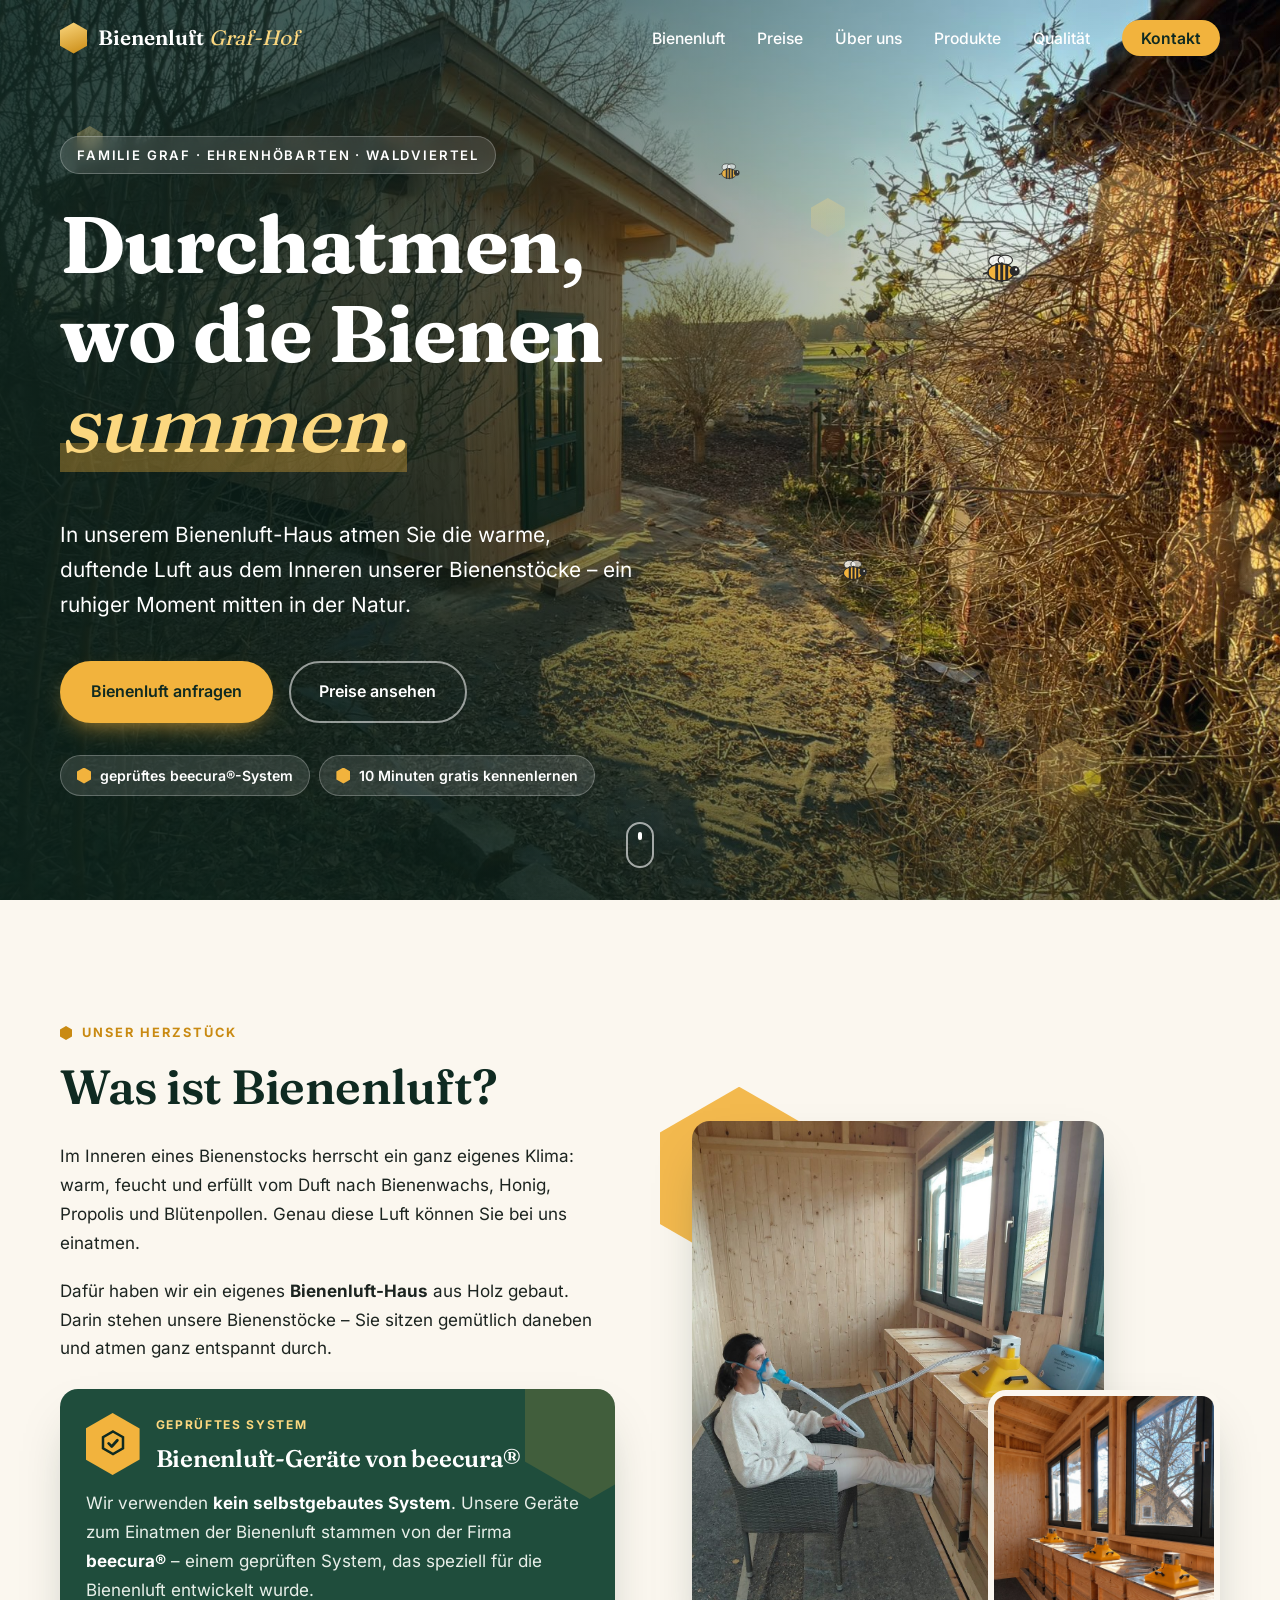
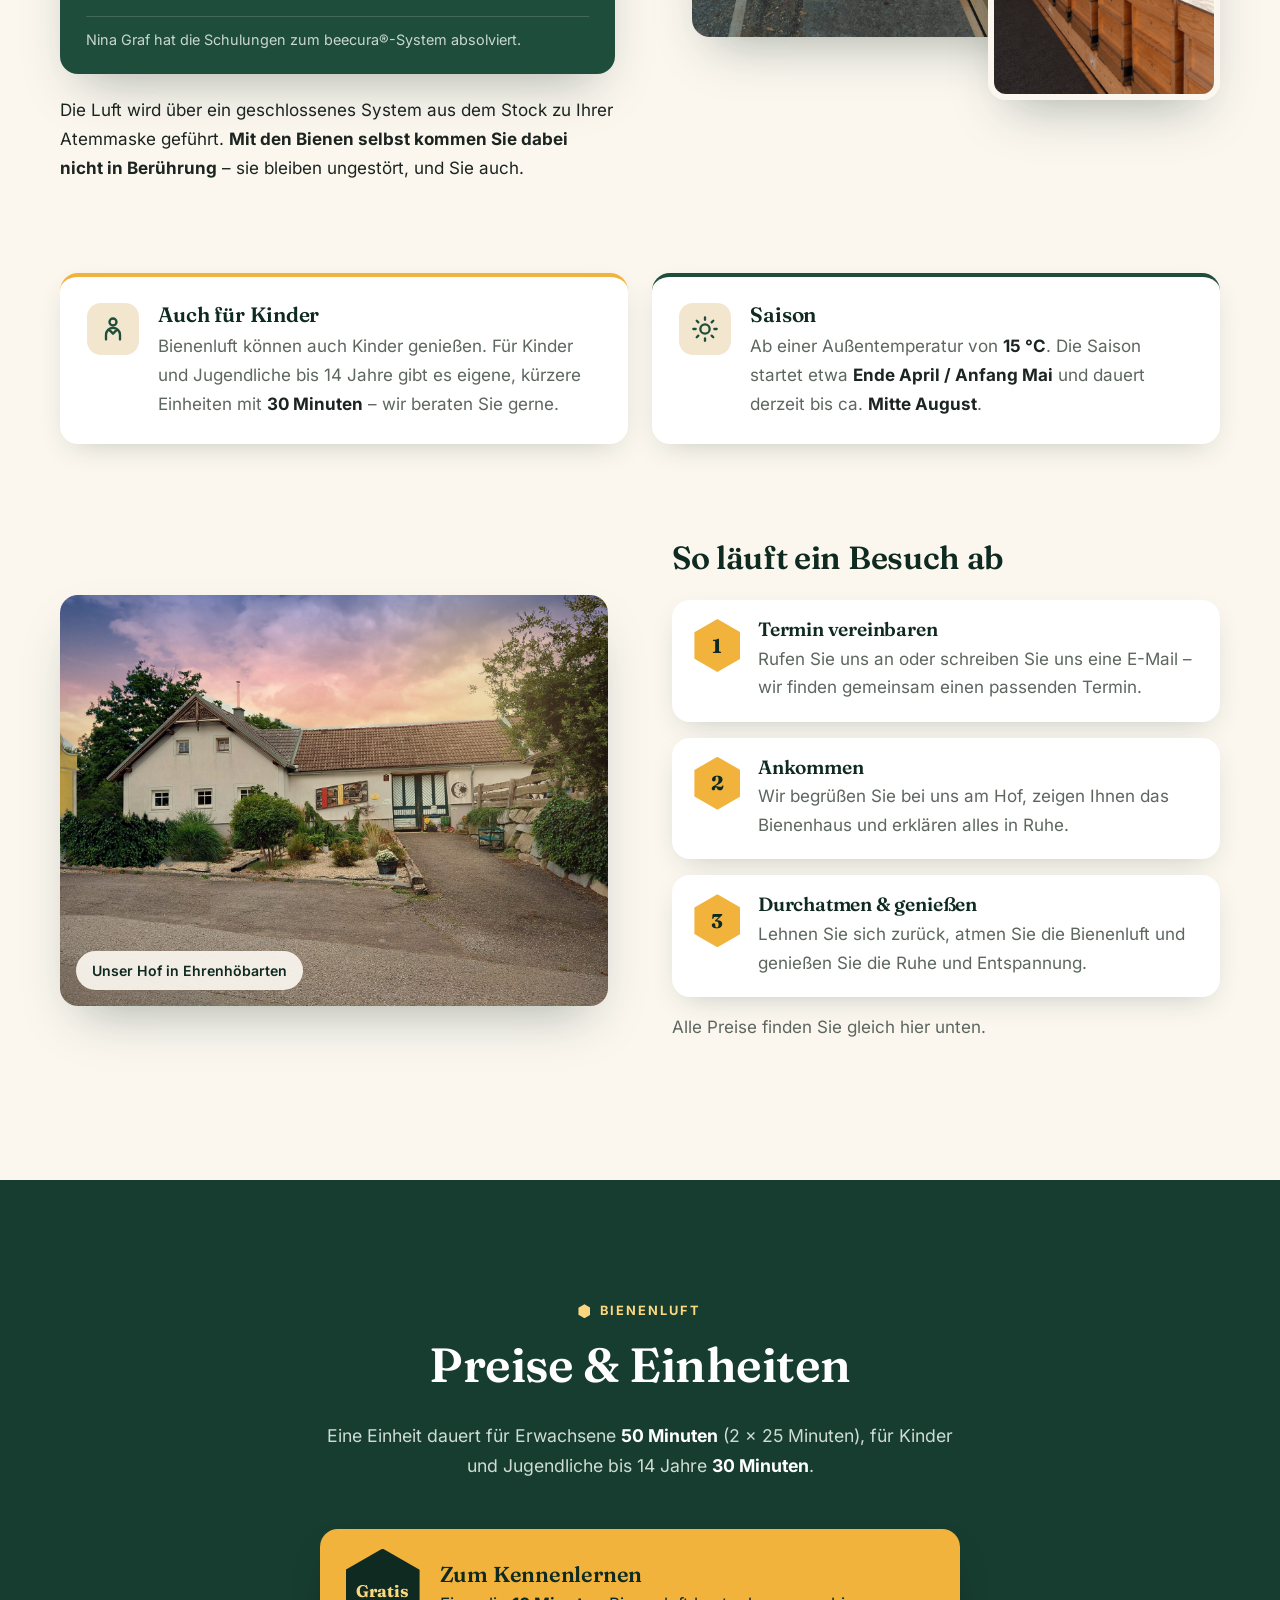
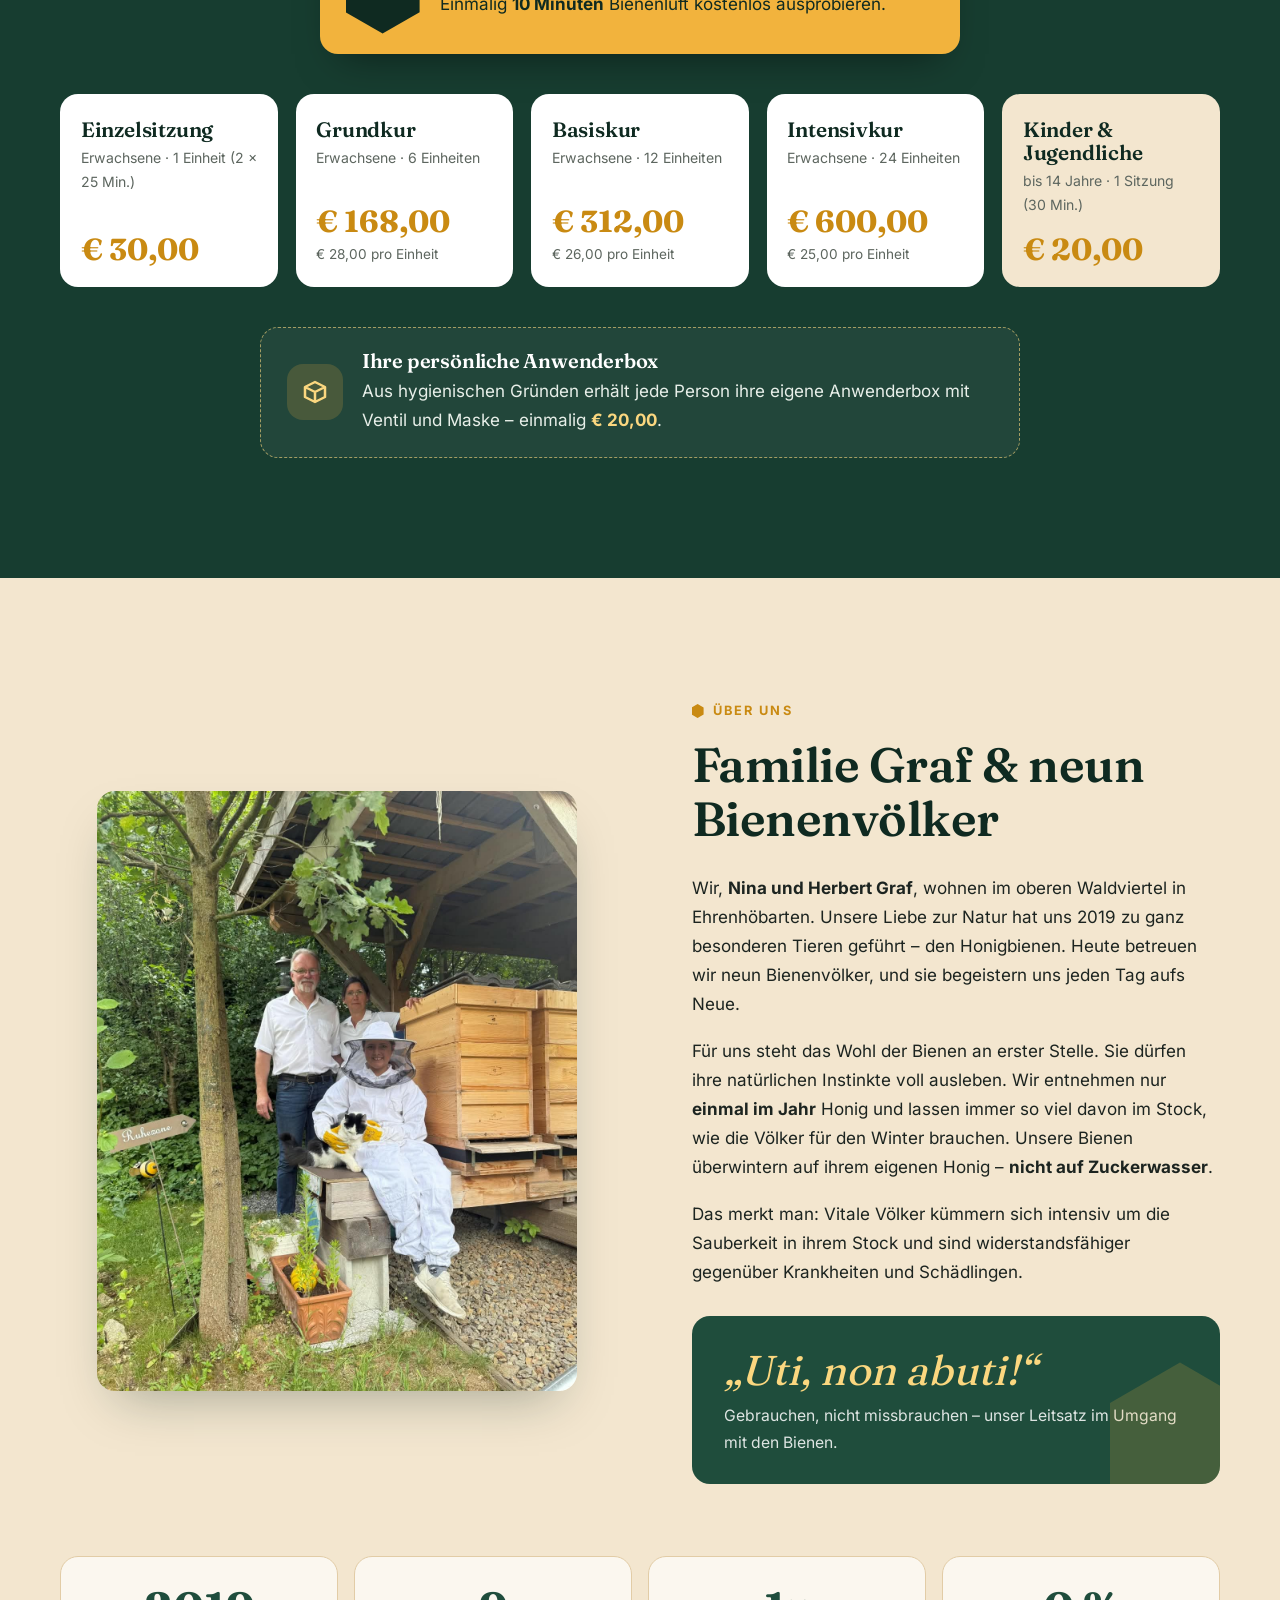
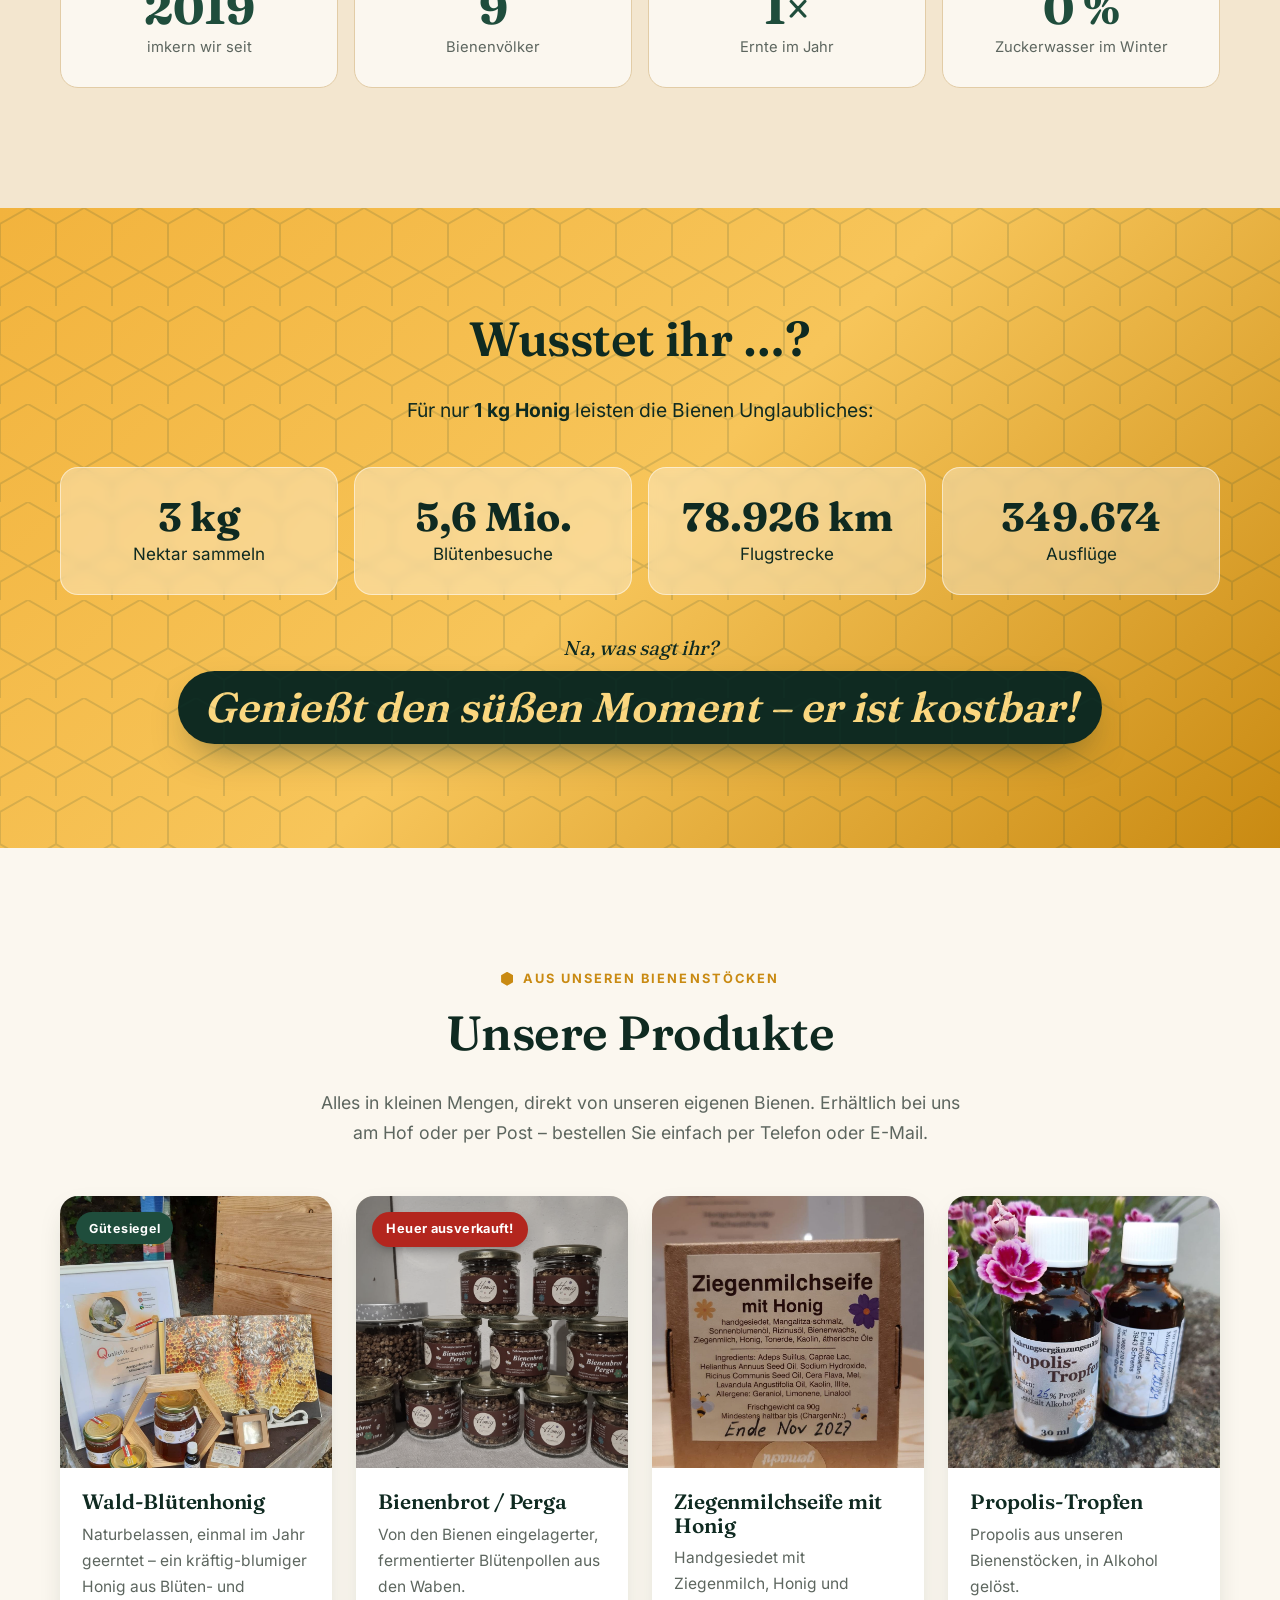
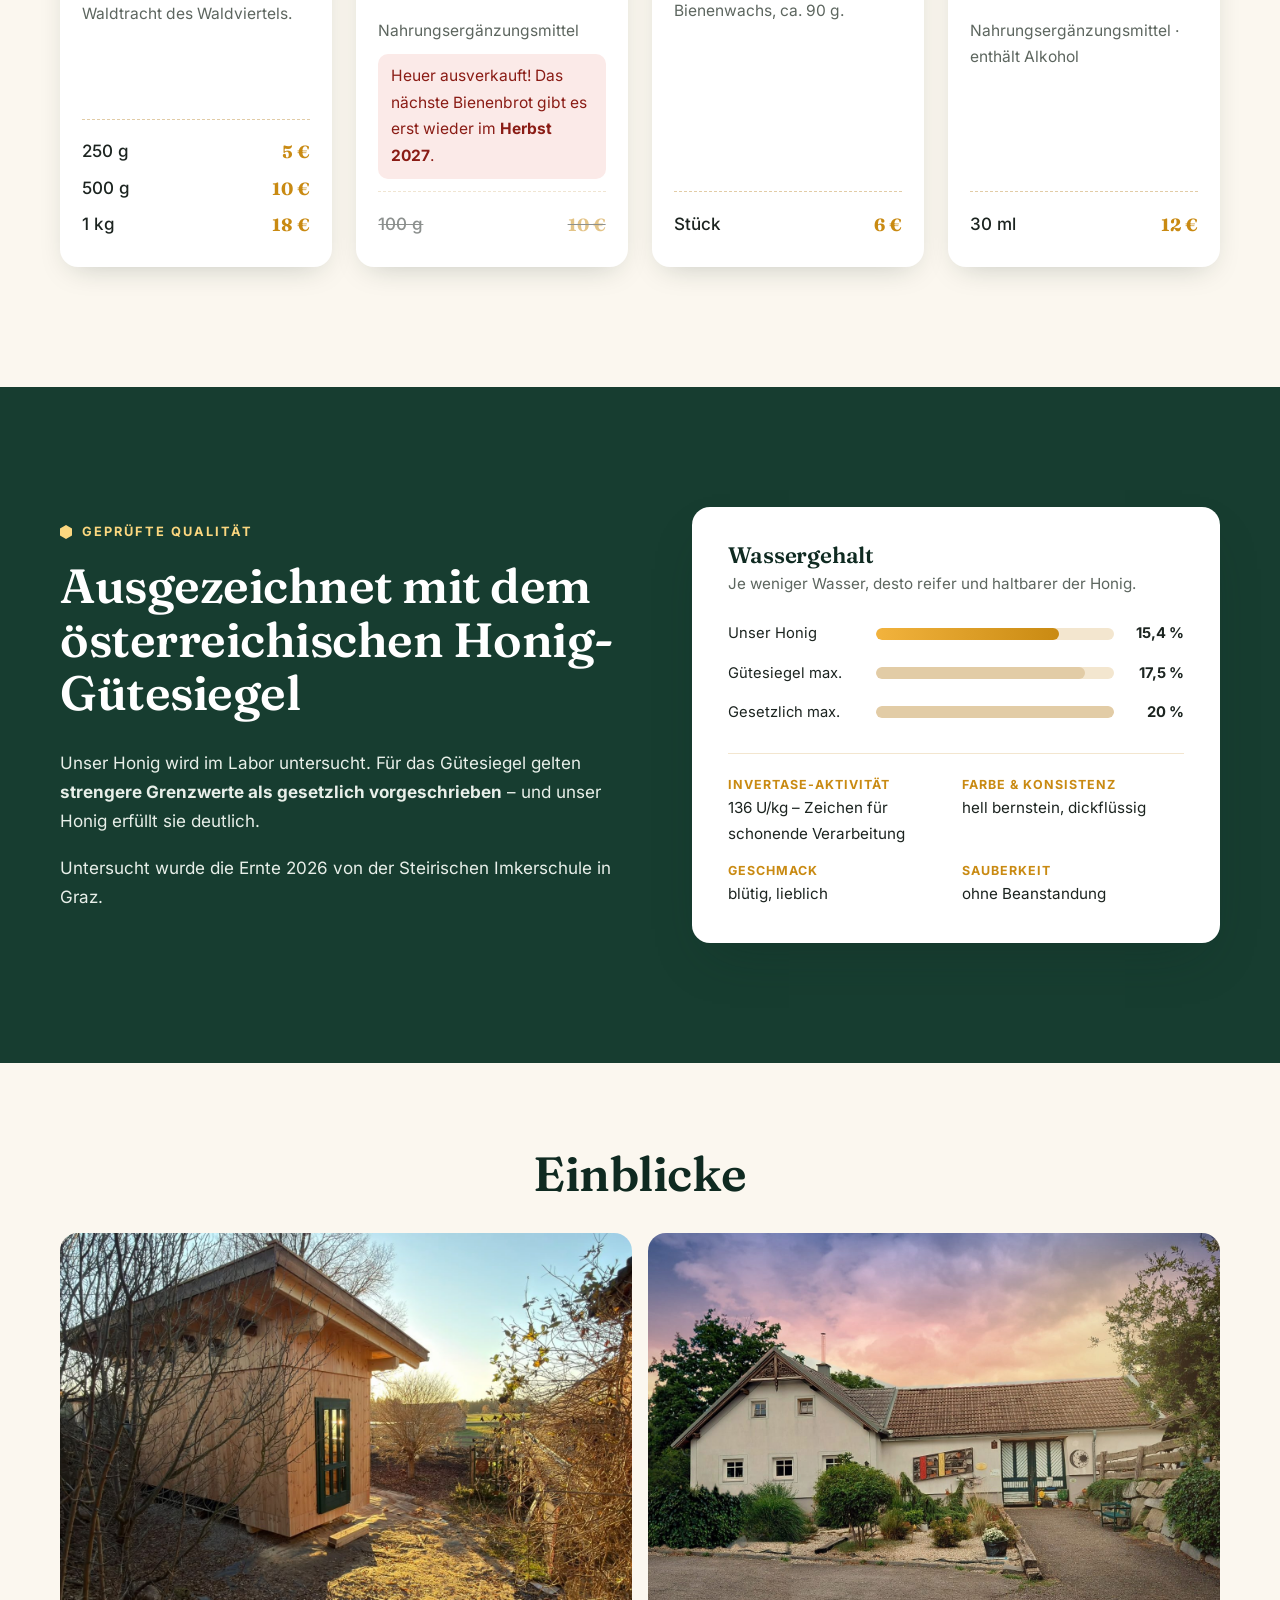
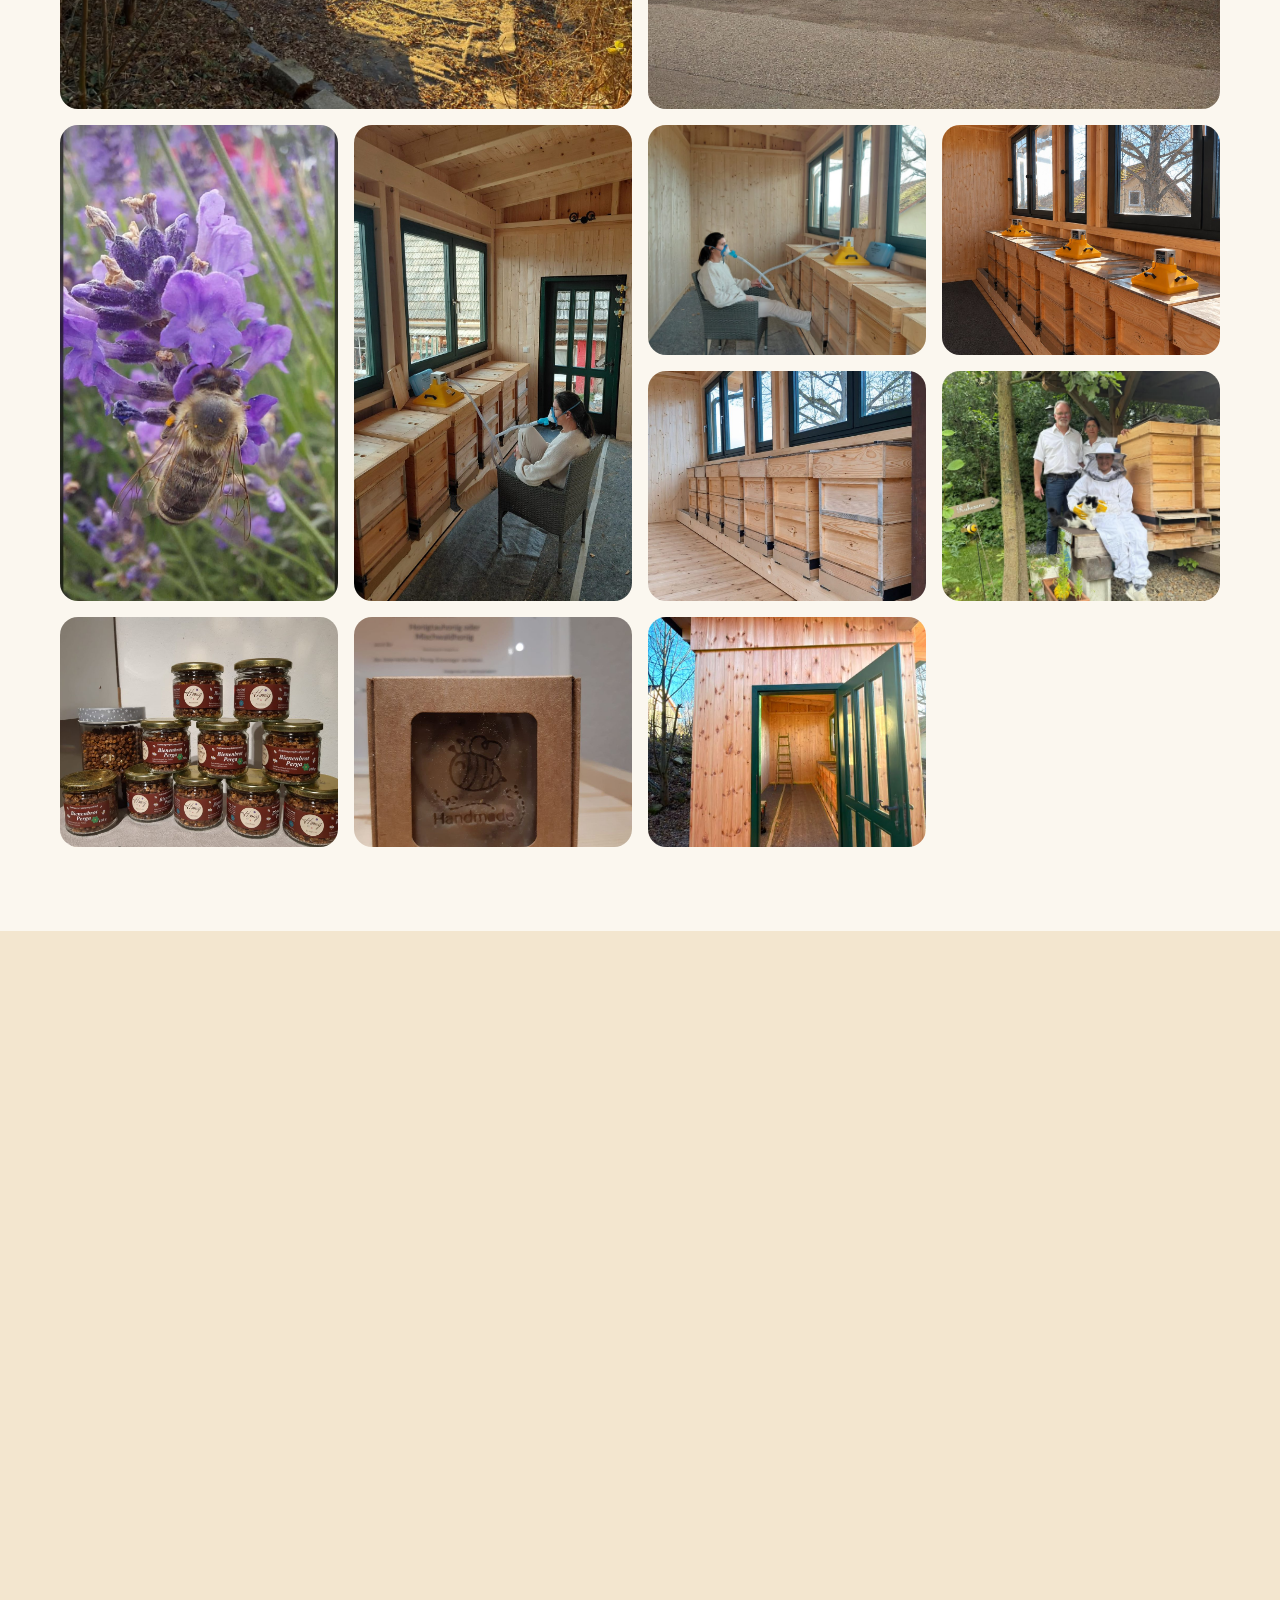
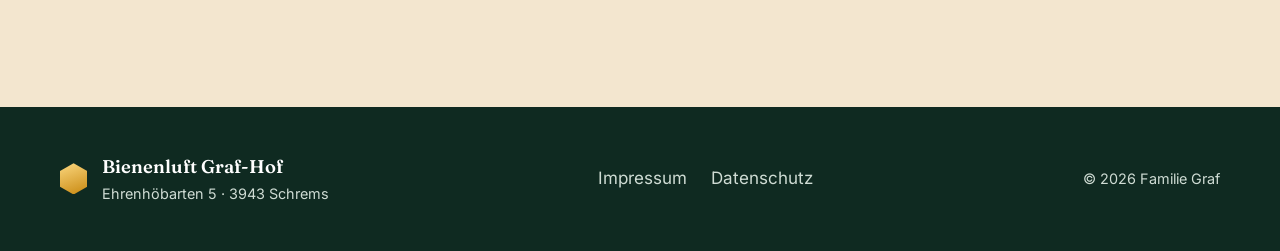
==== index.html @ 67511fc2 "Preise Bienenluft, neues Startfoto, Anwendungsfotos, Bienenbrot ausverkauft - Startfoto: Bienenluft-" ====
<!DOCTYPE html>
<html lang="de-AT">
<head>
  <meta charset="UTF-8">
  <meta name="viewport" content="width=device-width, initial-scale=1">
  <title>Bienenluft Graf-Hof – Bienenluft &amp; Honig im Waldviertel</title>
  <meta name="description" content="Bienenluft Graf-Hof in Ehrenhöbarten bei Schrems: Bienenluft im eigenen Bienenluft-Haus mit dem geprüften beecura®-System erleben, auch für Kinder. Dazu Wald-Blütenhonig mit Gütesiegel, Bienenbrot, Propolis und Honigseife.">
  <link rel="preload" href="fonts/fraunces.woff2" as="font" type="font/woff2" crossorigin>
  <link rel="preload" href="fonts/inter.woff2" as="font" type="font/woff2" crossorigin>
  <link rel="stylesheet" href="css/style.css">
  <script>document.documentElement.classList.add("js")</script>
  <link rel="icon" href="img/favicon.svg" type="image/svg+xml">
  <meta name="theme-color" content="#173d30">

  <meta property="og:title" content="Bienenluft Graf-Hof">
  <meta property="og:description" content="Bienenluft &amp; Honig aus dem Waldviertel – Familie Graf, Ehrenhöbarten">
  <meta property="og:image" content="img/fotos/haus-abendlicht.jpg">
  <meta property="og:type" content="website">

  <script type="application/ld+json">
  {
    "@context": "https://schema.org",
    "@type": "LocalBusiness",
    "name": "Bienenluft Graf-Hof",
    "description": "Bienenluft-Haus und Imkerei der Familie Graf im Waldviertel",
    "url": "https://janukalaka.github.io/imkerei-graf/",
    "image": "https://janukalaka.github.io/imkerei-graf/img/fotos/graf-hof.jpg",
    "telephone": "+43 680 2108488",
    "founder": [{ "@type": "Person", "name": "Nina Graf" }, { "@type": "Person", "name": "Herbert Graf" }],
    "foundingDate": "2019",
    "address": {
      "@type": "PostalAddress",
      "streetAddress": "Ehrenhöbarten 5",
      "postalCode": "3943",
      "addressLocality": "Schrems",
      "addressRegion": "Niederösterreich",
      "addressCountry": "AT"
    }
  }
  </script>
</head>
<body>

  <!-- Bienen-Grafik, wird mehrfach verwendet -->
  <svg width="0" height="0" style="position:absolute" aria-hidden="true">
    <symbol id="bee" viewBox="0 0 64 48">
      <g class="wing wing-l"><ellipse cx="26" cy="12" rx="11" ry="8" fill="#ffffff" fill-opacity=".75" stroke="#2a2a2a" stroke-width="1.5"/></g>
      <g class="wing wing-r"><ellipse cx="38" cy="11" rx="10" ry="7" fill="#ffffff" fill-opacity=".6" stroke="#2a2a2a" stroke-width="1.5"/></g>
      <ellipse cx="32" cy="28" rx="18" ry="12" fill="#f2b33d" stroke="#2a2a2a" stroke-width="2"/>
      <path d="M26 17v22M33 16v24M40 18v20" stroke="#2a2a2a" stroke-width="4" stroke-linecap="round"/>
      <circle cx="51" cy="26" r="7" fill="#2a2a2a"/>
      <circle cx="53" cy="24" r="1.6" fill="#fff"/>
      <path d="M14 28l-6 2" stroke="#2a2a2a" stroke-width="2.5" stroke-linecap="round"/>
    </symbol>
  </svg>

  <a class="skip-link" href="#inhalt">Zum Inhalt springen</a>

  <header class="site-header" id="top">
    <div class="container header-inner">
      <a href="#top" class="logo" aria-label="Bienenluft Graf-Hof – zum Seitenanfang">
        <span class="logo-hex" aria-hidden="true"></span>
        <span>Bienenluft <em>Graf-Hof</em></span>
      </a>
      <button class="nav-toggle" aria-expanded="false" aria-controls="hauptnav">
        <span class="sr-only">Menü</span>
        <span class="burger" aria-hidden="true"></span>
      </button>
      <nav id="hauptnav" class="main-nav" aria-label="Hauptnavigation">
        <ul>
          <li><a href="#bienenluft">Bienenluft</a></li>
          <li><a href="#preise">Preise</a></li>
          <li><a href="#ueber-uns">Über uns</a></li>
          <li><a href="#produkte">Produkte</a></li>
          <li><a href="#qualitaet">Qualität</a></li>
          <li><a href="#kontakt" class="nav-cta">Kontakt</a></li>
        </ul>
      </nav>
    </div>
  </header>

  <main id="inhalt">

    <!-- ========== HERO ========== -->
    <section class="hero">
      <div class="hero-bg" aria-hidden="true"></div>
      <div class="hex-field" aria-hidden="true">
        <span></span><span></span><span></span><span></span><span></span><span></span>
      </div>
      <svg class="bee bee-1" aria-hidden="true"><use href="#bee"/></svg>
      <svg class="bee bee-2" aria-hidden="true"><use href="#bee"/></svg>
      <svg class="bee bee-3" aria-hidden="true"><use href="#bee"/></svg>

      <div class="container hero-inner">
        <p class="eyebrow intro intro-1">Familie Graf · Ehrenhöbarten · Waldviertel</p>
        <h1 class="intro intro-2">Durchatmen,<br>wo die Bienen <span class="hl">summen.</span></h1>
        <p class="lead intro intro-3">In unserem Bienenluft-Haus atmen Sie die warme, duftende Luft aus dem Inneren unserer Bienenstöcke – ein ruhiger Moment mitten in der Natur.</p>
        <div class="hero-actions intro intro-4">
          <a href="#kontakt" class="btn btn-honey">Bienenluft anfragen</a>
          <a href="#preise" class="btn btn-ghost">Preise ansehen</a>
        </div>
        <div class="hero-chips intro intro-4">
          <span class="hero-chip"><span class="hero-chip-hex" aria-hidden="true"></span>geprüftes beecura®-System</span>
          <span class="hero-chip"><span class="hero-chip-hex" aria-hidden="true"></span>10 Minuten gratis kennenlernen</span>
        </div>
      </div>
      <a href="#bienenluft" class="scroll-hint" aria-label="Weiter nach unten"><span></span></a>
    </section>

    <!-- ========== BIENENLUFT ========== -->
    <section id="bienenluft" class="section">
      <div class="container">
        <div class="split">
          <div class="split-text">
            <p class="kicker reveal">Unser Herzstück</p>
            <h2 class="reveal">Was ist Bienenluft?</h2>
            <p class="reveal">Im Inneren eines Bienenstocks herrscht ein ganz eigenes Klima: warm, feucht und erfüllt vom Duft nach Bienenwachs, Honig, Propolis und Blütenpollen. Genau diese Luft können Sie bei uns einatmen.</p>
            <p class="reveal">Dafür haben wir ein eigenes <strong>Bienenluft-Haus</strong> aus Holz gebaut. Darin stehen unsere Bienenstöcke – Sie sitzen gemütlich daneben und atmen ganz entspannt durch.</p>

            <div class="beecura reveal">
              <div class="beecura-head">
                <span class="beecura-seal" aria-hidden="true">
                  <svg viewBox="0 0 24 24"><path d="M12 2l8 4.5v9L12 20l-8-4.5v-9z" fill="none" stroke="currentColor" stroke-width="2"/><path d="M8.5 11.5l2.5 2.5 4.5-5" fill="none" stroke="currentColor" stroke-width="2.2" stroke-linecap="round" stroke-linejoin="round"/></svg>
                </span>
                <div>
                  <p class="beecura-label">Geprüftes System</p>
                  <h3>Bienenluft-Geräte von beecura®</h3>
                </div>
              </div>
              <p>Wir verwenden <strong>kein selbstgebautes System</strong>. Unsere Geräte zum Einatmen der Bienenluft stammen von der Firma <strong>beecura®</strong> – einem geprüften System, das speziell für die Bienenluft entwickelt wurde.</p>
              <p class="beecura-foot">Nina Graf hat die Schulungen zum beecura®-System absolviert.</p>
            </div>

            <p class="reveal">Die Luft wird über ein geschlossenes System aus dem Stock zu Ihrer Atemmaske geführt. <strong>Mit den Bienen selbst kommen Sie dabei nicht in Berührung</strong> – sie bleiben ungestört, und Sie auch.</p>
          </div>
          <div class="split-media reveal">
            <figure class="photo-stack">
              <a href="img/fotos/bienenluft-anwendung-4.jpg" class="lb photo-main"><img src="img/fotos/bienenluft-anwendung-4.jpg" alt="Nina Graf sitzt im Bienenluft-Haus und atmet über Maske und Schlauch die Luft aus dem Bienenstock" loading="lazy" width="1200" height="1600"></a>
              <a href="img/fotos/bienenstoecke-haus.jpg" class="lb photo-small"><img src="img/fotos/bienenstoecke-haus.jpg" alt="Bienenstöcke mit den beecura®-Geräten unter den Fenstern im Bienenluft-Haus" loading="lazy" width="1086" height="1448"></a>
            </figure>
          </div>
        </div>

        <!-- Infos: Kinder & Saison -->
        <div class="info-cards">
          <div class="info-card info-kids reveal">
            <span class="info-icon" aria-hidden="true">
              <svg viewBox="0 0 24 24"><circle cx="12" cy="6" r="3" fill="none" stroke="currentColor" stroke-width="2"/><path d="M6 21v-4a6 6 0 0112 0v4M9 13l3 3 3-3" fill="none" stroke="currentColor" stroke-width="2" stroke-linecap="round" stroke-linejoin="round"/></svg>
            </span>
            <div>
              <h3>Auch für Kinder</h3>
              <p>Bienenluft können auch Kinder genießen. Für Kinder und Jugendliche bis 14 Jahre gibt es eigene, kürzere Einheiten mit <strong>30 Minuten</strong> – wir beraten Sie gerne.</p>
            </div>
          </div>
          <div class="info-card info-season reveal">
            <span class="info-icon" aria-hidden="true">
              <svg viewBox="0 0 24 24"><circle cx="12" cy="12" r="4" fill="none" stroke="currentColor" stroke-width="2"/><path d="M12 2v2M12 20v2M2 12h2M20 12h2M4.9 4.9l1.4 1.4M17.7 17.7l1.4 1.4M4.9 19.1l1.4-1.4M17.7 6.3l1.4-1.4" stroke="currentColor" stroke-width="2" stroke-linecap="round"/></svg>
            </span>
            <div>
              <h3>Saison</h3>
              <p>Ab einer Außentemperatur von <strong>15 °C</strong>. Die Saison startet etwa <strong>Ende April / Anfang Mai</strong> und dauert derzeit bis ca. <strong>Mitte August</strong>.</p>
            </div>
          </div>
        </div>

        <!-- Ablauf -->
        <div class="visit">
          <figure class="visit-photo reveal">
            <img src="img/fotos/graf-hof.jpg" alt="Der Graf-Hof in Ehrenhöbarten bei Sonnenuntergang" loading="lazy" width="1600" height="1200">
            <figcaption>Unser Hof in Ehrenhöbarten</figcaption>
          </figure>
          <div class="visit-steps">
            <h3 class="steps-title reveal">So läuft ein Besuch ab</h3>
            <ol class="steps">
              <li class="step reveal">
                <span class="step-hex">1</span>
                <div>
                  <h4>Termin vereinbaren</h4>
                  <p>Rufen Sie uns an oder schreiben Sie uns eine E-Mail – wir finden gemeinsam einen passenden Termin.</p>
                </div>
              </li>
              <li class="step reveal">
                <span class="step-hex">2</span>
                <div>
                  <h4>Ankommen</h4>
                  <p>Wir begrüßen Sie bei uns am Hof, zeigen Ihnen das Bienenhaus und erklären alles in Ruhe.</p>
                </div>
              </li>
              <li class="step reveal">
                <span class="step-hex">3</span>
                <div>
                  <h4>Durchatmen &amp; genießen</h4>
                  <p>Lehnen Sie sich zurück, atmen Sie die Bienenluft und genießen Sie die Ruhe und Entspannung.</p>
                </div>
              </li>
            </ol>
            <p class="muted reveal">Alle Preise finden Sie gleich hier unten.</p>
          </div>
        </div>
      </div>
    </section>

    <!-- ========== PREISE ========== -->
    <section id="preise" class="section section-green">
      <div class="container">
        <p class="kicker center reveal">Bienenluft</p>
        <h2 class="center reveal">Preise &amp; Einheiten</h2>
        <p class="section-intro center reveal">Eine Einheit dauert für Erwachsene <strong>50 Minuten</strong> (2 × 25 Minuten), für Kinder und Jugendliche bis 14 Jahre <strong>30 Minuten</strong>.</p>

        <div class="trial reveal">
          <span class="trial-tag">Gratis</span>
          <div>
            <h3>Zum Kennenlernen</h3>
            <p>Einmalig <strong>10 Minuten</strong> Bienenluft kostenlos ausprobieren.</p>
          </div>
        </div>

        <div class="prices">
          <article class="price-card reveal">
            <h3>Einzelsitzung</h3>
            <p class="price-meta">Erwachsene · 1 Einheit (2 × 25 Min.)</p>
            <p class="price-big">€ 30,00</p>
          </article>
          <article class="price-card reveal">
            <h3>Grundkur</h3>
            <p class="price-meta">Erwachsene · 6 Einheiten</p>
            <p class="price-big">€ 168,00</p>
            <p class="price-per">€ 28,00 pro Einheit</p>
          </article>
          <article class="price-card reveal">
            <h3>Basiskur</h3>
            <p class="price-meta">Erwachsene · 12 Einheiten</p>
            <p class="price-big">€ 312,00</p>
            <p class="price-per">€ 26,00 pro Einheit</p>
          </article>
          <article class="price-card reveal">
            <h3>Intensivkur</h3>
            <p class="price-meta">Erwachsene · 24 Einheiten</p>
            <p class="price-big">€ 600,00</p>
            <p class="price-per">€ 25,00 pro Einheit</p>
          </article>
          <article class="price-card price-card-kids reveal">
            <h3>Kinder &amp; Jugendliche</h3>
            <p class="price-meta">bis 14 Jahre · 1 Sitzung (30 Min.)</p>
            <p class="price-big">€ 20,00</p>
          </article>
        </div>

        <div class="userbox reveal">
          <div class="userbox-icon" aria-hidden="true">
            <svg viewBox="0 0 24 24"><path d="M4 8l8-4 8 4v8l-8 4-8-4z M4 8l8 4 8-4 M12 12v8" fill="none" stroke="currentColor" stroke-width="2" stroke-linejoin="round"/></svg>
          </div>
          <div>
            <h3>Ihre persönliche Anwenderbox</h3>
            <p>Aus hygienischen Gründen erhält jede Person ihre eigene Anwenderbox mit Ventil und Maske – einmalig <strong>€ 20,00</strong>.</p>
          </div>
        </div>
      </div>
    </section>

    <!-- ========== ÜBER UNS ========== -->
    <section id="ueber-uns" class="section section-wood">
      <div class="container">
        <div class="split split-reverse">
          <div class="split-text">
            <p class="kicker reveal">Über uns</p>
            <h2 class="reveal">Familie Graf &amp; neun Bienenvölker</h2>
            <p class="reveal">Wir, <strong>Nina und Herbert Graf</strong>, wohnen im oberen Waldviertel in Ehrenhöbarten. Unsere Liebe zur Natur hat uns 2019 zu ganz besonderen Tieren geführt – den Honigbienen. Heute betreuen wir neun Bienenvölker, und sie begeistern uns jeden Tag aufs Neue.</p>
            <p class="reveal">Für uns steht das Wohl der Bienen an erster Stelle. Sie dürfen ihre natürlichen Instinkte voll ausleben. Wir entnehmen nur <strong>einmal im Jahr</strong> Honig und lassen immer so viel davon im Stock, wie die Völker für den Winter brauchen. Unsere Bienen überwintern auf ihrem eigenen Honig – <strong>nicht auf Zuckerwasser</strong>.</p>
            <p class="reveal">Das merkt man: Vitale Völker kümmern sich intensiv um die Sauberkeit in ihrem Stock und sind widerstandsfähiger gegenüber Krankheiten und Schädlingen.</p>
            <blockquote class="motto reveal">
              <p lang="la">„Uti, non abuti!“</p>
              <footer>Gebrauchen, nicht missbrauchen – unser Leitsatz im Umgang mit den Bienen.</footer>
            </blockquote>
          </div>
          <div class="split-media">
            <a href="img/fotos/familie-graf.jpg" class="lb portrait-photo reveal"><img src="img/fotos/familie-graf.jpg" alt="Nina und Herbert Graf bei ihren Bienenstöcken im Garten" loading="lazy" width="1200" height="1600"></a>
          </div>
        </div>

        <ul class="stats">
          <li class="stat reveal"><span class="stat-num" data-count="2019" data-plain>2019</span><span class="stat-label">imkern wir seit</span></li>
          <li class="stat reveal"><span class="stat-num" data-count="9">9</span><span class="stat-label">Bienenvölker</span></li>
          <li class="stat reveal"><span class="stat-num" data-count="1" data-suffix="×">1×</span><span class="stat-label">Ernte im Jahr</span></li>
          <li class="stat reveal"><span class="stat-num" data-count="0" data-suffix=" %">0 %</span><span class="stat-label">Zuckerwasser im Winter</span></li>
        </ul>
      </div>
    </section>

    <!-- ========== FAKTEN ========== -->
    <section class="facts" aria-labelledby="fakten-titel">
      <div class="facts-hex" aria-hidden="true"></div>
      <div class="container">
        <h2 id="fakten-titel" class="reveal">Wusstet ihr …?</h2>
        <p class="facts-intro reveal">Für nur <strong>1 kg Honig</strong> leisten die Bienen Unglaubliches:</p>
        <ul class="facts-grid">
          <li class="fact reveal"><span class="fact-num" data-count="3" data-suffix=" kg">3 kg</span><span>Nektar sammeln</span></li>
          <li class="fact reveal"><span class="fact-num" data-count="5.6" data-decimals="1" data-suffix=" Mio.">5,6 Mio.</span><span>Blütenbesuche</span></li>
          <li class="fact reveal"><span class="fact-num" data-count="79000" data-suffix=" km">79.000 km</span><span>Flugstrecke</span></li>
          <li class="fact reveal"><span class="fact-num" data-count="350000">350.000</span><span>Ausflüge</span></li>
        </ul>
        <p class="facts-outro reveal">Na, was sagt ihr?<br><span>Genießt den süßen Moment – er ist kostbar!</span></p>
      </div>
    </section>

    <!-- ========== PRODUKTE ========== -->
    <section id="produkte" class="section">
      <div class="container">
        <p class="kicker center reveal">Aus unseren Bienenstöcken</p>
        <h2 class="center reveal">Unsere Produkte</h2>
        <p class="section-intro center reveal">Alles in kleinen Mengen, direkt von unseren eigenen Bienen. Erhältlich bei uns am Hof oder per Post – bestellen Sie einfach per Telefon oder E-Mail.</p>

        <div class="products">
          <article class="product reveal">
            <div class="product-img">
              <img src="img/fotos/honig-guetesiegel.jpg" alt="Gläser mit Wald-Blütenhonig vor dem Gütesiegel-Zertifikat" loading="lazy" width="1050" height="1400">
              <span class="badge">Gütesiegel</span>
            </div>
            <div class="product-body">
              <h3>Wald-Blütenhonig</h3>
              <p>Naturbelassen, einmal im Jahr geerntet – ein kräftig-blumiger Honig aus Blüten- und Waldtracht des Waldviertels.</p>
              <ul class="price-list">
                <li><span>250 g</span><span>5 €</span></li>
                <li><span>500 g</span><span>10 €</span></li>
                <li><span>1 kg</span><span>18 €</span></li>
              </ul>
            </div>
          </article>

          <article class="product product-soldout reveal">
            <div class="product-img">
              <span class="soldout-ribbon">Heuer ausverkauft!</span>
              <img src="img/fotos/bienenbrot.jpg" alt="Gläser mit Bienenbrot (Perga) der Familie Graf" loading="lazy" width="1200" height="899">
            </div>
            <div class="product-body">
              <h3>Bienenbrot / Perga</h3>
              <p>Von den Bienen eingelagerter, fermentierter Blütenpollen aus den Waben.</p>
              <p class="small">Nahrungsergänzungsmittel</p>
              <p class="soldout-note">Heuer ausverkauft! Das nächste Bienenbrot gibt es erst wieder im <strong>Herbst 2027</strong>.</p>
              <ul class="price-list"><li><span>100 g</span><span>10 €</span></li></ul>
            </div>
          </article>

          <article class="product reveal">
            <div class="product-img">
              <img src="img/fotos/seife.jpg" alt="Ziegenmilchseife mit Honig in Kartonverpackung" loading="lazy" width="1051" height="1400">
            </div>
            <div class="product-body">
              <h3>Ziegenmilchseife mit Honig</h3>
              <p>Handgesiedet mit Ziegenmilch, Honig und Bienenwachs, ca. 90 g.</p>
              <ul class="price-list"><li><span>Stück</span><span>6 €</span></li></ul>
            </div>
          </article>

          <article class="product reveal">
            <div class="product-img">
              <img src="img/fotos/propolis.jpg" alt="Zwei Fläschchen Propolis-Tropfen vor Blumen" loading="lazy" width="1051" height="1400">
            </div>
            <div class="product-body">
              <h3>Propolis-Tropfen</h3>
              <p>Propolis aus unseren Bienenstöcken, in Alkohol gelöst.</p>
              <p class="small">Nahrungsergänzungsmittel · enthält Alkohol</p>
              <ul class="price-list"><li><span>30 ml</span><span>12 €</span></li></ul>
            </div>
          </article>
        </div>
      </div>
    </section>

    <!-- ========== QUALITÄT ========== -->
    <section id="qualitaet" class="section section-green">
      <div class="container">
        <div class="split">
          <div class="split-text">
            <p class="kicker reveal">Geprüfte Qualität</p>
            <h2 class="reveal">Ausgezeichnet mit dem österreichischen Honig-Gütesiegel</h2>
            <p class="reveal">Unser Honig wird im Labor untersucht. Für das Gütesiegel gelten <strong>strengere Grenzwerte als gesetzlich vorgeschrieben</strong> – und unser Honig erfüllt sie deutlich.</p>
            <p class="reveal">Untersucht wurde die Ernte 2026 von der Steirischen Imkerschule in Graz.</p>
          </div>
          <div class="split-media">
            <div class="lab-card reveal">
              <h3>Wassergehalt</h3>
              <p class="lab-sub">Je weniger Wasser, desto reifer und haltbarer der Honig.</p>
              <div class="bars">
                <div class="bar-row">
                  <span class="bar-label">Unser Honig</span>
                  <div class="bar"><div class="bar-fill bar-ours" data-width="77"></div></div>
                  <span class="bar-val">15,4 %</span>
                </div>
                <div class="bar-row">
                  <span class="bar-label">Gütesiegel max.</span>
                  <div class="bar"><div class="bar-fill" data-width="87.5"></div></div>
                  <span class="bar-val">17,5 %</span>
                </div>
                <div class="bar-row">
                  <span class="bar-label">Gesetzlich max.</span>
                  <div class="bar"><div class="bar-fill" data-width="100"></div></div>
                  <span class="bar-val">20 %</span>
                </div>
              </div>
              <dl class="lab-facts">
                <div><dt>Invertase-Aktivität</dt><dd>136 U/kg – Zeichen für schonende Verarbeitung</dd></div>
                <div><dt>Farbe &amp; Konsistenz</dt><dd>hell bernstein, dickflüssig</dd></div>
                <div><dt>Geschmack</dt><dd>blütig, lieblich</dd></div>
                <div><dt>Sauberkeit</dt><dd>ohne Beanstandung</dd></div>
              </dl>
            </div>
          </div>
        </div>
      </div>
    </section>

    <!-- ========== EINBLICKE ========== -->
    <section class="section section-tight" aria-labelledby="einblicke-titel">
      <div class="container">
        <h2 id="einblicke-titel" class="center reveal">Einblicke</h2>
        <div class="gallery">
          <a href="img/fotos/haus-abendlicht.jpg" class="lb g-wide reveal"><img src="img/fotos/haus-abendlicht.jpg" alt="Das Bienenluft-Haus im Abendlicht" loading="lazy" width="2048" height="1152"></a>
          <a href="img/fotos/graf-hof.jpg" class="lb g-wide reveal"><img src="img/fotos/graf-hof.jpg" alt="Der Graf-Hof in Ehrenhöbarten" loading="lazy" width="1600" height="1200"></a>
          <a href="img/fotos/biene-lavendel.jpg" class="lb g-tall reveal"><img src="img/fotos/biene-lavendel.jpg" alt="Biene auf Lavendel" loading="lazy" width="900" height="1598"></a>
          <a href="img/fotos/bienenluft-anwendung-1.jpg" class="lb g-tall reveal"><img src="img/fotos/bienenluft-anwendung-1.jpg" alt="Bienenluft-Anwendung im Bienenluft-Haus" loading="lazy" width="1200" height="1600"></a>
          <a href="img/fotos/bienenluft-anwendung-3.jpg" class="lb reveal"><img src="img/fotos/bienenluft-anwendung-3.jpg" alt="Entspannt sitzen und Bienenluft atmen" loading="lazy" width="1200" height="1600"></a>
          <a href="img/fotos/bienenstoecke-haus.jpg" class="lb reveal"><img src="img/fotos/bienenstoecke-haus.jpg" alt="Bienenstöcke im Bienenluft-Haus" loading="lazy" width="1086" height="1448"></a>
          <a href="img/fotos/haus-innen.jpg" class="lb reveal"><img src="img/fotos/haus-innen.jpg" alt="Innenraum des Bienenluft-Hauses mit Bienenstöcken" loading="lazy" width="1052" height="1400"></a>
          <a href="img/fotos/familie-graf.jpg" class="lb reveal"><img src="img/fotos/familie-graf.jpg" alt="Familie Graf bei den Bienenstöcken" loading="lazy" width="1200" height="1600"></a>
          <a href="img/fotos/bienenbrot.jpg" class="lb reveal"><img src="img/fotos/bienenbrot.jpg" alt="Bienenbrot in Gläsern" loading="lazy" width="1200" height="899"></a>
          <a href="img/fotos/seife-2.jpg" class="lb reveal"><img src="img/fotos/seife-2.jpg" alt="Honigseife mit eingeprägter Biene" loading="lazy" width="1051" height="1400"></a>
          <a href="img/fotos/haus-tuer.jpg" class="lb reveal"><img src="img/fotos/haus-tuer.jpg" alt="Eingang des Bienenluft-Hauses" loading="lazy" width="787" height="1400"></a>
        </div>
      </div>
    </section>

    <!-- ========== KONTAKT ========== -->
    <section id="kontakt" class="section section-wood">
      <div class="container">
        <p class="kicker center reveal">Kontakt &amp; Bestellung</p>
        <h2 class="center reveal">Wir freuen uns auf Sie!</h2>
        <p class="section-intro center reveal">Ob Bienenluft-Termin oder Honigbestellung – melden Sie sich einfach per Telefon oder E-Mail. Anfragen sind <strong>jederzeit</strong> möglich.</p>

        <div class="contact-grid">
          <div class="contact-card reveal">
            <h3>Anrufen oder schreiben</h3>
            <a class="phone" href="tel:+436802108488"><span>Nina Graf</span>0680 210 84 88</a>
            <a class="phone" href="tel:+436641807024"><span>Herbert Graf</span>0664 180 70 24</a>
            <!-- E-Mail-Adresse eintragen, sobald vorhanden:
            <a class="phone phone-mail" href="mailto:[EMAIL]"><span>E-Mail</span>[EMAIL]</a> -->
          </div>
          <div class="contact-card reveal">
            <h3>So kommen Sie zu Ihren Produkten</h3>
            <ul class="check-list">
              <li><strong>Abholung</strong> direkt bei uns in Ehrenhöbarten</li>
              <li><strong>Versand</strong> bequem per Post</li>
              <li>Bestellung per <strong>Telefon</strong> oder <strong style="white-space:nowrap">E-Mail</strong></li>
            </ul>
          </div>
          <div class="contact-card reveal">
            <h3>Hier finden Sie uns</h3>
            <address>
              Bienenluft Graf-Hof<br>
              Nina &amp; Herbert Graf<br>
              Ehrenhöbarten 5<br>
              3943 Schrems
            </address>
            <a class="btn btn-green" href="https://www.google.com/maps/search/?api=1&amp;query=Ehrenh%C3%B6barten+5%2C+3943+Schrems" target="_blank" rel="noopener">In Google Maps öffnen</a>
          </div>
        </div>
      </div>
    </section>

  </main>

  <footer class="site-footer">
    <div class="container footer-inner">
      <div class="footer-brand">
        <span class="logo-hex" aria-hidden="true"></span>
        <div>
          <strong>Bienenluft Graf-Hof</strong>
          <p>Ehrenhöbarten 5 · 3943 Schrems</p>
        </div>
      </div>
      <nav aria-label="Rechtliches">
        <a href="impressum.html">Impressum</a>
        <a href="datenschutz.html">Datenschutz</a>
      </nav>
      <p class="footer-copy">&copy; <span id="jahr">2026</span> Familie Graf</p>
    </div>
  </footer>

  <script src="js/main.js"></script>
</body>
</html>
---- css/style.css ----
/* =========================================================
   Bienenluft Graf-Hof
   Farben angelehnt an das Bienenluft-Haus: Holz, Tannengrün (Fenster/Tür), Honig.
   Schriften lokal eingebunden (keine Google-Fonts-Verbindung → DSGVO).
   ========================================================= */

@font-face {
  font-family: "Fraunces";
  src: url("../fonts/fraunces.woff2") format("woff2");
  font-weight: 100 900;
  font-display: swap;
}
@font-face {
  font-family: "Inter";
  src: url("../fonts/inter.woff2") format("woff2");
  font-weight: 100 900;
  font-display: swap;
}

:root {
  --wald: #1f4d3c;
  --wald-dunkel: #173d30;
  --wald-tief: #0f2a21;
  --honig: #f2b33d;
  --honig-hell: #fbd77f;
  --honig-dunkel: #c98a12;
  --creme: #fbf7ef;
  --holz: #f3e6cf;
  --holz-dunkel: #e2cca6;
  --text: #1c2420;
  --text-hell: #5d665f;
  --weiss: #fff;

  --font: "Inter", system-ui, -apple-system, "Segoe UI", sans-serif;
  --font-titel: "Fraunces", Georgia, serif;

  --radius: 18px;
  --radius-sm: 10px;
  --shadow: 0 10px 30px -12px rgba(15, 42, 33, .25);
  --shadow-lg: 0 24px 50px -20px rgba(15, 42, 33, .35);
  --max: 1160px;
  --abstand: clamp(4rem, 10vw, 7.5rem);
  --ease: cubic-bezier(.22, 1, .36, 1);
  --hex: polygon(50% 0, 100% 25%, 100% 75%, 50% 100%, 0 75%, 0 25%);
}

*, *::before, *::after { box-sizing: border-box; }
html { scroll-behavior: smooth; scroll-padding-top: 5rem; }
body {
  margin: 0;
  font-family: var(--font);
  font-size: 1.0625rem;
  line-height: 1.7;
  color: var(--text);
  background: var(--creme);
  -webkit-font-smoothing: antialiased;
}
img { max-width: 100%; height: auto; display: block; }
a { color: var(--wald); }

h1, h2, h3, h4 {
  font-family: var(--font-titel);
  font-weight: 600;
  line-height: 1.12;
  margin: 0 0 .6em;
  color: var(--wald-tief);
  letter-spacing: -.01em;
}
h1 { font-size: clamp(2.6rem, 7vw, 5rem); font-weight: 700; }
h2 { font-size: clamp(2rem, 4.4vw, 3rem); }
h3 { font-size: 1.4rem; }
h4 { font-size: 1.2rem; }
p { margin: 0 0 1.1em; }

.container { width: min(100% - 2.5rem, var(--max)); margin-inline: auto; }
.center { text-align: center; }
.muted { color: var(--text-hell); }
.small { font-size: .85rem; color: var(--text-hell); margin-bottom: .6rem; }

.sr-only { position: absolute; width: 1px; height: 1px; overflow: hidden; clip: rect(0 0 0 0); white-space: nowrap; }
.skip-link { position: absolute; left: -999px; top: 0; background: var(--wald); color: #fff; padding: .6rem 1rem; z-index: 999; }
.skip-link:focus { left: 1rem; }
:focus-visible { outline: 3px solid var(--honig); outline-offset: 3px; border-radius: 4px; }

/* ---------- Header ---------- */
.site-header {
  position: fixed; inset: 0 0 auto 0; z-index: 50;
  transition: background .35s, box-shadow .35s, backdrop-filter .35s;
}
.site-header.scrolled {
  background: rgba(251, 247, 239, .88);
  backdrop-filter: blur(12px);
  -webkit-backdrop-filter: blur(12px);
  box-shadow: 0 1px 0 rgba(15, 42, 33, .08);
}
.header-inner { display: flex; align-items: center; justify-content: space-between; min-height: 4.75rem; }

.logo {
  display: flex; align-items: center; gap: .65rem;
  font-family: var(--font-titel); font-weight: 600; font-size: 1.3rem;
  text-decoration: none; color: var(--weiss); transition: color .35s;
}
.logo em { font-style: italic; font-weight: 400; color: var(--honig-hell); transition: color .35s; }
.scrolled .logo { color: var(--wald-tief); }
.scrolled .logo em { color: var(--honig-dunkel); }
.logo-hex {
  width: 1.7rem; height: 1.95rem; flex: none;
  background: linear-gradient(160deg, var(--honig-hell), var(--honig-dunkel));
  clip-path: var(--hex);
  transition: transform .6s var(--ease);
}
.logo:hover .logo-hex { transform: rotate(60deg); }

.main-nav ul { list-style: none; margin: 0; padding: 0; display: flex; align-items: center; gap: 2rem; }
.main-nav a {
  position: relative; color: var(--weiss); text-decoration: none; font-weight: 500; font-size: .98rem;
  transition: color .35s;
}
.main-nav a:not(.nav-cta)::after {
  content: ""; position: absolute; left: 0; bottom: -4px; height: 2px; width: 100%;
  background: var(--honig); transform: scaleX(0); transform-origin: right; transition: transform .4s var(--ease);
}
.main-nav a:not(.nav-cta):hover::after { transform: scaleX(1); transform-origin: left; }
.scrolled .main-nav a { color: var(--text); }
.main-nav .nav-cta {
  padding: .55rem 1.2rem; border-radius: 999px; background: var(--honig); color: var(--wald-tief);
  font-weight: 600; transition: background .3s, transform .3s;
}
.scrolled .main-nav .nav-cta { color: var(--wald-tief); }
.main-nav .nav-cta:hover { background: var(--honig-hell); transform: translateY(-2px); }

.nav-toggle { display: none; background: none; border: 0; padding: .6rem; cursor: pointer; }
.burger, .burger::before, .burger::after {
  display: block; width: 24px; height: 2px; border-radius: 2px; background: var(--weiss);
  transition: transform .35s var(--ease), background .35s;
}
.burger { position: relative; }
.burger::before, .burger::after { content: ""; position: absolute; left: 0; }
.burger::before { top: -7px; }
.burger::after { top: 7px; }
.scrolled .burger, .scrolled .burger::before, .scrolled .burger::after { background: var(--wald-tief); }
.nav-toggle[aria-expanded="true"] .burger { background: transparent; }
.nav-toggle[aria-expanded="true"] .burger::before { transform: translateY(7px) rotate(45deg); }
.nav-toggle[aria-expanded="true"] .burger::after { transform: translateY(-7px) rotate(-45deg); }

@media (max-width: 820px) {
  .nav-toggle { display: block; }
  .main-nav {
    position: fixed; inset: 4.75rem 0 auto 0;
    background: var(--creme); box-shadow: var(--shadow);
    clip-path: inset(0 0 100% 0); transition: clip-path .45s var(--ease);
  }
  .main-nav.open { clip-path: inset(0 0 0 0); }
  .main-nav ul { flex-direction: column; align-items: stretch; gap: 0; padding: .5rem 1.25rem 1.5rem; }
  .main-nav a { display: block; padding: .85rem 0; color: var(--text); border-bottom: 1px solid var(--holz); }
  .main-nav a::after { display: none; }
  .main-nav .nav-cta { margin-top: 1rem; text-align: center; border: 0; }
  .site-header.menu-open { background: var(--creme); }
  .menu-open .logo { color: var(--wald-tief); }
  .menu-open .logo em { color: var(--honig-dunkel); }
  .menu-open .burger::before, .menu-open .burger::after { background: var(--wald-tief); }
}

/* ---------- Buttons ---------- */
.btn {
  display: inline-flex; align-items: center; gap: .5rem;
  padding: .95rem 1.8rem; border-radius: 999px;
  font-weight: 600; text-decoration: none; font-size: 1rem;
  border: 2px solid transparent;
  transition: transform .3s var(--ease), box-shadow .3s, background .3s, color .3s;
}
.btn:hover { transform: translateY(-3px); }
.btn-honey { background: var(--honig); color: var(--wald-tief); box-shadow: 0 10px 25px -10px rgba(242, 179, 61, .8); }
.btn-honey:hover { background: var(--honig-hell); box-shadow: 0 14px 30px -10px rgba(242, 179, 61, .9); }
.btn-ghost { color: var(--weiss); border-color: rgba(255, 255, 255, .55); backdrop-filter: blur(4px); }
.btn-ghost:hover { background: var(--weiss); color: var(--wald-tief); }
.btn-green { background: var(--wald); color: var(--weiss); }
.btn-green:hover { background: var(--wald-tief); }

/* ---------- Hero ---------- */
.hero {
  position: relative; overflow: hidden; isolation: isolate;
  min-height: min(100svh, 940px); display: flex; align-items: center;
  color: var(--weiss); padding: 8rem 0 6rem;
}
.hero-bg {
  position: absolute; inset: 0; z-index: -2;
  background:
    linear-gradient(95deg, rgba(12, 34, 27, .88) 0%, rgba(12, 34, 27, .62) 40%, rgba(12, 34, 27, .1) 75%, rgba(12, 34, 27, 0) 100%),
    linear-gradient(0deg, rgba(12, 34, 27, .55) 0%, rgba(12, 34, 27, 0) 30%),
    url("../img/fotos/haus-abendlicht.jpg") 70% 45% / cover;
  animation: heroZoom 22s ease-in-out infinite alternate;
  transform-origin: 70% 50%;
}
@keyframes heroZoom { from { transform: scale(1.02); } to { transform: scale(1.1); } }
.hero-chips { display: flex; flex-wrap: wrap; gap: .6rem; margin-top: 2rem; }
.hero-chip {
  display: inline-flex; align-items: center; gap: .55rem;
  padding: .5rem 1rem; border-radius: 999px; font-size: .88rem; font-weight: 600;
  background: rgba(255, 255, 255, .12); border: 1px solid rgba(255, 255, 255, .25); backdrop-filter: blur(6px);
}
.hero-chip-hex { width: 14px; height: 16px; background: var(--honig); clip-path: var(--hex); }

@media (max-width: 900px) {
  .hero { padding: 7rem 0 4.5rem; }
  .scroll-hint { display: none; }
}

.hero h1 { color: var(--weiss); max-width: 13ch; }
.hl {
  font-style: italic; font-weight: 500; color: var(--honig-hell);
  background: linear-gradient(transparent 70%, rgba(242, 179, 61, .35) 70%);
}
.eyebrow {
  display: inline-block; font-size: .82rem; font-weight: 600; letter-spacing: .14em; text-transform: uppercase;
  padding: .45rem 1rem; border-radius: 999px; margin-bottom: 1.6rem;
  background: rgba(255, 255, 255, .12); border: 1px solid rgba(255, 255, 255, .25); backdrop-filter: blur(6px);
}
.lead { font-size: clamp(1.1rem, 2vw, 1.3rem); max-width: 36rem; opacity: .92; margin-bottom: 2.4rem; }
.hero-actions { display: flex; flex-wrap: wrap; gap: 1rem; }

.scroll-hint {
  position: absolute; left: 50%; bottom: 2rem; translate: -50% 0;
  width: 28px; height: 46px; border: 2px solid rgba(255, 255, 255, .6); border-radius: 20px;
}
.scroll-hint span {
  position: absolute; left: 50%; top: 8px; width: 4px; height: 8px; margin-left: -2px;
  border-radius: 2px; background: var(--weiss); animation: scrollDot 1.8s infinite;
}
@keyframes scrollDot { 0% { opacity: 0; transform: translateY(0); } 30% { opacity: 1; } 100% { opacity: 0; transform: translateY(16px); } }

/* Hero-Text beim Laden einblenden */
.intro { animation: introUp 1.1s var(--ease) both; }
.intro-1 { animation-delay: .15s; }
.intro-2 { animation-delay: .3s; }
.intro-3 { animation-delay: .5s; }
.intro-4 { animation-delay: .7s; }
@keyframes introUp { from { opacity: 0; transform: translateY(30px); } to { opacity: 1; transform: none; } }

/* schwebende Waben im Hero */
.hex-field { position: absolute; inset: 0; z-index: -1; pointer-events: none; }
.hex-field span {
  position: absolute; clip-path: var(--hex);
  background: linear-gradient(160deg, rgba(251, 215, 127, .35), rgba(242, 179, 61, .05));
  animation: hexFloat 14s ease-in-out infinite;
}
.hex-field span:nth-child(1) { width: 90px;  height: 104px; right: 8%;  top: 18%; }
.hex-field span:nth-child(2) { width: 50px;  height: 58px;  right: 22%; top: 60%; animation-delay: -3s; animation-duration: 11s; }
.hex-field span:nth-child(3) { width: 140px; height: 162px; right: -2%; top: 55%; animation-delay: -6s; animation-duration: 18s; opacity: .6; }
.hex-field span:nth-child(4) { width: 34px;  height: 39px;  right: 34%; top: 22%; animation-delay: -2s; }
.hex-field span:nth-child(5) { width: 64px;  height: 74px;  right: 14%; top: 82%; animation-delay: -8s; animation-duration: 16s; }
.hex-field span:nth-child(6) { width: 26px;  height: 30px;  left: 6%;   top: 14%; animation-delay: -5s; }
@keyframes hexFloat {
  0%, 100% { transform: translateY(0) rotate(0deg); }
  50% { transform: translateY(-28px) rotate(30deg); }
}

/* fliegende Bienen */
.bee { position: absolute; width: 46px; height: 35px; z-index: 1; pointer-events: none; }
.bee .wing { transform-box: fill-box; transform-origin: 50% 100%; animation: flap .12s ease-in-out infinite alternate; }
@keyframes flap { from { transform: scaleY(1); } to { transform: scaleY(.35); } }
.bee-1 { top: 28%; right: 20%; animation: fly1 16s ease-in-out infinite; }
.bee-2 { top: 62%; right: 32%; width: 34px; height: 26px; animation: fly2 21s ease-in-out infinite; }
.bee-3 { top: 18%; right: 42%; width: 26px; height: 20px; animation: fly3 13s ease-in-out infinite; opacity: .9; }
@keyframes fly1 {
  0%   { transform: translate(0, 0) rotate(-6deg); }
  25%  { transform: translate(-140px, 60px) rotate(8deg); }
  50%  { transform: translate(-60px, 150px) rotate(-4deg) scaleX(-1); }
  75%  { transform: translate(80px, 70px) rotate(6deg) scaleX(-1); }
  100% { transform: translate(0, 0) rotate(-6deg); }
}
@keyframes fly2 {
  0%   { transform: translate(0, 0) scaleX(-1); }
  30%  { transform: translate(160px, -90px) rotate(-8deg) scaleX(-1); }
  60%  { transform: translate(40px, -180px) rotate(6deg); }
  100% { transform: translate(0, 0) scaleX(-1); }
}
@keyframes fly3 {
  0%   { transform: translate(0, 0); }
  50%  { transform: translate(-120px, 90px) rotate(10deg); }
  100% { transform: translate(0, 0); }
}

/* ---------- Sektionen ---------- */
.section { padding: var(--abstand) 0; position: relative; }
.section-tight { padding: calc(var(--abstand) * .7) 0; }
.section-wood { background: var(--holz); }
.section-green { background: var(--wald-dunkel); color: #e8efe9; }
.section-green h2, .section-green h3 { color: var(--weiss); }
.section-green .kicker { color: var(--honig-hell); }
.section-green .kicker::before { background: var(--honig-hell); }
.section-intro { color: var(--text-hell); max-width: 40rem; margin: 0 auto 3rem; font-size: 1.1rem; }

.kicker {
  display: inline-flex; align-items: center; gap: .6rem;
  font-size: .8rem; font-weight: 700; letter-spacing: .16em; text-transform: uppercase;
  color: var(--honig-dunkel); margin-bottom: 1rem;
}
.kicker::before { content: ""; width: 12px; height: 14px; background: var(--honig-dunkel); clip-path: var(--hex); }
.kicker.center { display: flex; justify-content: center; }

.split {
  display: grid; gap: clamp(2.5rem, 6vw, 5rem); align-items: center;
  grid-template-columns: 1.05fr 1fr;
}
.split-reverse .split-text { order: 2; }
@media (max-width: 880px) {
  .split { grid-template-columns: 1fr; }
  .split-reverse .split-text { order: 0; }
}

.note {
  font-size: .95rem; color: var(--text-hell);
  padding: 1rem 1.2rem; border-left: 3px solid var(--honig); background: var(--weiss); border-radius: 0 var(--radius-sm) var(--radius-sm) 0;
}

/* Foto-Stapel */
.photo-stack { position: relative; margin: 0; padding: 0 0 12% 0; }
.photo-stack a { display: block; border-radius: var(--radius); overflow: hidden; box-shadow: var(--shadow-lg); }
.photo-main { width: 78%; aspect-ratio: 4 / 5; }
.photo-small {
  position: absolute; right: 0; bottom: 0; width: 44%; aspect-ratio: 3 / 4;
  border: 6px solid var(--creme);
}
.photo-stack img, .rounded-photo img { width: 100%; height: 100%; object-fit: cover; transition: transform .8s var(--ease); }
.photo-stack a:hover img, .rounded-photo:hover img { transform: scale(1.05); }
.photo-stack::before {
  content: ""; position: absolute; left: -6%; top: -6%; width: 30%; aspect-ratio: .866;
  background: var(--honig); clip-path: var(--hex); z-index: -1; opacity: .9;
  animation: hexFloat 12s ease-in-out infinite;
}

/* beecura-Hinweis */
.beecura {
  position: relative; margin: 1.6rem 0 1.4rem; padding: 1.5rem 1.6rem 1.3rem;
  background: var(--wald); color: #e8efe9; border-radius: var(--radius);
  box-shadow: var(--shadow-lg); overflow: hidden;
}
.beecura::after {
  content: ""; position: absolute; right: -40px; top: -40px; width: 130px; height: 150px;
  background: rgba(242, 179, 61, .16); clip-path: var(--hex);
}
.beecura-head { display: flex; align-items: center; gap: 1rem; margin-bottom: .9rem; }
.beecura-seal {
  flex: none; display: grid; place-items: center; width: 54px; height: 62px;
  background: var(--honig); color: var(--wald-tief); clip-path: var(--hex);
}
.beecura-seal svg { width: 30px; height: 30px; }
.beecura-label { margin: 0; font-size: .75rem; font-weight: 700; letter-spacing: .14em; text-transform: uppercase; color: var(--honig-hell); }
.beecura h3 { color: var(--weiss); margin: .1rem 0 0; font-size: clamp(1.25rem, 2.4vw, 1.5rem); }
.beecura p { margin-bottom: .7rem; }
.beecura strong { color: var(--weiss); }
.beecura-foot { font-size: .9rem; opacity: .85; margin: 0 !important; padding-top: .7rem; border-top: 1px solid rgba(255, 255, 255, .18); }

/* Kinder & Saison */
.info-cards { display: grid; gap: 1.5rem; grid-template-columns: repeat(auto-fit, minmax(280px, 1fr)); margin-top: clamp(3rem, 6vw, 4.5rem); }
.info-card {
  display: flex; gap: 1.2rem; align-items: flex-start;
  padding: 1.6rem 1.7rem; border-radius: var(--radius); background: var(--weiss); box-shadow: var(--shadow);
  border-top: 4px solid var(--honig);
}
.info-season { border-top-color: var(--wald); }
.info-card h3 { font-size: 1.3rem; margin-bottom: .35rem; }
.info-card p { margin: 0; color: var(--text-hell); }
.info-card strong { color: var(--text); }
.info-icon { flex: none; display: grid; place-items: center; width: 52px; height: 52px; border-radius: 14px; background: var(--holz); color: var(--wald); }
.info-icon svg { width: 28px; height: 28px; }

/* Ablauf mit Hof-Foto */
.visit {
  display: grid; gap: clamp(2rem, 5vw, 4rem); align-items: center;
  grid-template-columns: 1fr 1fr; margin-top: clamp(4rem, 8vw, 6rem);
}
@media (max-width: 880px) { .visit { grid-template-columns: 1fr; } }
.visit-photo { position: relative; margin: 0; border-radius: var(--radius); overflow: hidden; box-shadow: var(--shadow-lg); aspect-ratio: 4 / 3; }
.visit-photo img { width: 100%; height: 100%; object-fit: cover; transition: transform .8s var(--ease); }
.visit-photo:hover img { transform: scale(1.04); }
.visit-photo figcaption {
  position: absolute; left: 1rem; bottom: 1rem; padding: .45rem 1rem; border-radius: 999px;
  background: rgba(251, 247, 239, .92); color: var(--wald-tief); font-size: .88rem; font-weight: 600;
}
.steps-title { margin: 0 0 1.5rem; font-size: clamp(1.6rem, 3vw, 2rem); }
.steps { list-style: none; margin: 0 0 1rem; padding: 0; display: grid; gap: 1rem; }
.step {
  display: flex; gap: 1.1rem; align-items: flex-start;
  background: var(--weiss); border-radius: var(--radius); padding: 1.2rem 1.4rem; box-shadow: var(--shadow);
  transition: transform .4s var(--ease), box-shadow .4s;
}
.step:hover { transform: translateX(6px); box-shadow: var(--shadow-lg); }
.step h4 { margin-bottom: .25rem; }
.step p { color: var(--text-hell); margin: 0; }
.step-hex {
  flex: none; display: grid; place-items: center; width: 46px; height: 53px;
  clip-path: var(--hex); background: var(--honig);
  font-family: var(--font-titel); font-weight: 700; font-size: 1.25rem; color: var(--wald-tief);
  transition: transform .6s var(--ease);
}
.step:hover .step-hex { transform: rotate(60deg); }

/* Über uns */
.motto {
  margin: 1.8rem 0 0; padding: 2rem 2rem 1.75rem; border-radius: var(--radius);
  background: var(--wald); color: var(--weiss); position: relative; overflow: hidden;
}
.motto::after {
  content: ""; position: absolute; right: -30px; bottom: -40px; width: 140px; height: 162px;
  background: rgba(242, 179, 61, .18); clip-path: var(--hex);
}
.motto p { font-family: var(--font-titel); font-style: italic; font-size: clamp(1.9rem, 4vw, 2.6rem); line-height: 1.1; margin: 0 0 .6rem; color: var(--honig-hell); }
.motto footer { font-size: .98rem; opacity: .85; }
.rounded-photo { display: block; border-radius: var(--radius); overflow: hidden; box-shadow: var(--shadow); aspect-ratio: 16 / 10; }
.portrait-photo {
  display: block; position: relative; border-radius: var(--radius); overflow: hidden;
  box-shadow: var(--shadow-lg); aspect-ratio: 4 / 5; max-width: 480px; margin-inline: auto;
}
.portrait-photo img { width: 100%; height: 100%; object-fit: cover; object-position: 50% 40%; transition: transform .8s var(--ease); }
.portrait-photo:hover img { transform: scale(1.04); }

.stats {
  list-style: none; margin: clamp(3rem, 6vw, 4.5rem) 0 0; padding: 0;
  display: grid; gap: 1rem; grid-template-columns: repeat(4, 1fr);
}
@media (max-width: 760px) { .stats { grid-template-columns: repeat(2, 1fr); } }
.stat {
  background: var(--creme); border-radius: var(--radius); padding: 1.6rem 1rem; text-align: center;
  border: 1px solid var(--holz-dunkel);
}
.stat-num { display: block; font-family: var(--font-titel); font-weight: 700; font-size: clamp(2rem, 4vw, 2.8rem); color: var(--wald); line-height: 1.1; }
.stat-label { font-size: .92rem; color: var(--text-hell); }

/* Fakten */
.facts {
  position: relative; overflow: hidden; text-align: center;
  padding: clamp(4rem, 9vw, 6.5rem) 0;
  background: linear-gradient(135deg, var(--honig) 0%, #f7c55a 50%, var(--honig-dunkel) 100%);
  color: var(--wald-tief);
}
.facts-hex {
  position: absolute; inset: 0; opacity: .14; pointer-events: none;
  background-image: url("data:image/svg+xml,%3Csvg xmlns='http://www.w3.org/2000/svg' width='56' height='98' viewBox='0 0 56 98'%3E%3Cpath d='M28 0l28 16v32L28 64 0 48V16zM28 64l28 16v32L28 128 0 112V80z' fill='none' stroke='%23173d30' stroke-width='2'/%3E%3C/svg%3E");
  background-size: 56px 98px;
  animation: drift 40s linear infinite;
}
@keyframes drift { to { background-position: 56px 98px; } }
.facts h2 { color: var(--wald-tief); }
.facts-intro { font-size: 1.2rem; margin-bottom: 2.5rem; }
.facts-grid { list-style: none; padding: 0; margin: 0 0 2.5rem; display: grid; gap: 1rem; grid-template-columns: repeat(auto-fit, minmax(160px, 1fr)); }
.fact {
  background: rgba(255, 255, 255, .35); backdrop-filter: blur(4px);
  border: 1px solid rgba(255, 255, 255, .5); border-radius: var(--radius); padding: 1.6rem 1rem;
}
.fact-num { display: block; font-family: var(--font-titel); font-weight: 700; font-size: clamp(1.9rem, 3.6vw, 2.5rem); line-height: 1.15; }
.facts-outro { font-family: var(--font-titel); font-style: italic; font-size: 1.25rem; margin: 0; line-height: 1.3; }
.facts-outro span {
  display: inline-block; margin-top: .6rem; padding: .6rem 1.6rem;
  font-size: clamp(1.6rem, 4vw, 2.6rem); font-weight: 600;
  background: var(--wald-tief); color: var(--honig-hell); border-radius: 999px;
  box-shadow: 0 16px 40px -18px rgba(15, 42, 33, .7);
}
@media (max-width: 560px) { .facts-outro span { border-radius: 18px; padding: .6rem 1rem; } }

/* Produkte */
.products { display: grid; gap: 1.5rem; grid-template-columns: repeat(4, 1fr); }
@media (max-width: 1050px) { .products { grid-template-columns: repeat(2, 1fr); } }
@media (max-width: 560px) { .products { grid-template-columns: 1fr; } }
.product {
  display: flex; flex-direction: column; background: var(--weiss);
  border-radius: var(--radius); overflow: hidden; box-shadow: var(--shadow);
  transition: transform .45s var(--ease), box-shadow .45s;
}
.product:hover { transform: translateY(-8px); box-shadow: var(--shadow-lg); }
.product-img { position: relative; aspect-ratio: 1 / 1; overflow: hidden; background: var(--holz); }
.product-img img { width: 100%; height: 100%; object-fit: cover; transition: transform .8s var(--ease); }
.product:hover .product-img img { transform: scale(1.07); }
.product-body { padding: 1.4rem 1.4rem 1.5rem; display: flex; flex-direction: column; flex: 1; }
.product-body h3 { font-size: 1.3rem; margin-bottom: .5rem; }
.product-body > p { font-size: .97rem; color: var(--text-hell); }
.price-list { list-style: none; margin: auto 0 0; padding: .9rem 0 0; border-top: 1px dashed var(--holz-dunkel); }
.price-list li { display: flex; justify-content: space-between; padding: .2rem 0; font-weight: 500; }
.price-list li span:last-child { font-family: var(--font-titel); font-weight: 700; color: var(--honig-dunkel); font-size: 1.1rem; }
.badge {
  position: absolute; top: 1rem; left: 1rem;
  background: var(--wald); color: var(--weiss); font-size: .78rem; font-weight: 700; letter-spacing: .06em;
  padding: .35rem .8rem; border-radius: 999px;
}
/* Waben-Grafik für Perga (kein Foto vorhanden) */
.product-img-art { display: grid; place-items: center; background: linear-gradient(160deg, #6b3f1d, #3c2412); }
.comb {
  width: 100%; height: 100%;
  background-image: url("data:image/svg+xml,%3Csvg xmlns='http://www.w3.org/2000/svg' width='56' height='98' viewBox='0 0 56 98'%3E%3Cpath d='M28 2l26 15v30L28 62 2 47V17z' fill='%23d9822b'/%3E%3Cpath d='M28 66l26 15v30L28 126 2 111V81z' fill='%23f2b33d'/%3E%3Cpath d='M0 49l0 0M56 49' /%3E%3C/svg%3E"),
    url("data:image/svg+xml,%3Csvg xmlns='http://www.w3.org/2000/svg' width='56' height='98' viewBox='0 0 56 98'%3E%3Cpath d='M0 33l26 15v30L0 93-26 78V48zM56 33l26 15v30L56 93 30 78V48z' fill='%23b8641f'/%3E%3C/svg%3E");
  background-size: 56px 98px; opacity: .9;
  transition: transform 1.2s var(--ease);
}
.product:hover .comb { transform: scale(1.12) rotate(4deg); }

/* Qualität */
.lab-card {
  background: var(--weiss); color: var(--text); border-radius: var(--radius);
  padding: clamp(1.5rem, 3vw, 2.25rem); box-shadow: var(--shadow-lg);
}
.lab-card h3 { color: var(--wald-tief); margin-bottom: .2rem; }
.lab-sub { color: var(--text-hell); font-size: .95rem; }
.bars { display: grid; gap: .9rem; margin: 1.5rem 0 1.75rem; }
.bar-row { display: grid; grid-template-columns: 8.5rem 1fr 3.6rem; align-items: center; gap: .75rem; font-size: .92rem; }
.bar-val { font-weight: 700; text-align: right; }
.bar { height: 12px; background: var(--holz); border-radius: 999px; overflow: hidden; }
.bar-fill { height: 100%; width: 0; border-radius: inherit; background: var(--holz-dunkel); transition: width 1.4s var(--ease); }
.bar-ours { background: linear-gradient(90deg, var(--honig), var(--honig-dunkel)); }
.lab-facts { margin: 0; display: grid; gap: .8rem; grid-template-columns: 1fr 1fr; border-top: 1px solid var(--holz); padding-top: 1.25rem; }
.lab-facts dt { font-size: .78rem; font-weight: 700; letter-spacing: .08em; text-transform: uppercase; color: var(--honig-dunkel); }
.lab-facts dd { margin: 0; font-size: .95rem; }
@media (max-width: 480px) {
  .bar-row { grid-template-columns: 1fr 3.4rem; }
  .bar-row .bar { grid-column: 1 / -1; grid-row: 2; }
  .lab-facts { grid-template-columns: 1fr; }
}

/* Galerie */
.gallery {
  display: grid; gap: 1rem; margin-top: 2rem;
  grid-template-columns: repeat(4, 1fr); grid-auto-rows: 230px; grid-auto-flow: dense;
}
.gallery a { border-radius: var(--radius); overflow: hidden; display: block; }
.gallery .g-wide { grid-column: span 2; grid-row: span 2; }
.gallery .g-tall { grid-row: span 2; }
.gallery img { width: 100%; height: 100%; object-fit: cover; transition: transform .8s var(--ease), filter .5s; cursor: zoom-in; }
.gallery a:hover img { transform: scale(1.06); filter: saturate(1.12); }
@media (max-width: 900px) { .gallery { grid-template-columns: repeat(3, 1fr); grid-auto-rows: 200px; } }
@media (max-width: 600px) {
  .gallery { grid-template-columns: repeat(2, 1fr); grid-auto-rows: 170px; gap: .7rem; }
  .gallery .g-wide { grid-column: span 2; grid-row: span 1; }
}

/* Lightbox */
.lightbox {
  position: fixed; inset: 0; z-index: 200; display: grid; place-items: center; padding: 2rem;
  background: rgba(10, 25, 20, .9); opacity: 0; visibility: hidden; transition: opacity .35s, visibility .35s;
}
.lightbox.open { opacity: 1; visibility: visible; }
.lightbox img { max-height: 88vh; max-width: 92vw; border-radius: var(--radius-sm); transform: scale(.94); transition: transform .45s var(--ease); }
.lightbox.open img { transform: scale(1); }
.lightbox button { position: absolute; top: 1rem; right: 1.25rem; background: none; border: 0; color: #fff; font-size: 2.4rem; cursor: pointer; line-height: 1; }

/* Kontakt */
.contact-grid { display: grid; gap: 1.5rem; grid-template-columns: repeat(auto-fit, minmax(230px, 1fr)); }
.contact-card { background: var(--creme); border-radius: var(--radius); padding: 2rem; box-shadow: var(--shadow); }
.contact-card h3 { font-size: 1.25rem; }
.phone {
  display: block; text-decoration: none; color: var(--wald-tief);
  font-family: var(--font-titel); font-size: 1.5rem; font-weight: 600;
  padding: .7rem 0; border-bottom: 1px solid var(--holz); transition: color .3s, padding-left .3s var(--ease);
}
.phone:hover { color: var(--honig-dunkel); padding-left: .4rem; }
.phone span { display: block; font-family: var(--font); font-size: .8rem; font-weight: 600; letter-spacing: .08em; text-transform: uppercase; color: var(--text-hell); }
.check-list { list-style: none; padding: 0; margin: 0; }
.check-list li { position: relative; padding: .45rem 0 .45rem 1.9rem; }
.check-list li::before {
  content: ""; position: absolute; left: 0; top: .78rem; width: 16px; height: 18px;
  background: var(--honig); clip-path: var(--hex);
}
address { font-style: normal; margin-bottom: 1.5rem; line-height: 1.8; }

/* Footer */
.site-footer { background: var(--wald-tief); color: #cfdcd4; padding: 2.75rem 0; }
.footer-inner { display: flex; flex-wrap: wrap; gap: 1.5rem 2.5rem; align-items: center; justify-content: space-between; }
.footer-brand { display: flex; gap: .9rem; align-items: center; }
.footer-brand strong { font-family: var(--font-titel); color: #fff; font-size: 1.15rem; font-weight: 600; }
.footer-brand p { margin: 0; font-size: .9rem; }
.site-footer nav { display: flex; gap: 1.5rem; }
.site-footer a { color: #cfdcd4; text-decoration: none; }
.site-footer a:hover { color: var(--honig); }
.footer-copy { margin: 0; font-size: .9rem; }

/* ---------- Scroll-Animationen ---------- */
.js .reveal { opacity: 0; transform: translateY(28px); transition: opacity .9s var(--ease), transform .9s var(--ease); }
.js .reveal.visible { opacity: 1; transform: none; }

/* Unterseiten (Impressum, Datenschutz) */
.page-sub .site-header { background: var(--creme); box-shadow: 0 1px 0 rgba(15, 42, 33, .08); }
.page-sub .logo { color: var(--wald-tief); }
.page-sub .logo em { color: var(--honig-dunkel); }
.back-link { color: var(--wald); font-weight: 600; text-decoration: none; }
.legal { padding: 8rem 0 5rem; max-width: 46rem; }
.legal h1 { font-size: clamp(2.2rem, 5vw, 3rem); }
.legal h2 { font-size: 1.35rem; margin-top: 2.2rem; }

/* Weniger Bewegung, wenn im Betriebssystem eingestellt */
@media (prefers-reduced-motion: reduce) {
  *, *::before, *::after { animation: none !important; transition: none !important; }
  html { scroll-behavior: auto; }
  .bee { display: none; }
  .js .reveal { opacity: 1; transform: none; }
}

/* ---------- Preise ---------- */
.trial {
  display: flex; align-items: center; gap: 1.25rem; max-width: 640px; margin: 0 auto 2.5rem;
  padding: 1.25rem 1.6rem; border-radius: var(--radius);
  background: var(--honig); color: var(--wald-tief); box-shadow: 0 20px 40px -20px rgba(0, 0, 0, .5);
}
.trial h3 { color: var(--wald-tief); margin: 0 0 .15rem; font-size: 1.35rem; }
.trial p { margin: 0; }
.trial-tag {
  flex: none; display: grid; place-items: center; width: 74px; height: 85px; clip-path: var(--hex);
  background: var(--wald-tief); color: var(--honig-hell); font-family: var(--font-titel); font-weight: 700; font-size: 1.05rem;
  animation: pulse 2.6s ease-in-out infinite;
}
@keyframes pulse { 0%, 100% { transform: scale(1); } 50% { transform: scale(1.07); } }

.prices { display: grid; gap: 1.1rem; grid-template-columns: repeat(5, 1fr); }
@media (max-width: 1100px) { .prices { grid-template-columns: repeat(3, 1fr); } }
@media (max-width: 700px) { .prices { grid-template-columns: repeat(2, 1fr); } }
@media (max-width: 420px) { .prices { grid-template-columns: 1fr; } }
.price-card {
  position: relative; display: flex; flex-direction: column;
  background: var(--weiss); color: var(--text); border-radius: var(--radius); padding: 1.5rem 1.3rem 1.3rem;
  transition: transform .4s var(--ease), box-shadow .4s;
}
.price-card:hover { transform: translateY(-6px); box-shadow: 0 24px 40px -20px rgba(0, 0, 0, .55); }
.price-card h3 { color: var(--wald-tief); font-size: 1.3rem; margin-bottom: .3rem; }
.price-meta { font-size: .88rem; color: var(--text-hell); margin-bottom: 1rem; }
.price-big { font-family: var(--font-titel); font-weight: 700; font-size: 1.9rem; color: var(--honig-dunkel); margin: auto 0 0; line-height: 1.1; }
.price-per { font-size: .85rem; color: var(--text-hell); margin: .3rem 0 0; }
.price-card-hl { outline: 3px solid var(--honig); }
.price-card-kids { background: var(--holz); }
.price-flag {
  position: absolute; top: -.75rem; right: 1rem; padding: .25rem .75rem; border-radius: 999px;
  background: var(--honig); color: var(--wald-tief); font-size: .75rem; font-weight: 700; letter-spacing: .05em;
}
.userbox {
  display: flex; gap: 1.2rem; align-items: center; max-width: 760px; margin: 2.5rem auto 0;
  padding: 1.4rem 1.6rem; border-radius: var(--radius);
  border: 1px dashed rgba(251, 215, 127, .6); background: rgba(255, 255, 255, .05);
}
.userbox h3 { color: var(--weiss); font-size: 1.25rem; margin-bottom: .25rem; }
.userbox p { margin: 0; }
.userbox strong { color: var(--honig-hell); }
.userbox-icon { flex: none; display: grid; place-items: center; width: 56px; height: 56px; border-radius: 16px; background: rgba(242, 179, 61, .18); color: var(--honig-hell); }
.userbox-icon svg { width: 30px; height: 30px; }
.section-green .section-intro { color: #cfdcd4; }
.section-green .section-intro strong { color: var(--weiss); }

/* ---------- Ausverkauft ---------- */
.product-soldout .product-img img { filter: grayscale(.55) brightness(.9); }
.soldout-ribbon {
  position: absolute; z-index: 2; top: 1rem; left: 1rem;
  padding: .4rem .9rem; border-radius: 999px;
  background: #b3261e; color: #fff; font-size: .8rem; font-weight: 700; letter-spacing: .03em;
  box-shadow: 0 6px 14px -6px rgba(0, 0, 0, .5);
}
.soldout-note {
  font-size: .9rem; color: #8a1c15 !important; background: #fbeae8;
  border-radius: var(--radius-sm); padding: .6rem .8rem; margin-bottom: .8rem;
}
.product-soldout .price-list { opacity: .5; text-decoration: line-through; }

/* ---------- Feinschliff Handy ---------- */
@media (max-width: 640px) {
  .eyebrow { font-size: .7rem; letter-spacing: .1em; border-radius: 14px; }
  .bee-1 { width: 34px; height: 26px; }
  .bee-2 { width: 26px; height: 20px; }
  .hero-actions .btn { flex: 1 1 auto; justify-content: center; }
  .hero-bg {
    background:
      linear-gradient(180deg, rgba(12, 34, 27, .35) 0%, rgba(12, 34, 27, .6) 45%, rgba(12, 34, 27, .88) 100%),
      url("../img/fotos/haus-abendlicht.jpg") 62% 40% / cover;
  }
  .bee-1 { top: 12%; right: 6%; }
  .bee-2 { top: 90%; right: 12%; }
  .bee-3 { display: none; }
  .hero-chip { font-size: .8rem; }
  .trial { flex-direction: column; text-align: center; }
  .userbox { flex-direction: column; text-align: center; }
}
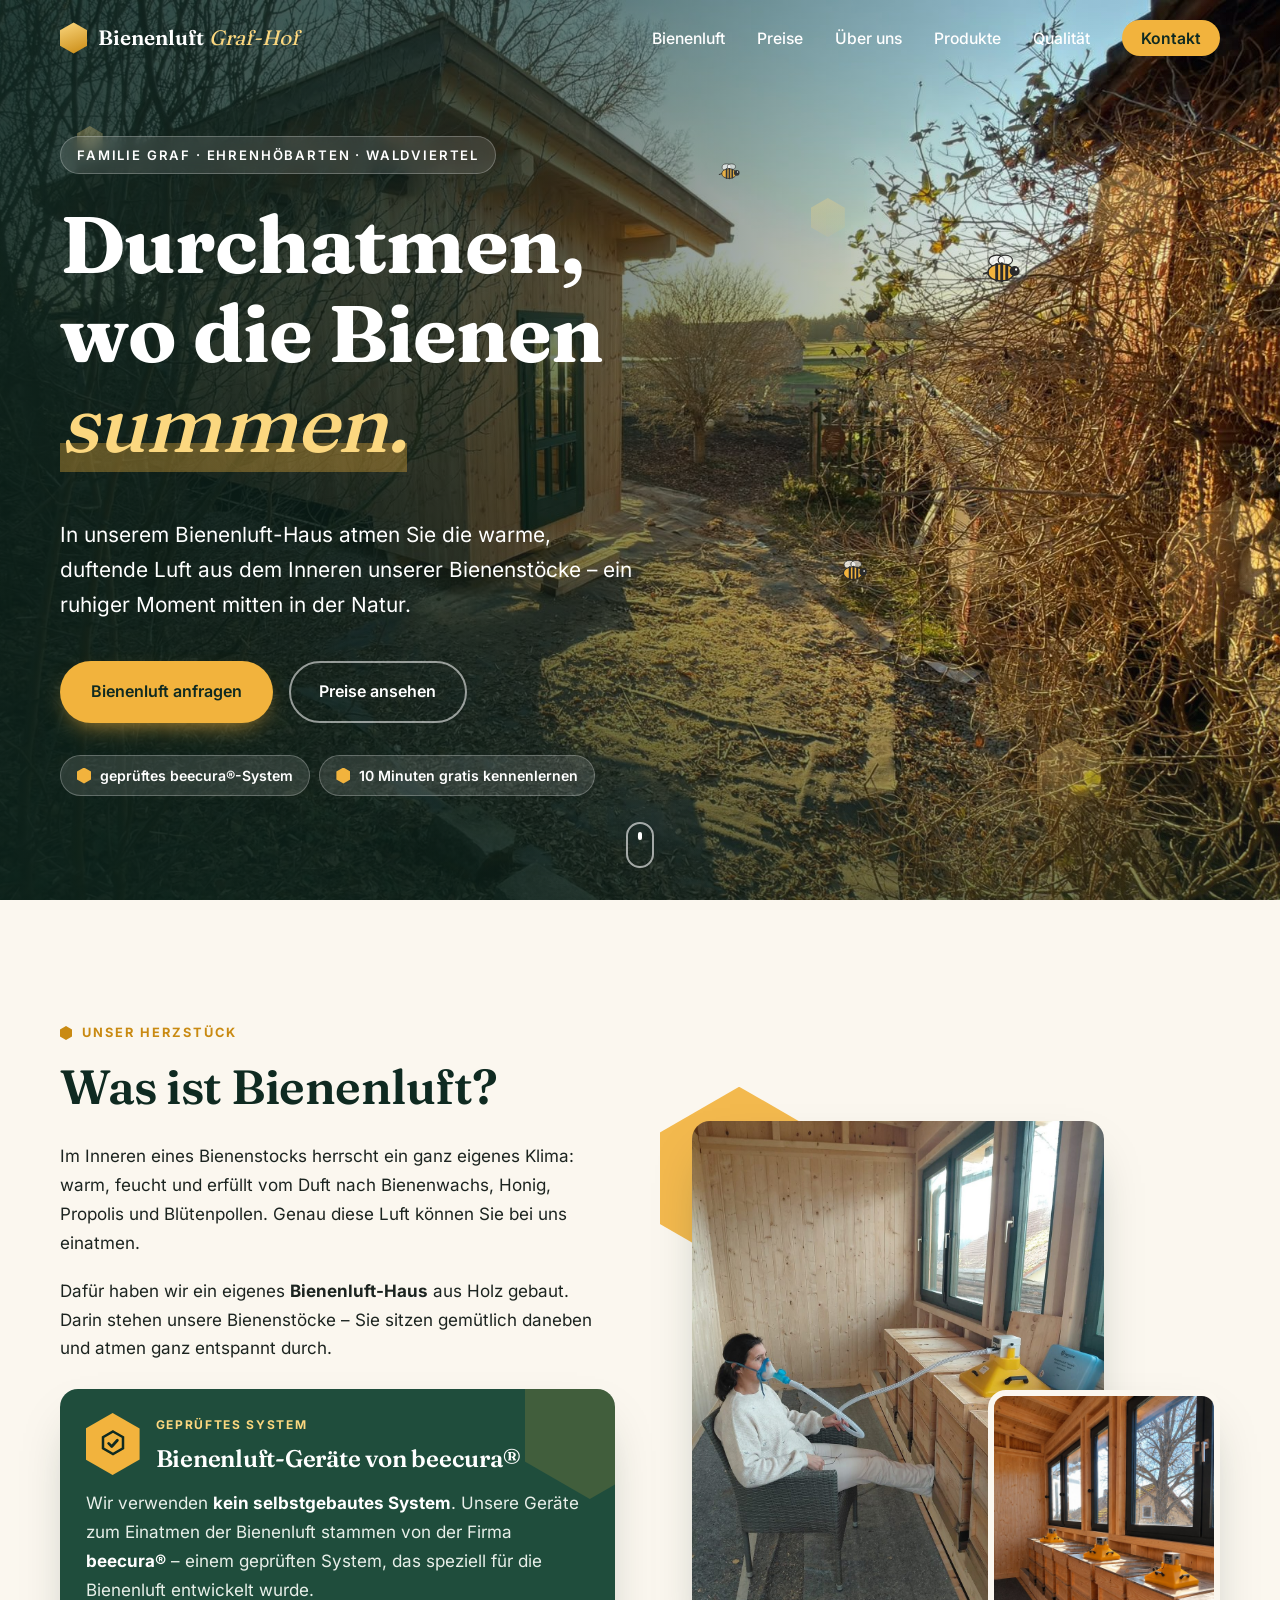
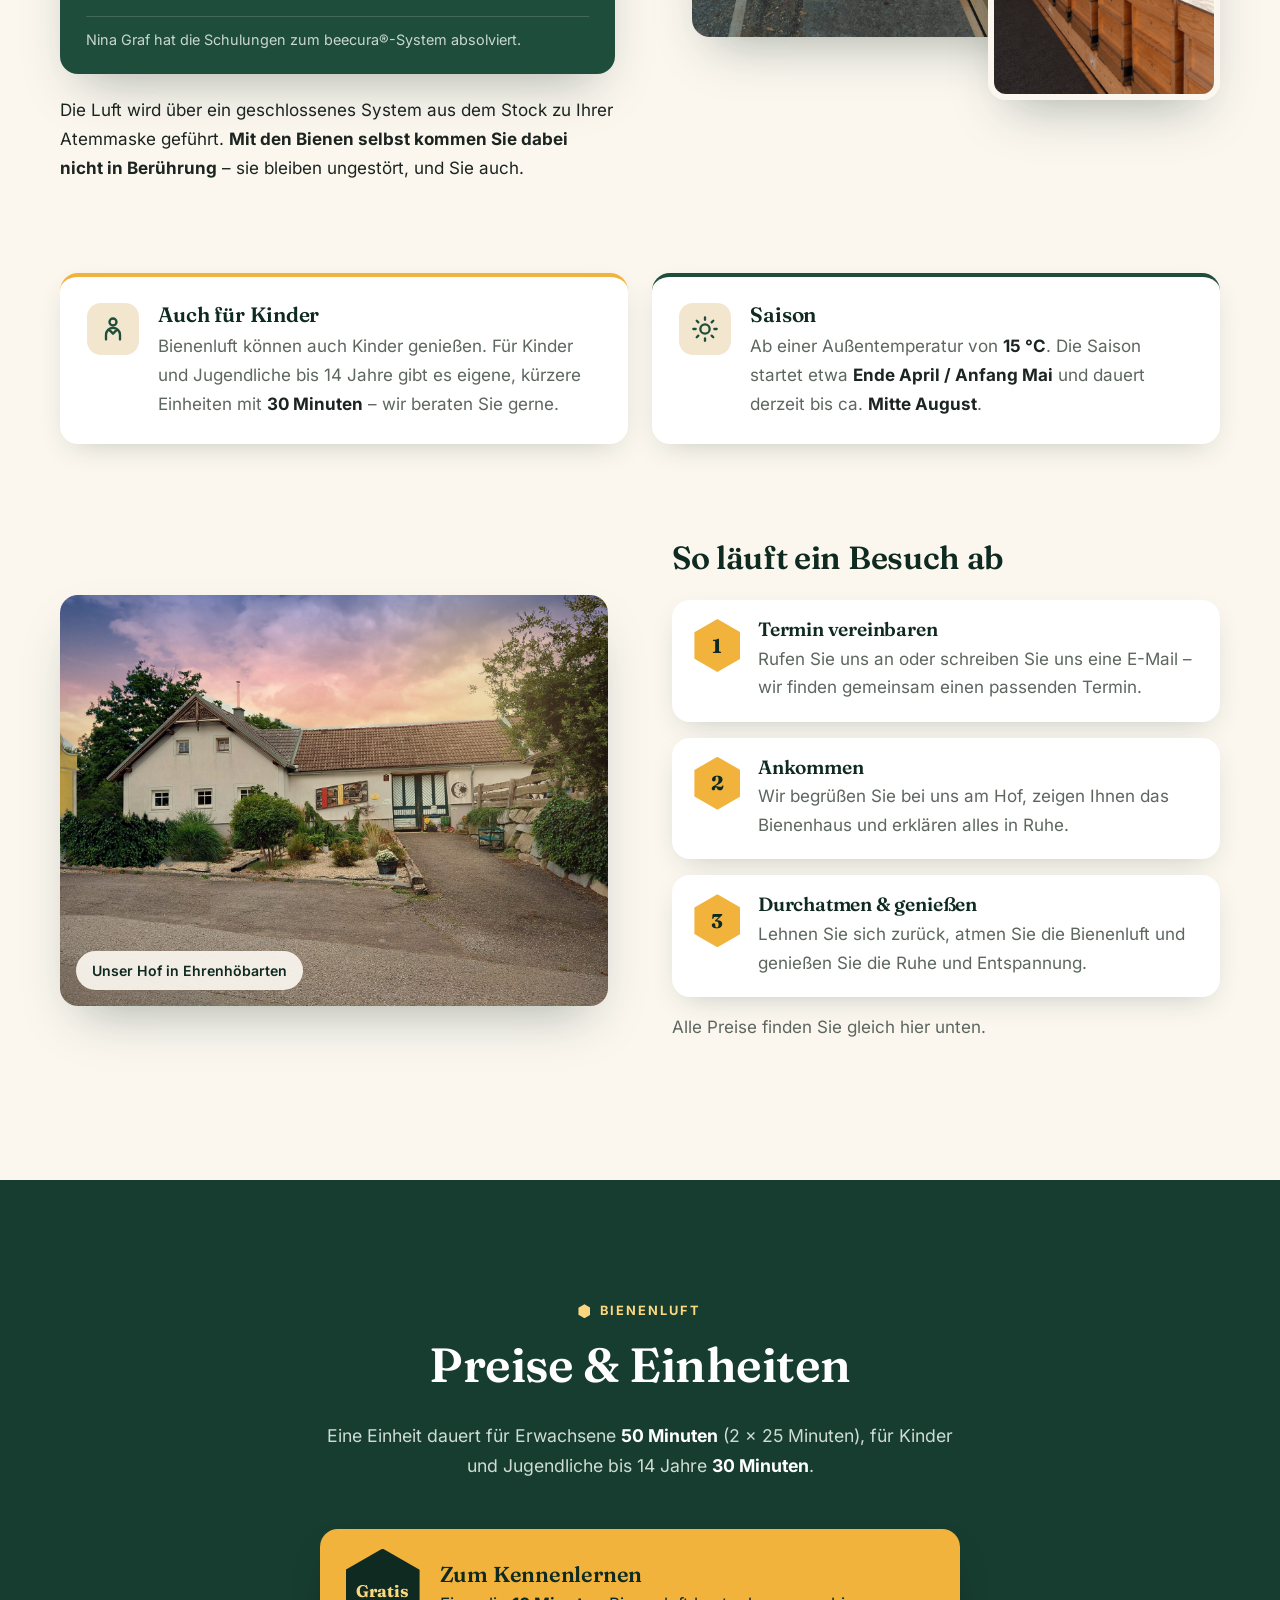
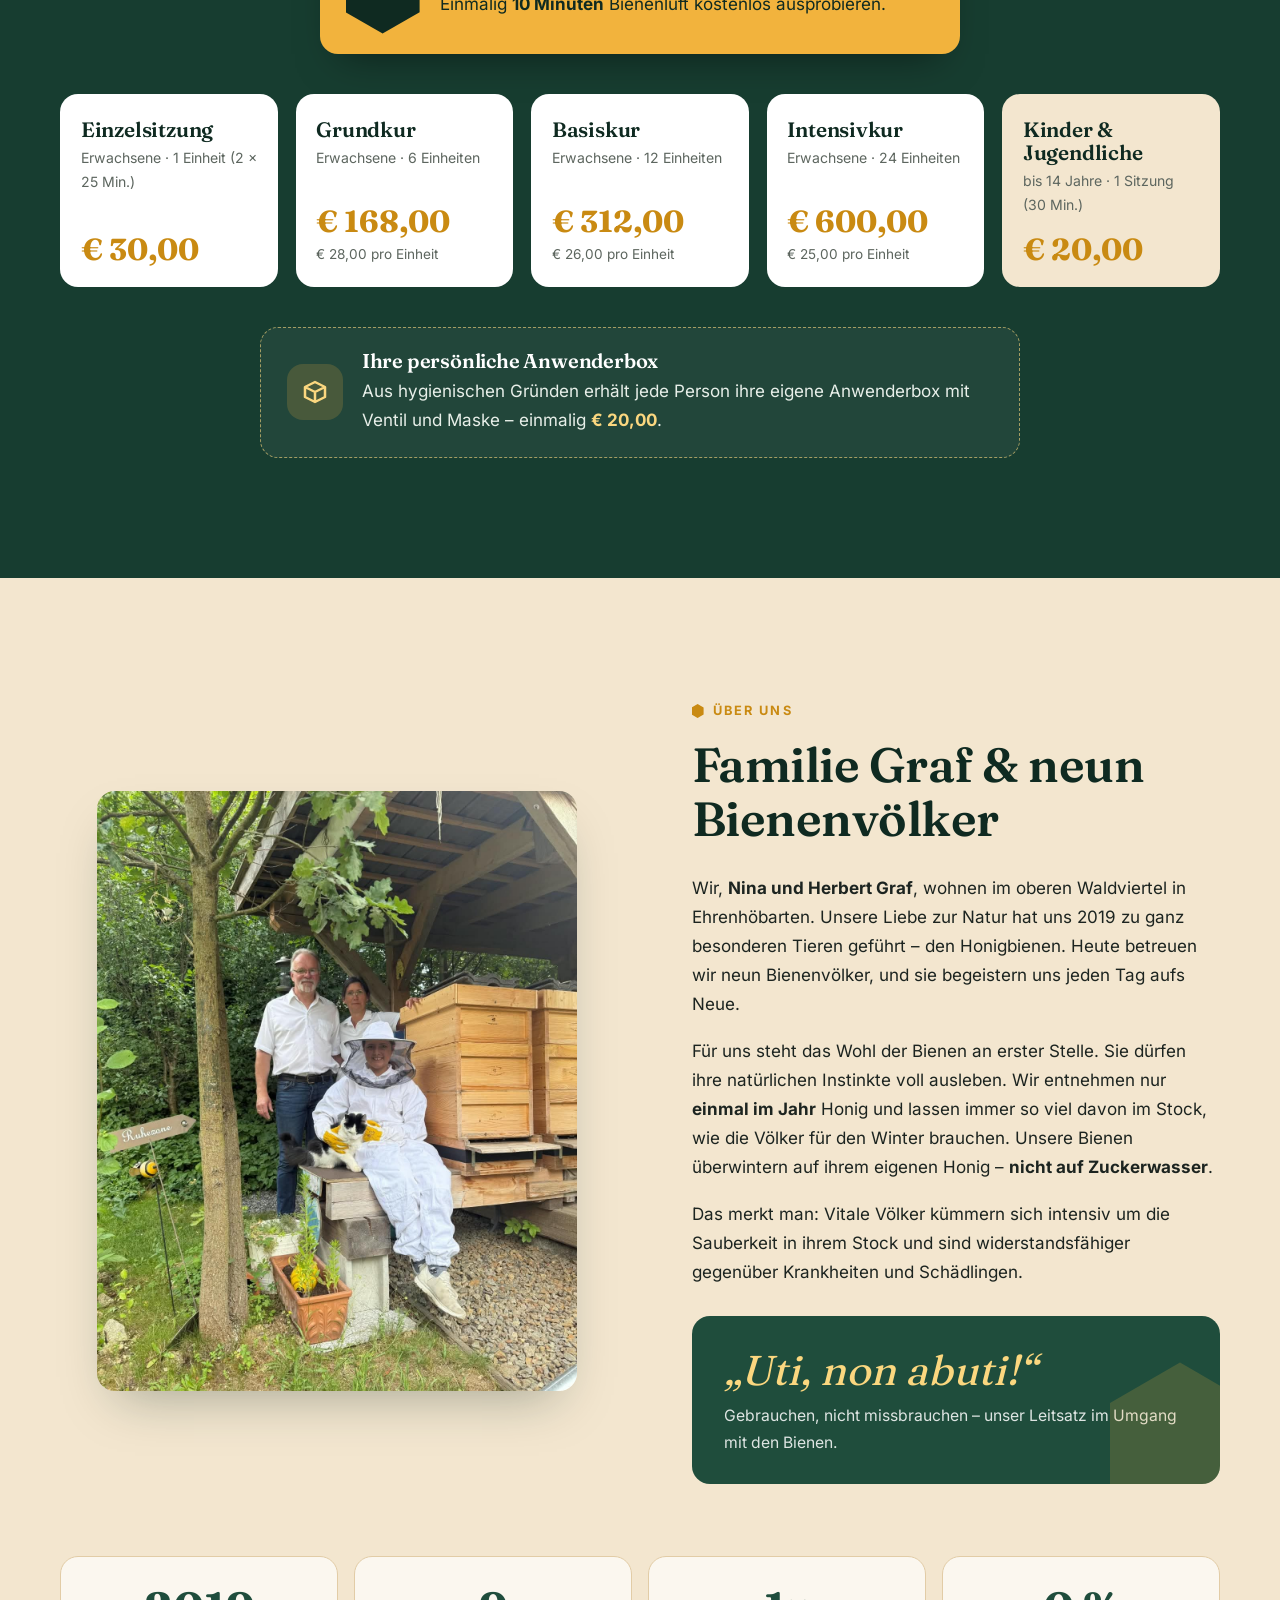
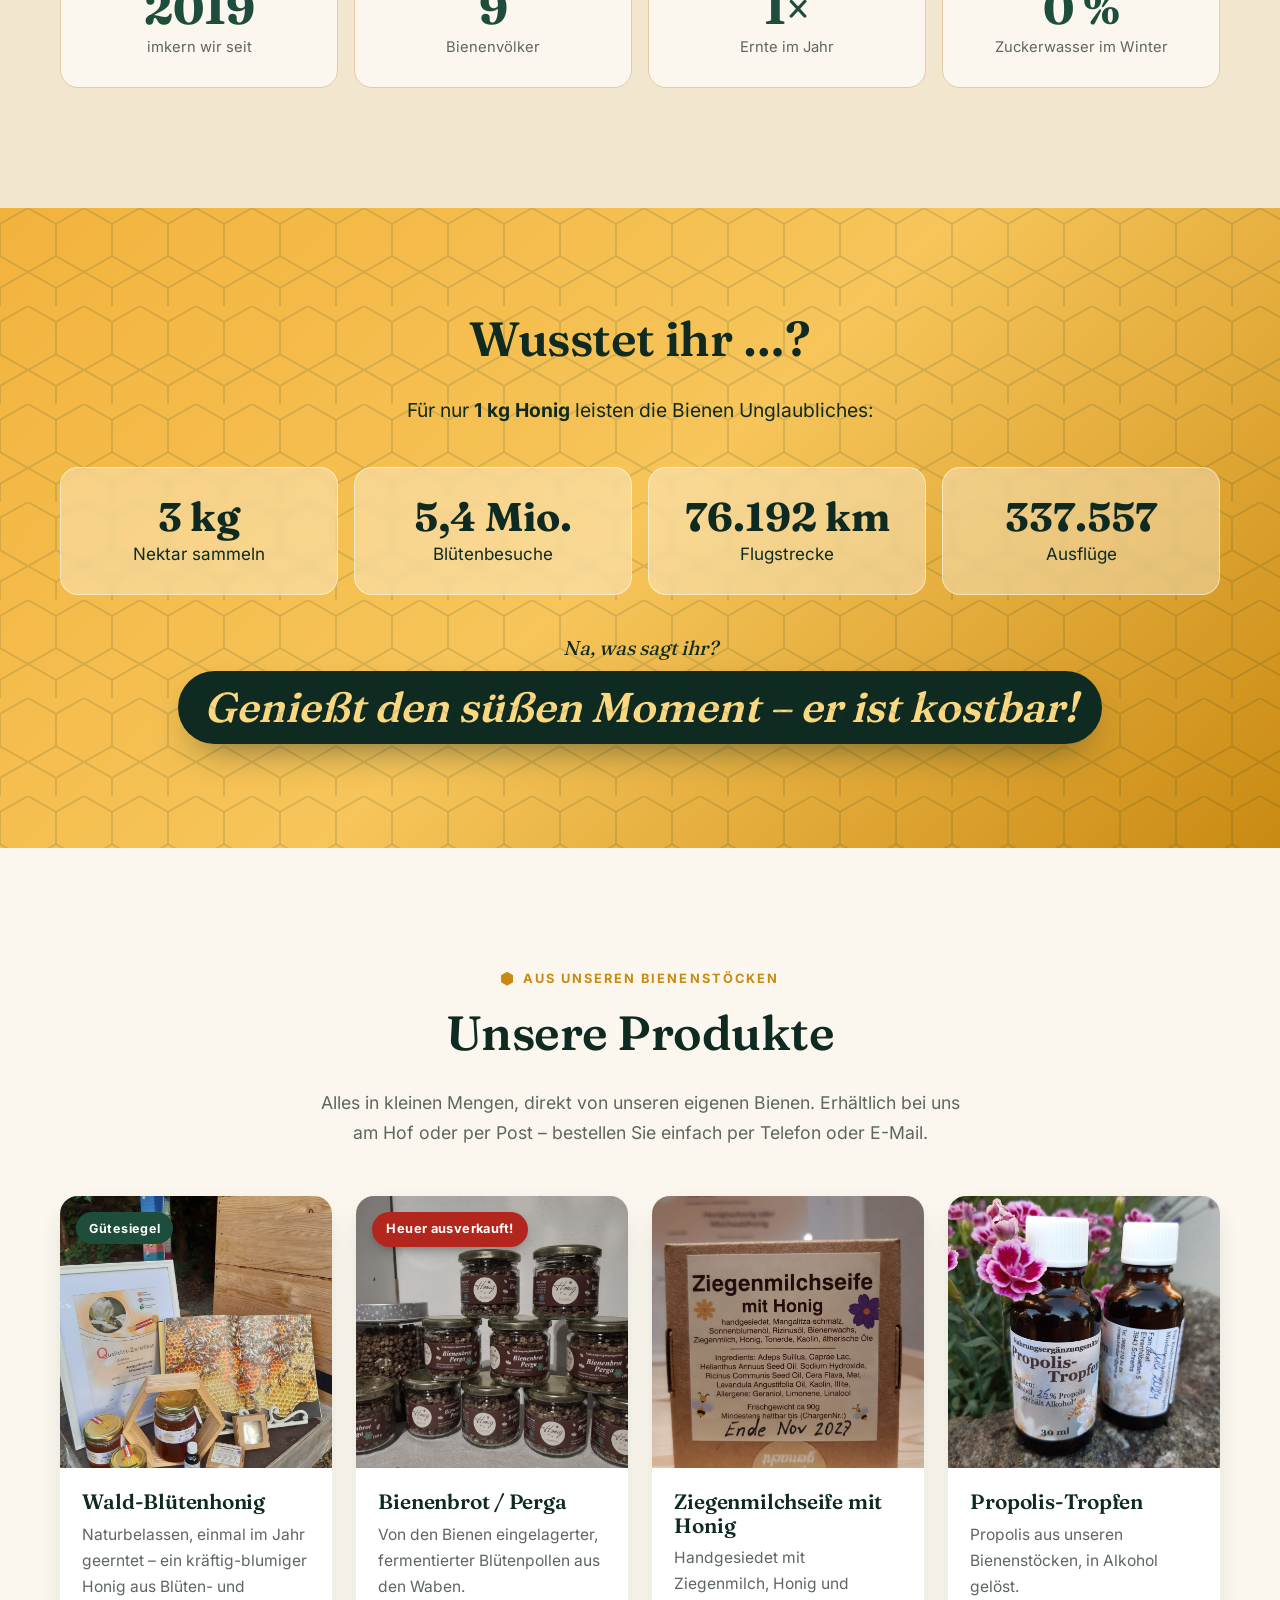
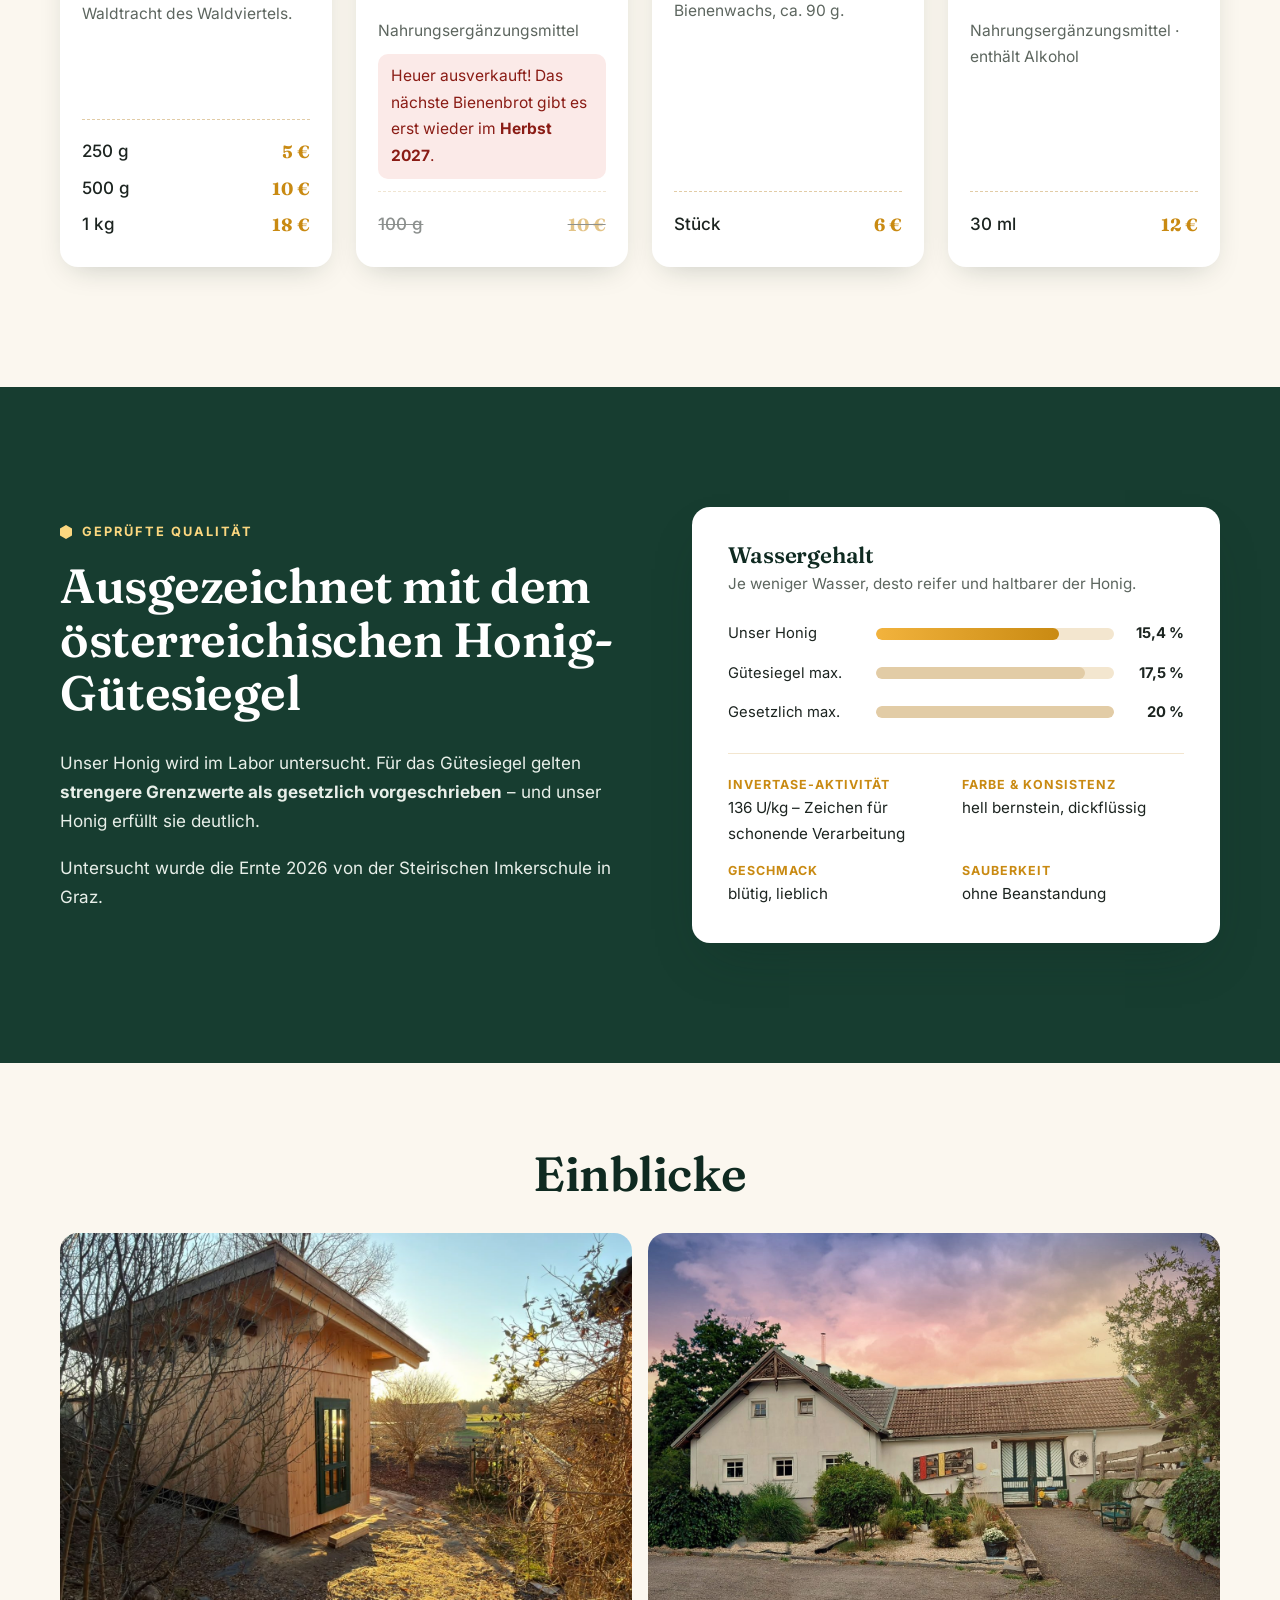
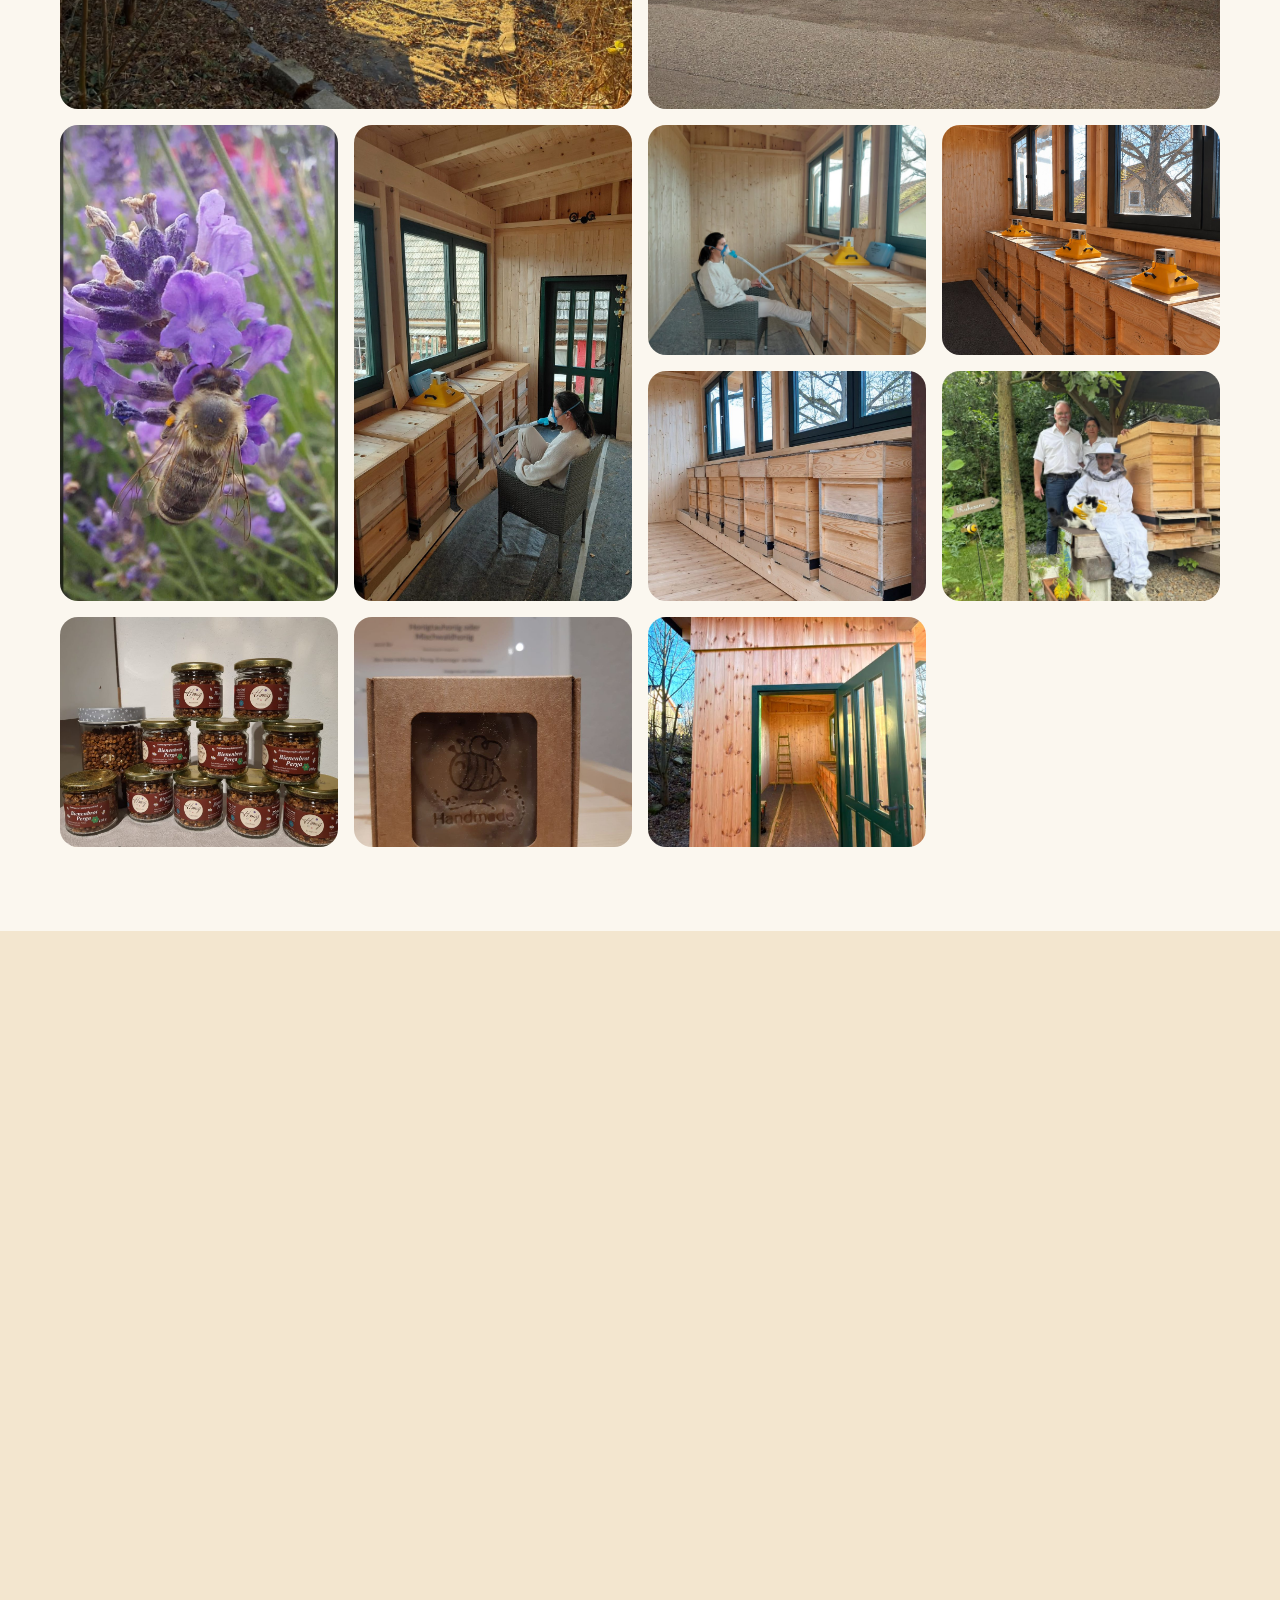
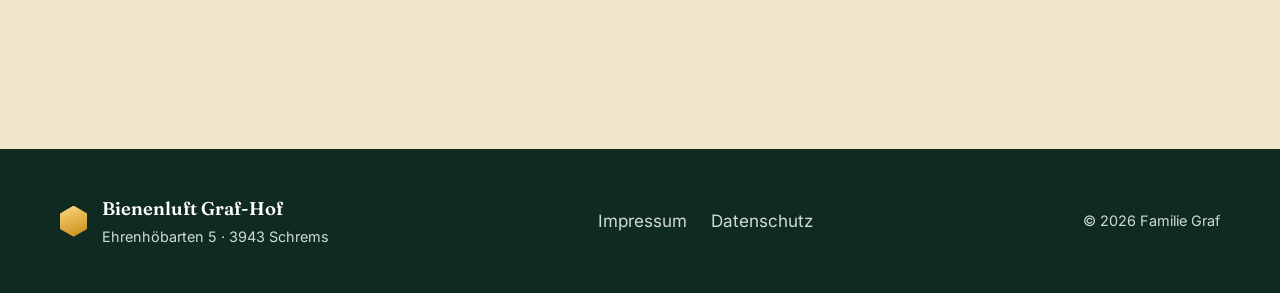
==== commit 48261dfa: "E-Mail-Adresse bienenluft@graf-hof.at ergänzt Co-Authored-By: Claude Opus 5.5 <noreply@anthropic.com" ====
--- a/index.html
+++ b/index.html
@@ -26,6 +26,7 @@
     "url": "https://janukalaka.github.io/imkerei-graf/",
     "image": "https://janukalaka.github.io/imkerei-graf/img/fotos/graf-hof.jpg",
     "telephone": "+43 680 2108488",
+    "email": "bienenluft@graf-hof.at",
     "founder": [{ "@type": "Person", "name": "Nina Graf" }, { "@type": "Person", "name": "Herbert Graf" }],
     "foundingDate": "2019",
     "address": {
@@ -442,8 +443,7 @@
             <h3>Anrufen oder schreiben</h3>
             <a class="phone" href="tel:+436802108488"><span>Nina Graf</span>0680 210 84 88</a>
             <a class="phone" href="tel:+436641807024"><span>Herbert Graf</span>0664 180 70 24</a>
-            <!-- E-Mail-Adresse eintragen, sobald vorhanden:
-            <a class="phone phone-mail" href="mailto:[EMAIL]"><span>E-Mail</span>[EMAIL]</a> -->
+            <a class="phone phone-mail" href="mailto:bienenluft@graf-hof.at"><span>E-Mail</span>bienenluft@graf-hof.at</a>
           </div>
           <div class="contact-card reveal">
             <h3>So kommen Sie zu Ihren Produkten</h3>
--- a/css/style.css
+++ b/css/style.css
@@ -673,3 +673,5 @@
   .trial { flex-direction: column; text-align: center; }
   .userbox { flex-direction: column; text-align: center; }
 }
+
+.phone-mail { font-size: clamp(1.05rem, 2.4vw, 1.3rem); overflow-wrap: anywhere; }
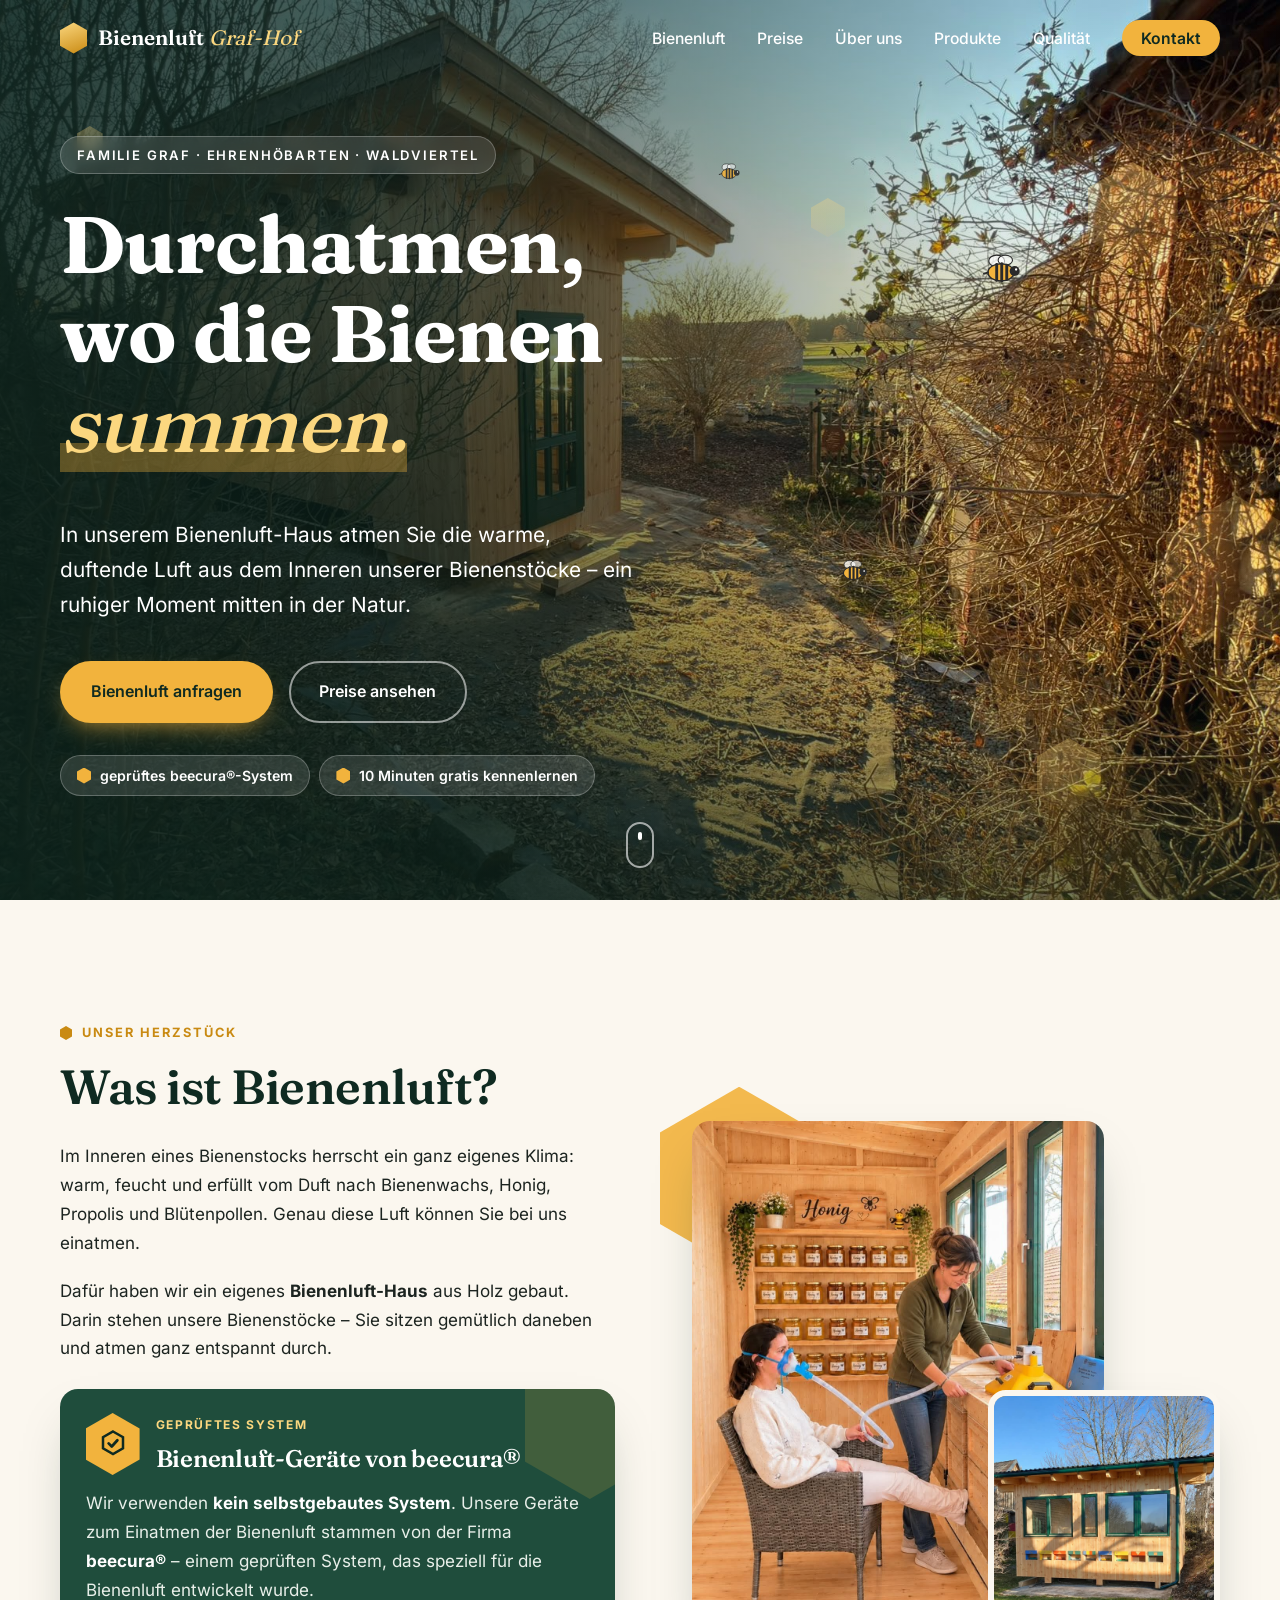
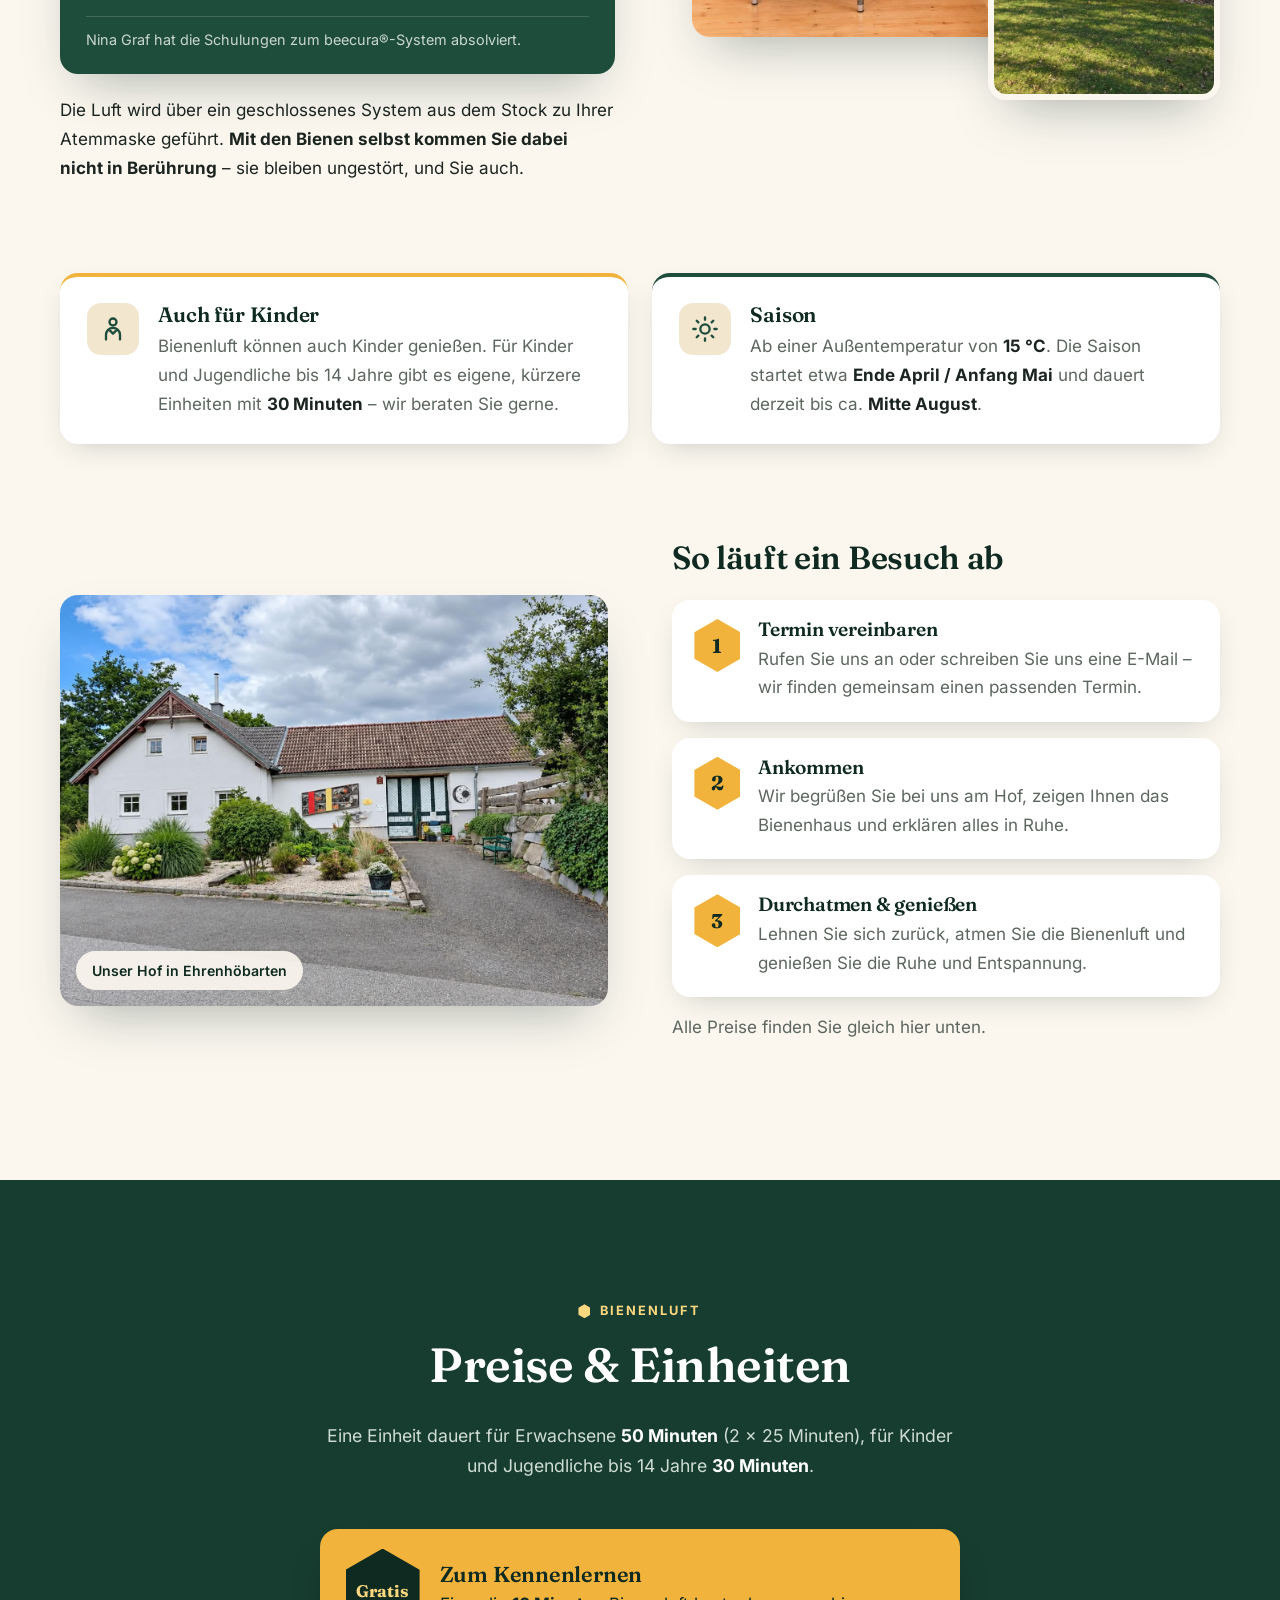
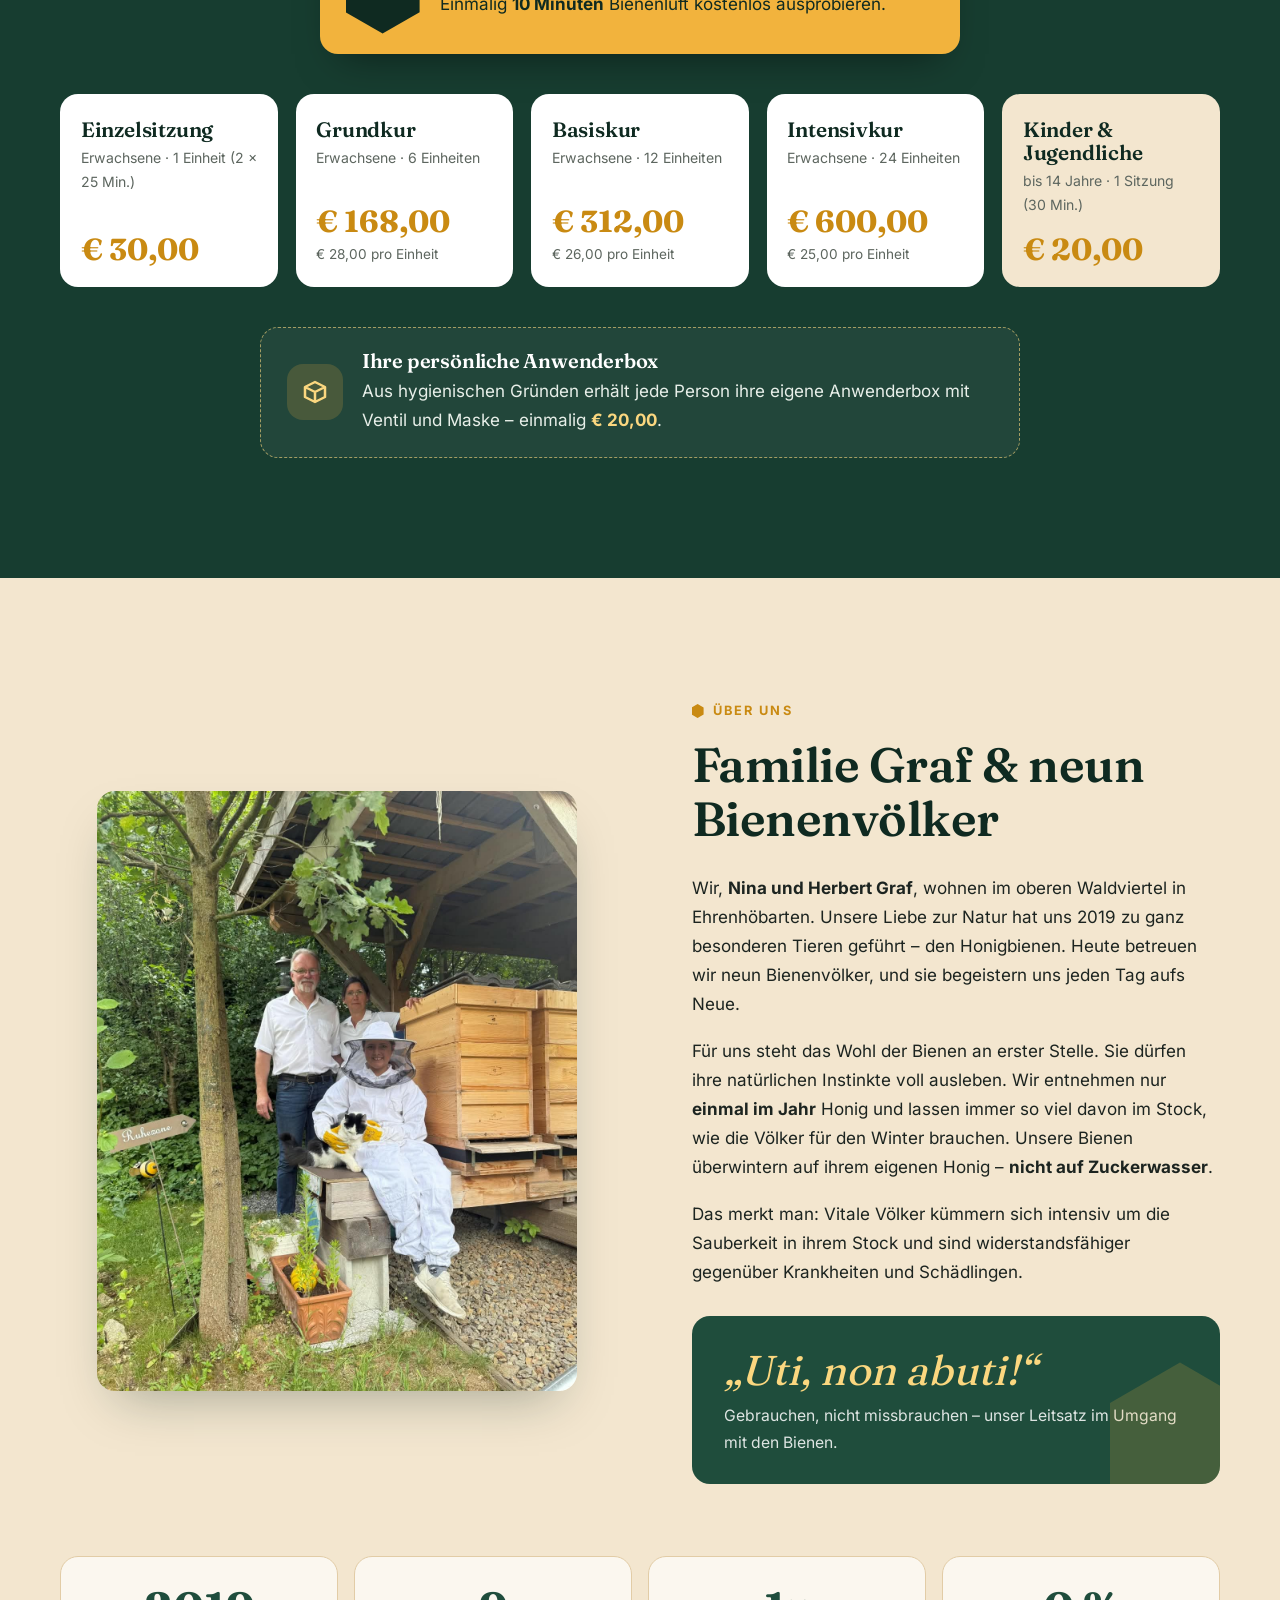
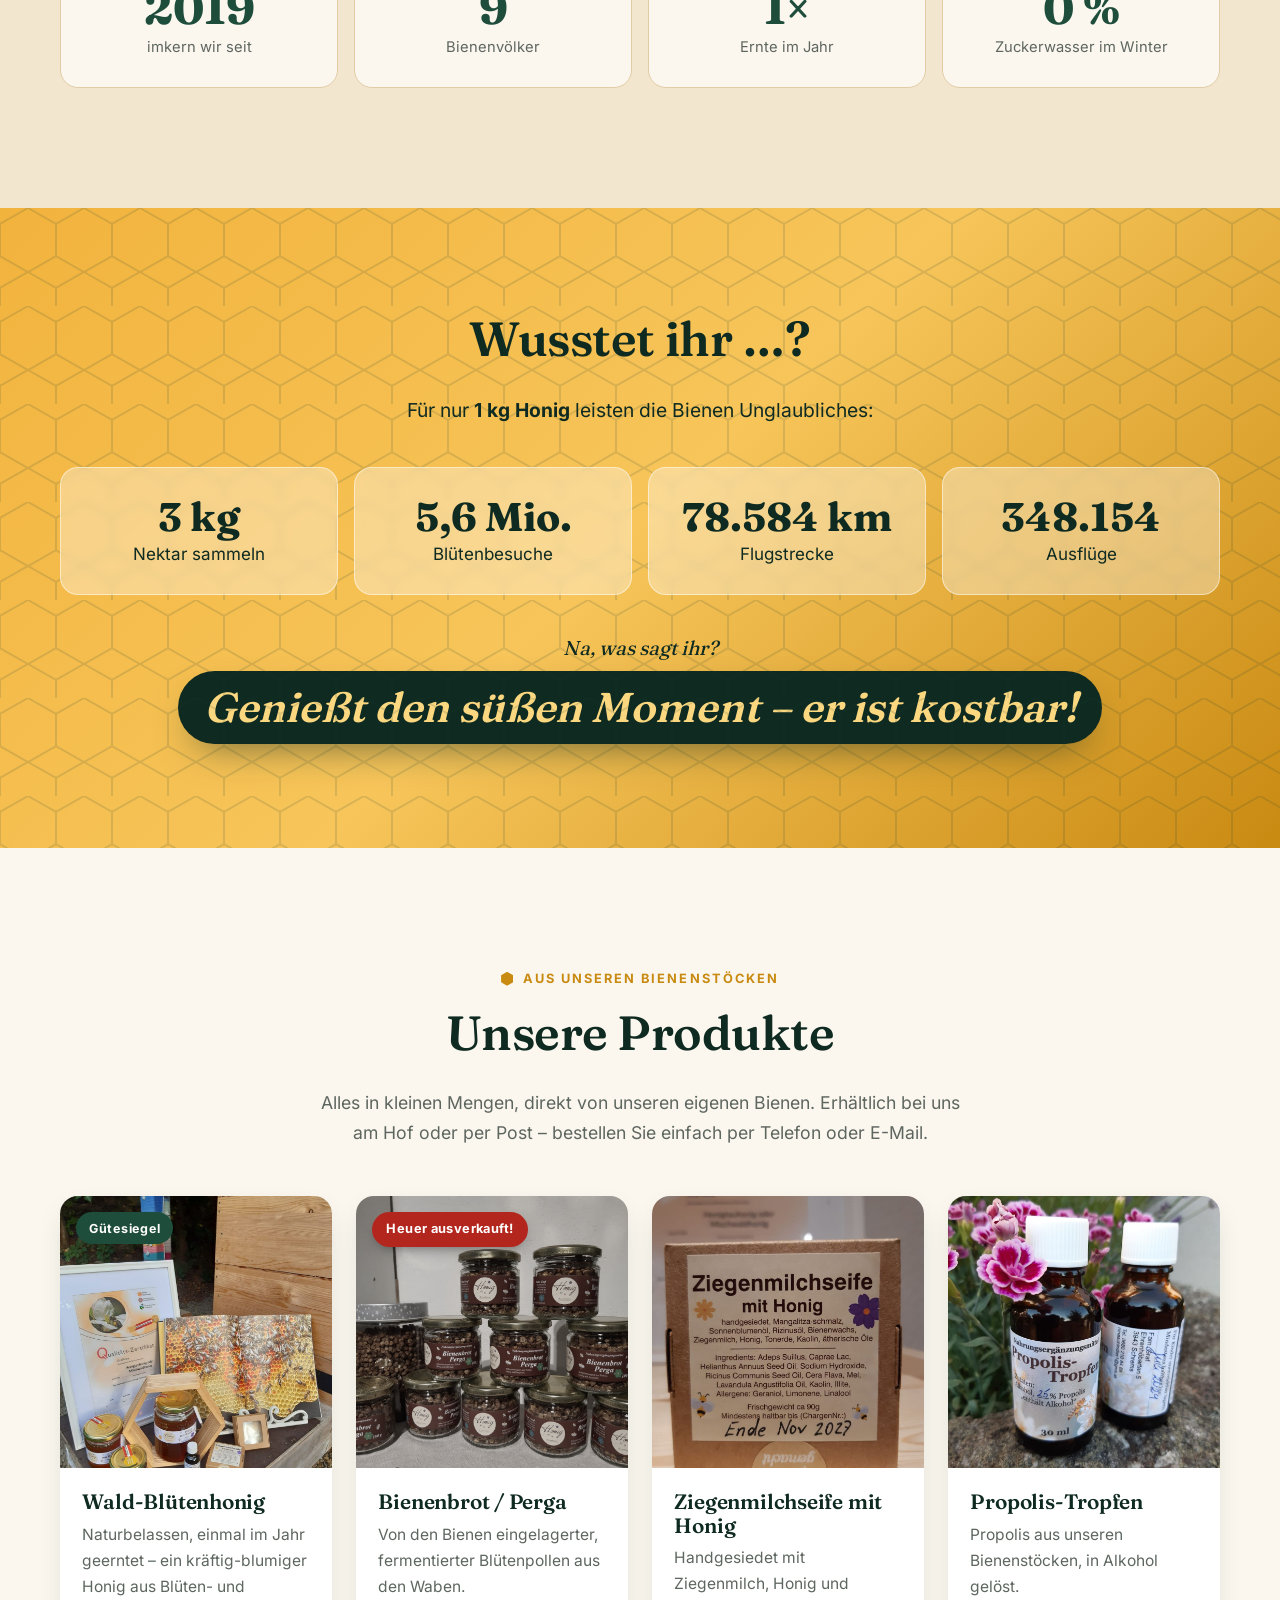
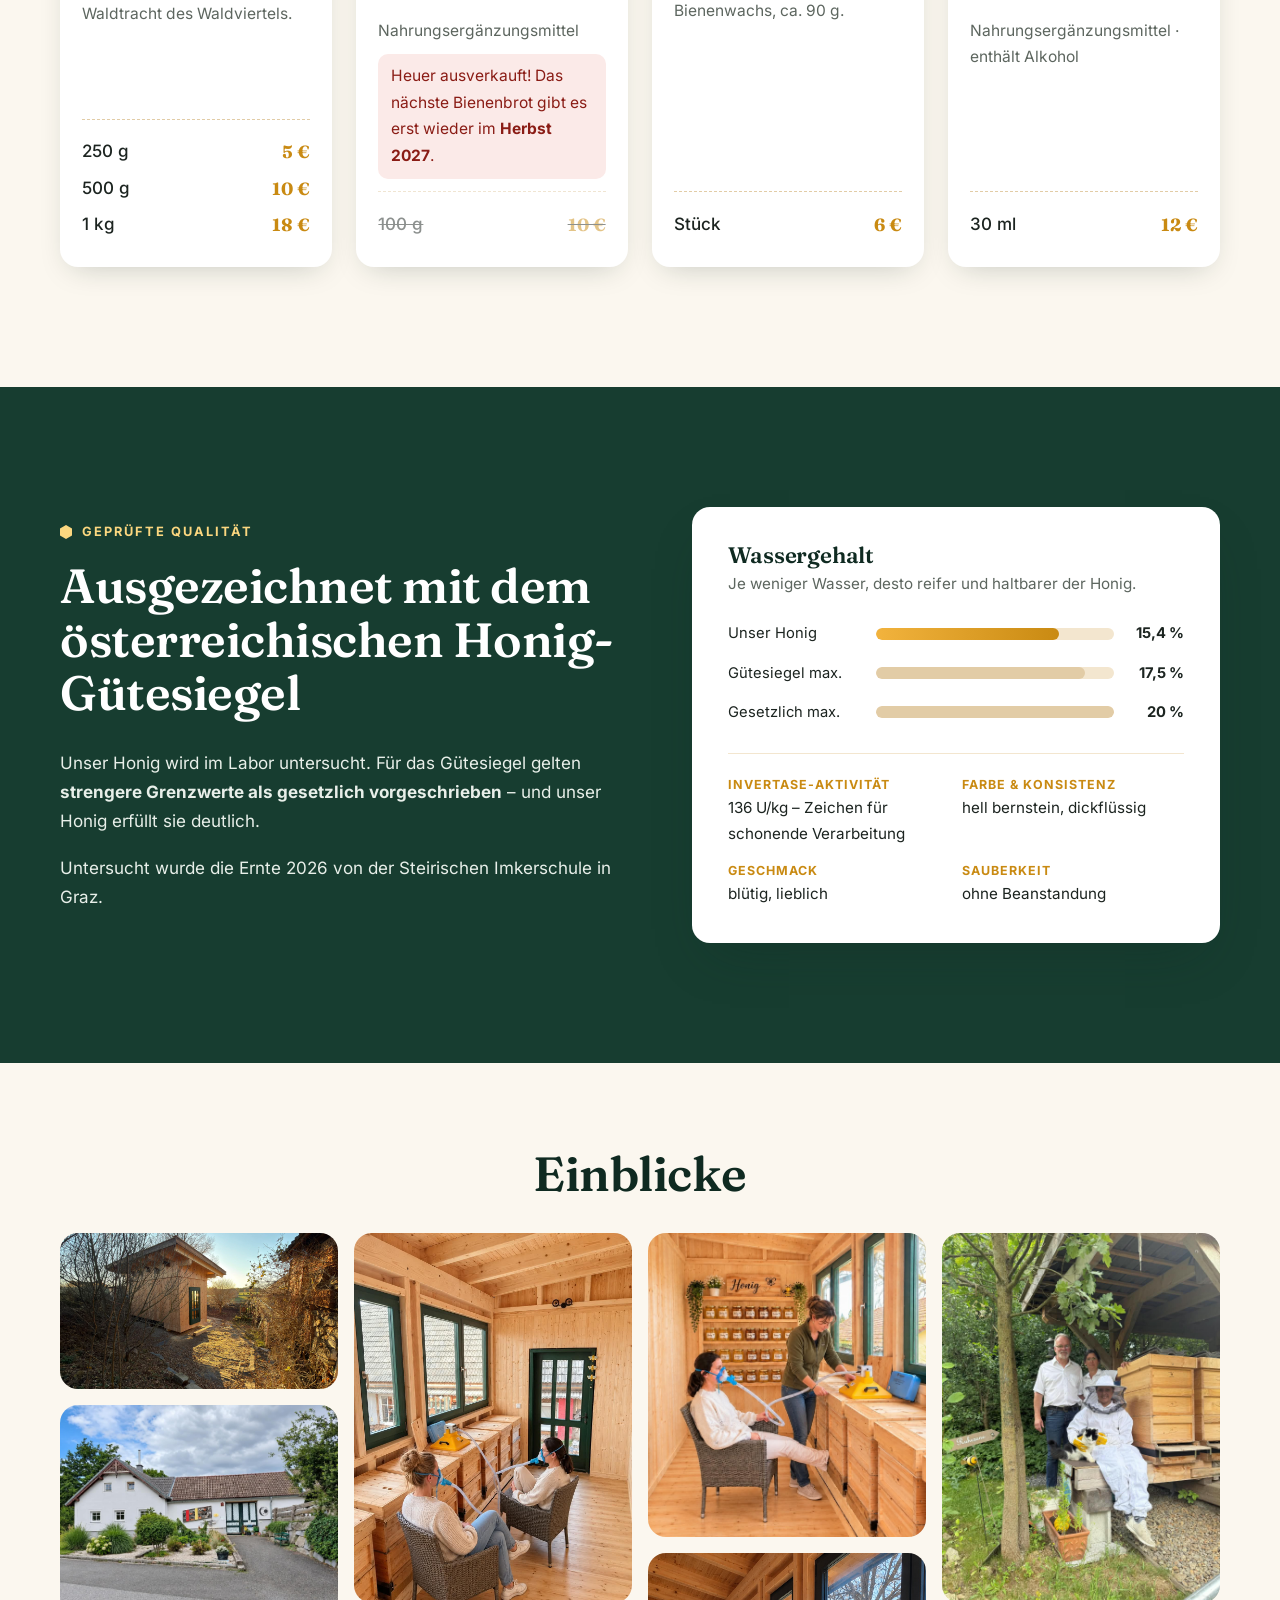
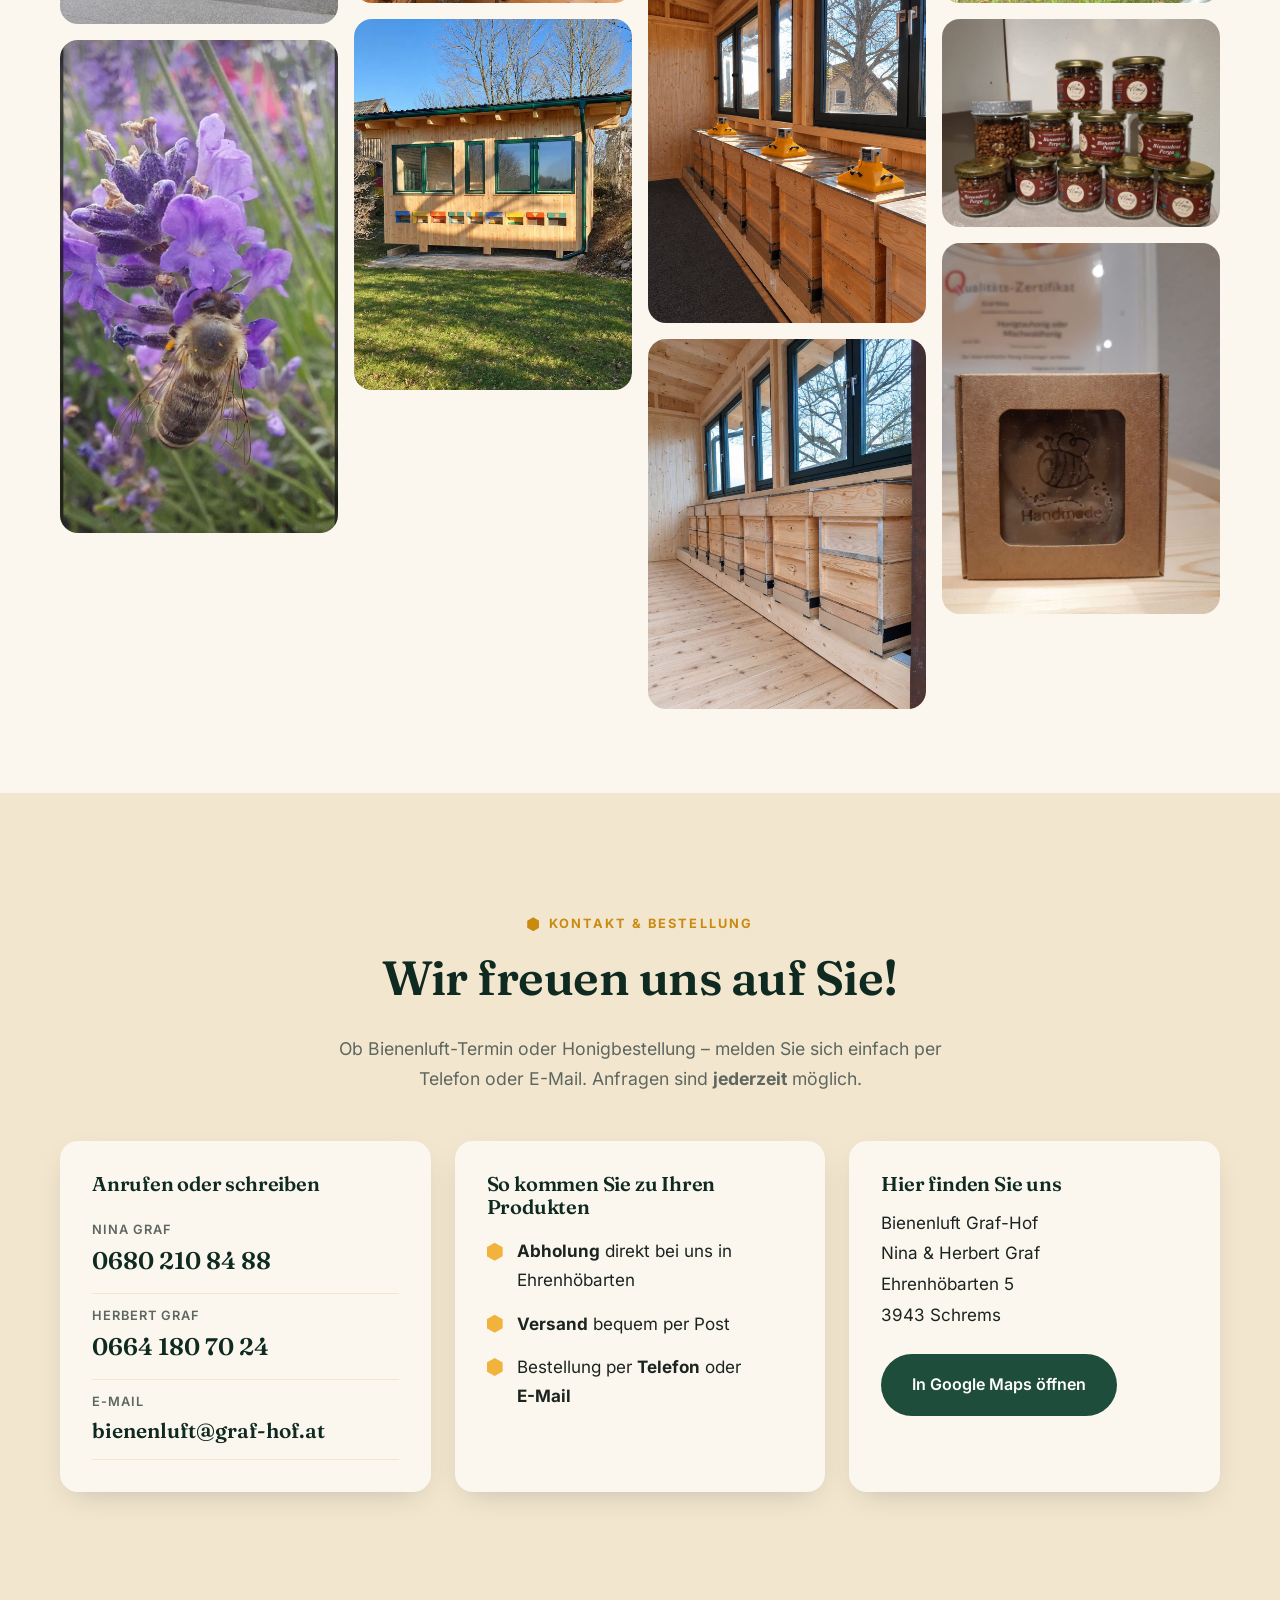
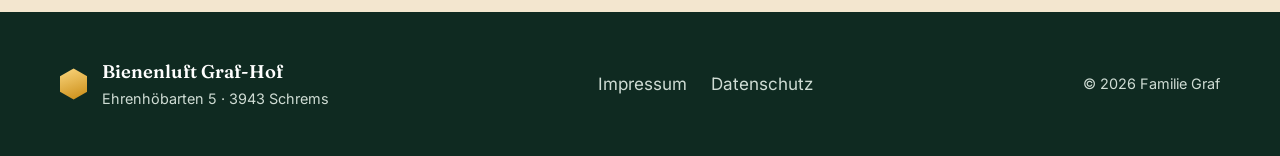
==== commit c98fbaff: "Neue Bienenluft-Fotos, Bienenluft-Haus im Sonnenschein, neues Hof-Foto - Neu: zwei Fotos der Bienenl" ====
--- a/index.html
+++ b/index.html
@@ -136,8 +136,8 @@
           </div>
           <div class="split-media reveal">
             <figure class="photo-stack">
-              <a href="img/fotos/bienenluft-anwendung-4.jpg" class="lb photo-main"><img src="img/fotos/bienenluft-anwendung-4.jpg" alt="Nina Graf sitzt im Bienenluft-Haus und atmet über Maske und Schlauch die Luft aus dem Bienenstock" loading="lazy" width="1200" height="1600"></a>
-              <a href="img/fotos/bienenstoecke-haus.jpg" class="lb photo-small"><img src="img/fotos/bienenstoecke-haus.jpg" alt="Bienenstöcke mit den beecura®-Geräten unter den Fenstern im Bienenluft-Haus" loading="lazy" width="1086" height="1448"></a>
+              <a href="img/fotos/bienenluft-atmen-2.jpg" class="lb photo-main"><img src="img/fotos/bienenluft-atmen-2.jpg" alt="Nina Graf stellt das beecura®-Gerät für einen Gast ein, der über die Maske Bienenluft atmet" loading="lazy" width="1199" height="1312"></a>
+              <a href="img/fotos/bienenluft-haus-sonne.jpg" class="lb photo-small"><img src="img/fotos/bienenluft-haus-sonne.jpg" alt="Das Bienenluft-Haus aus Holz im Sonnenschein mit bunten Fluglöchern" loading="lazy" width="1086" height="1448"></a>
             </figure>
           </div>
         </div>
@@ -167,7 +167,7 @@
         <!-- Ablauf -->
         <div class="visit">
           <figure class="visit-photo reveal">
-            <img src="img/fotos/graf-hof.jpg" alt="Der Graf-Hof in Ehrenhöbarten bei Sonnenuntergang" loading="lazy" width="1600" height="1200">
+            <img src="img/fotos/graf-hof.jpg" alt="Der Graf-Hof in Ehrenhöbarten bei Sonnenschein" loading="lazy" width="1367" height="1076">
             <figcaption>Unser Hof in Ehrenhöbarten</figcaption>
           </figure>
           <div class="visit-steps">
@@ -416,17 +416,17 @@
       <div class="container">
         <h2 id="einblicke-titel" class="center reveal">Einblicke</h2>
         <div class="gallery">
-          <a href="img/fotos/haus-abendlicht.jpg" class="lb g-wide reveal"><img src="img/fotos/haus-abendlicht.jpg" alt="Das Bienenluft-Haus im Abendlicht" loading="lazy" width="2048" height="1152"></a>
-          <a href="img/fotos/graf-hof.jpg" class="lb g-wide reveal"><img src="img/fotos/graf-hof.jpg" alt="Der Graf-Hof in Ehrenhöbarten" loading="lazy" width="1600" height="1200"></a>
-          <a href="img/fotos/biene-lavendel.jpg" class="lb g-tall reveal"><img src="img/fotos/biene-lavendel.jpg" alt="Biene auf Lavendel" loading="lazy" width="900" height="1598"></a>
-          <a href="img/fotos/bienenluft-anwendung-1.jpg" class="lb g-tall reveal"><img src="img/fotos/bienenluft-anwendung-1.jpg" alt="Bienenluft-Anwendung im Bienenluft-Haus" loading="lazy" width="1200" height="1600"></a>
-          <a href="img/fotos/bienenluft-anwendung-3.jpg" class="lb reveal"><img src="img/fotos/bienenluft-anwendung-3.jpg" alt="Entspannt sitzen und Bienenluft atmen" loading="lazy" width="1200" height="1600"></a>
+          <a href="img/fotos/haus-abendlicht.jpg" class="lb reveal"><img src="img/fotos/haus-abendlicht.jpg" alt="Das Bienenluft-Haus im Abendlicht" loading="lazy" width="2048" height="1152"></a>
+          <a href="img/fotos/graf-hof.jpg" class="lb reveal"><img src="img/fotos/graf-hof.jpg" alt="Der Graf-Hof in Ehrenhöbarten" loading="lazy" width="1367" height="1076"></a>
+          <a href="img/fotos/biene-lavendel.jpg" class="lb reveal"><img src="img/fotos/biene-lavendel.jpg" alt="Biene auf Lavendel" loading="lazy" width="900" height="1598"></a>
+          <a href="img/fotos/bienenluft-atmen-1.jpg" class="lb reveal"><img src="img/fotos/bienenluft-atmen-1.jpg" alt="Zwei Gäste atmen entspannt Bienenluft im Bienenluft-Haus" loading="lazy" width="1086" height="1448"></a>
+          <a href="img/fotos/bienenluft-haus-sonne.jpg" class="lb reveal"><img src="img/fotos/bienenluft-haus-sonne.jpg" alt="Bienenluft-Haus im Sonnenschein" loading="lazy" width="1086" height="1448"></a>
+          <a href="img/fotos/bienenluft-atmen-2.jpg" class="lb reveal"><img src="img/fotos/bienenluft-atmen-2.jpg" alt="Bienenluft mit Betreuung durch Nina Graf" loading="lazy" width="1199" height="1312"></a>
           <a href="img/fotos/bienenstoecke-haus.jpg" class="lb reveal"><img src="img/fotos/bienenstoecke-haus.jpg" alt="Bienenstöcke im Bienenluft-Haus" loading="lazy" width="1086" height="1448"></a>
           <a href="img/fotos/haus-innen.jpg" class="lb reveal"><img src="img/fotos/haus-innen.jpg" alt="Innenraum des Bienenluft-Hauses mit Bienenstöcken" loading="lazy" width="1052" height="1400"></a>
           <a href="img/fotos/familie-graf.jpg" class="lb reveal"><img src="img/fotos/familie-graf.jpg" alt="Familie Graf bei den Bienenstöcken" loading="lazy" width="1200" height="1600"></a>
           <a href="img/fotos/bienenbrot.jpg" class="lb reveal"><img src="img/fotos/bienenbrot.jpg" alt="Bienenbrot in Gläsern" loading="lazy" width="1200" height="899"></a>
           <a href="img/fotos/seife-2.jpg" class="lb reveal"><img src="img/fotos/seife-2.jpg" alt="Honigseife mit eingeprägter Biene" loading="lazy" width="1051" height="1400"></a>
-          <a href="img/fotos/haus-tuer.jpg" class="lb reveal"><img src="img/fotos/haus-tuer.jpg" alt="Eingang des Bienenluft-Hauses" loading="lazy" width="787" height="1400"></a>
         </div>
       </div>
     </section>
--- a/css/style.css
+++ b/css/style.css
@@ -516,21 +516,15 @@
   .lab-facts { grid-template-columns: 1fr; }
 }
 
-/* Galerie */
-.gallery {
-  display: grid; gap: 1rem; margin-top: 2rem;
-  grid-template-columns: repeat(4, 1fr); grid-auto-rows: 230px; grid-auto-flow: dense;
-}
-.gallery a { border-radius: var(--radius); overflow: hidden; display: block; }
-.gallery .g-wide { grid-column: span 2; grid-row: span 2; }
-.gallery .g-tall { grid-row: span 2; }
-.gallery img { width: 100%; height: 100%; object-fit: cover; transition: transform .8s var(--ease), filter .5s; cursor: zoom-in; }
-.gallery a:hover img { transform: scale(1.06); filter: saturate(1.12); }
-@media (max-width: 900px) { .gallery { grid-template-columns: repeat(3, 1fr); grid-auto-rows: 200px; } }
-@media (max-width: 600px) {
-  .gallery { grid-template-columns: repeat(2, 1fr); grid-auto-rows: 170px; gap: .7rem; }
-  .gallery .g-wide { grid-column: span 2; grid-row: span 1; }
-}
+/* Galerie (Masonry: Fotos werden vollständig und ohne Lücken gezeigt) */
+.gallery { margin-top: 2rem; columns: 4 220px; column-gap: 1rem; }
+.gallery a {
+  display: block; break-inside: avoid; margin-bottom: 1rem;
+  border-radius: var(--radius); overflow: hidden;
+}
+.gallery img { width: 100%; height: auto; transition: transform .8s var(--ease), filter .5s; cursor: zoom-in; }
+.gallery a:hover img { transform: scale(1.05); filter: saturate(1.12); }
+@media (max-width: 600px) { .gallery { columns: 2; column-gap: .7rem; } .gallery a { margin-bottom: .7rem; } }
 
 /* Lightbox */
 .lightbox {
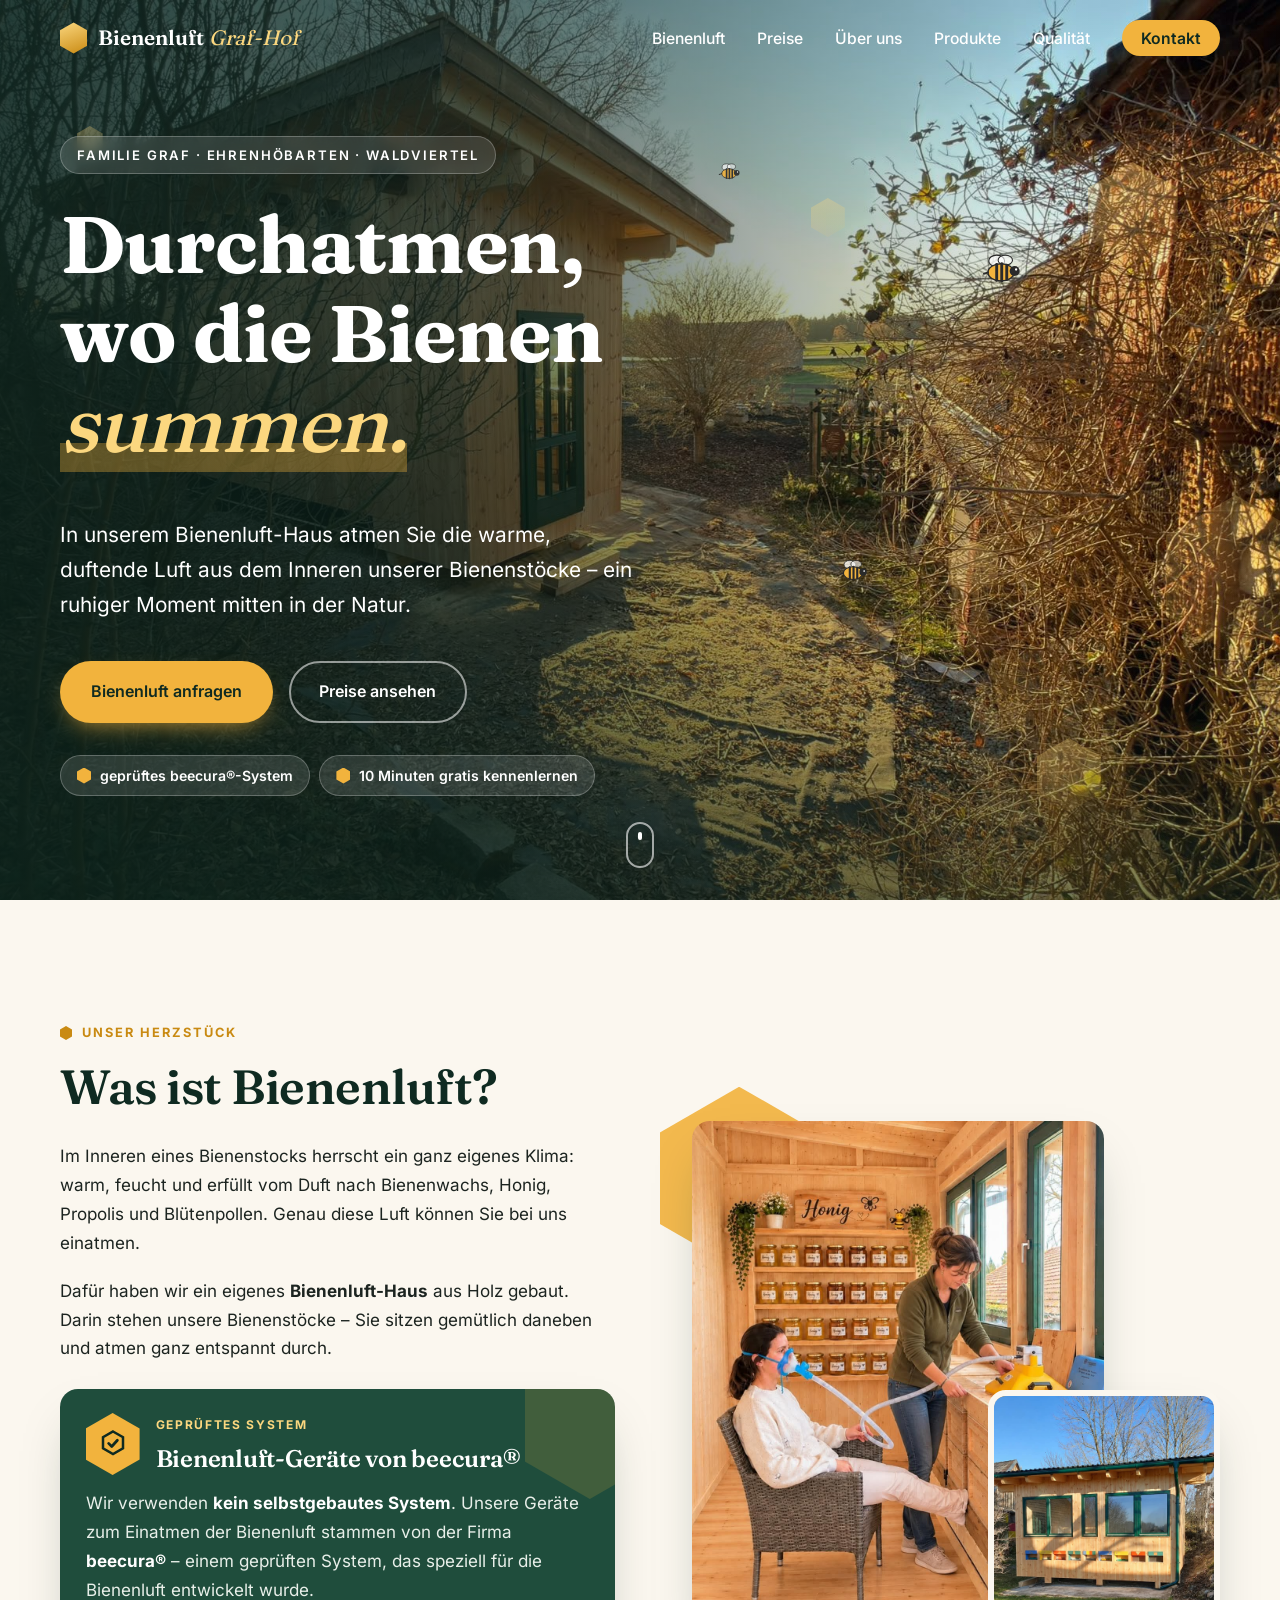
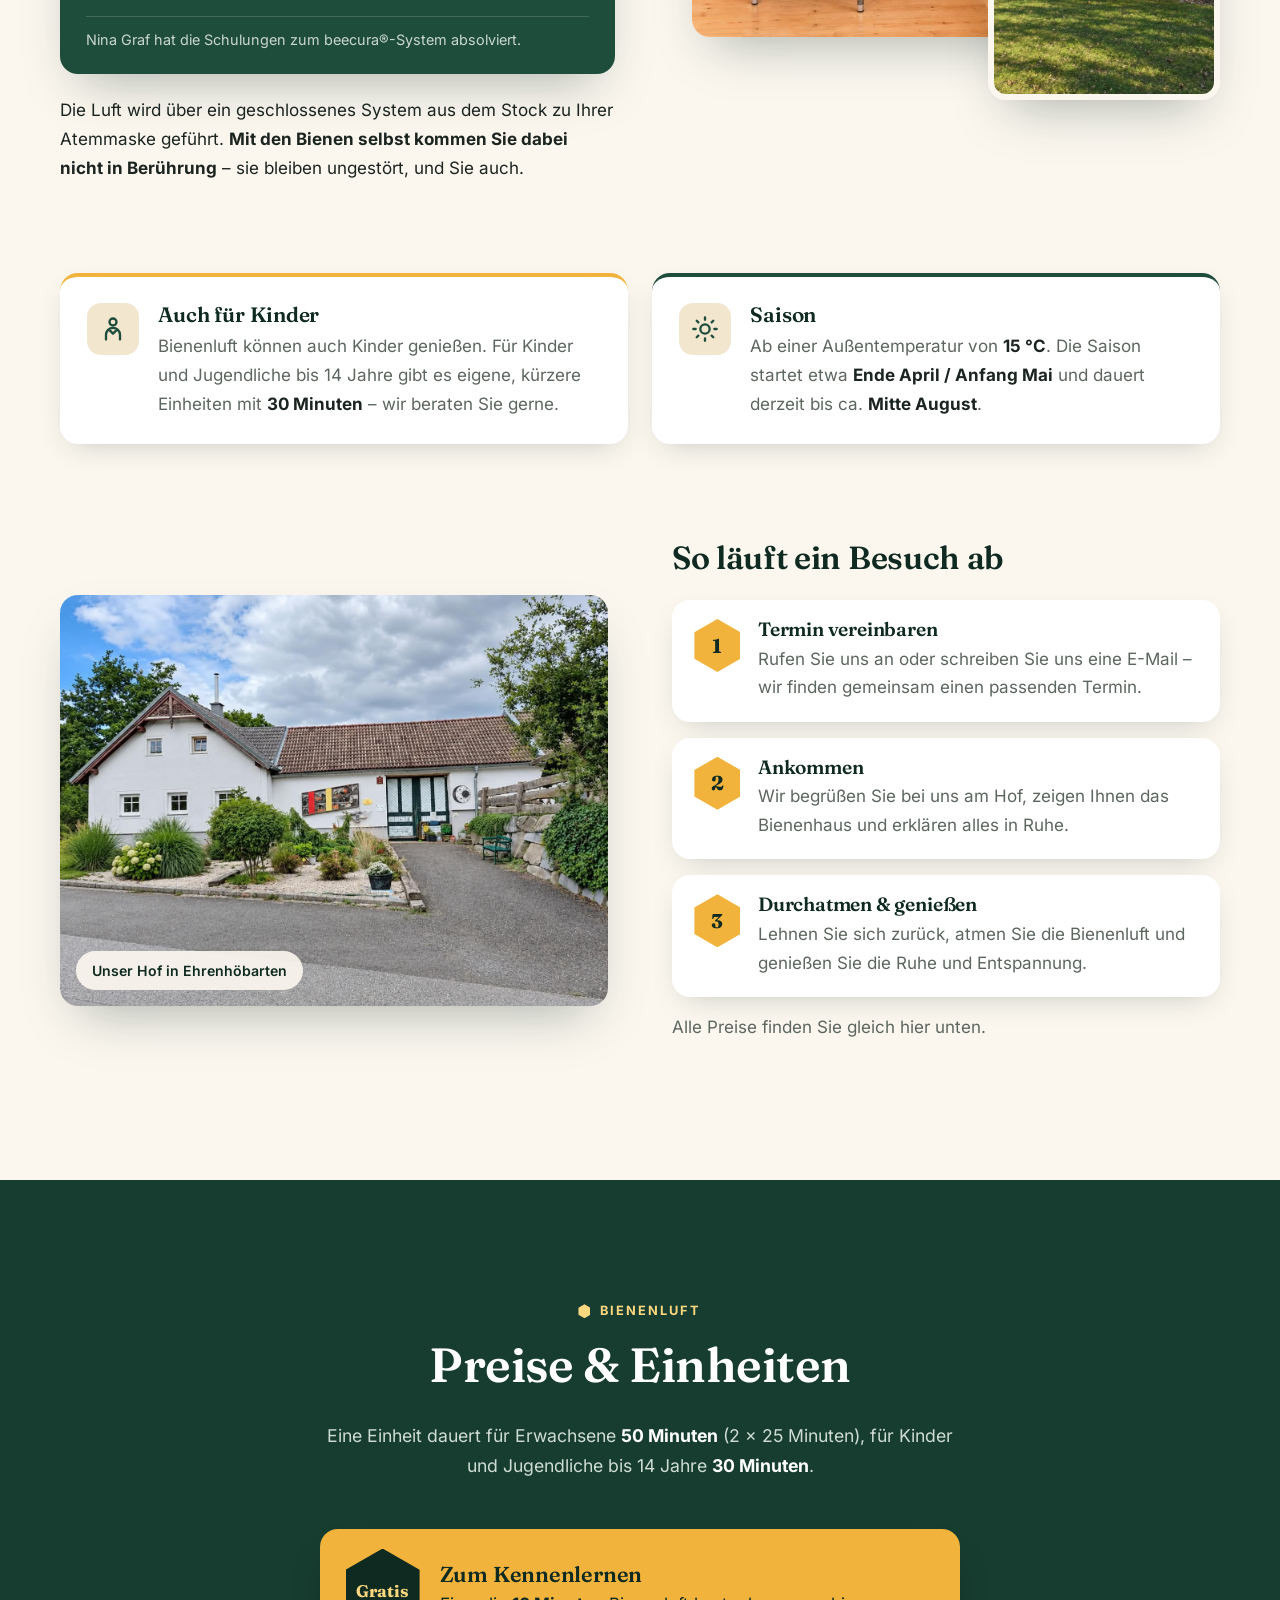
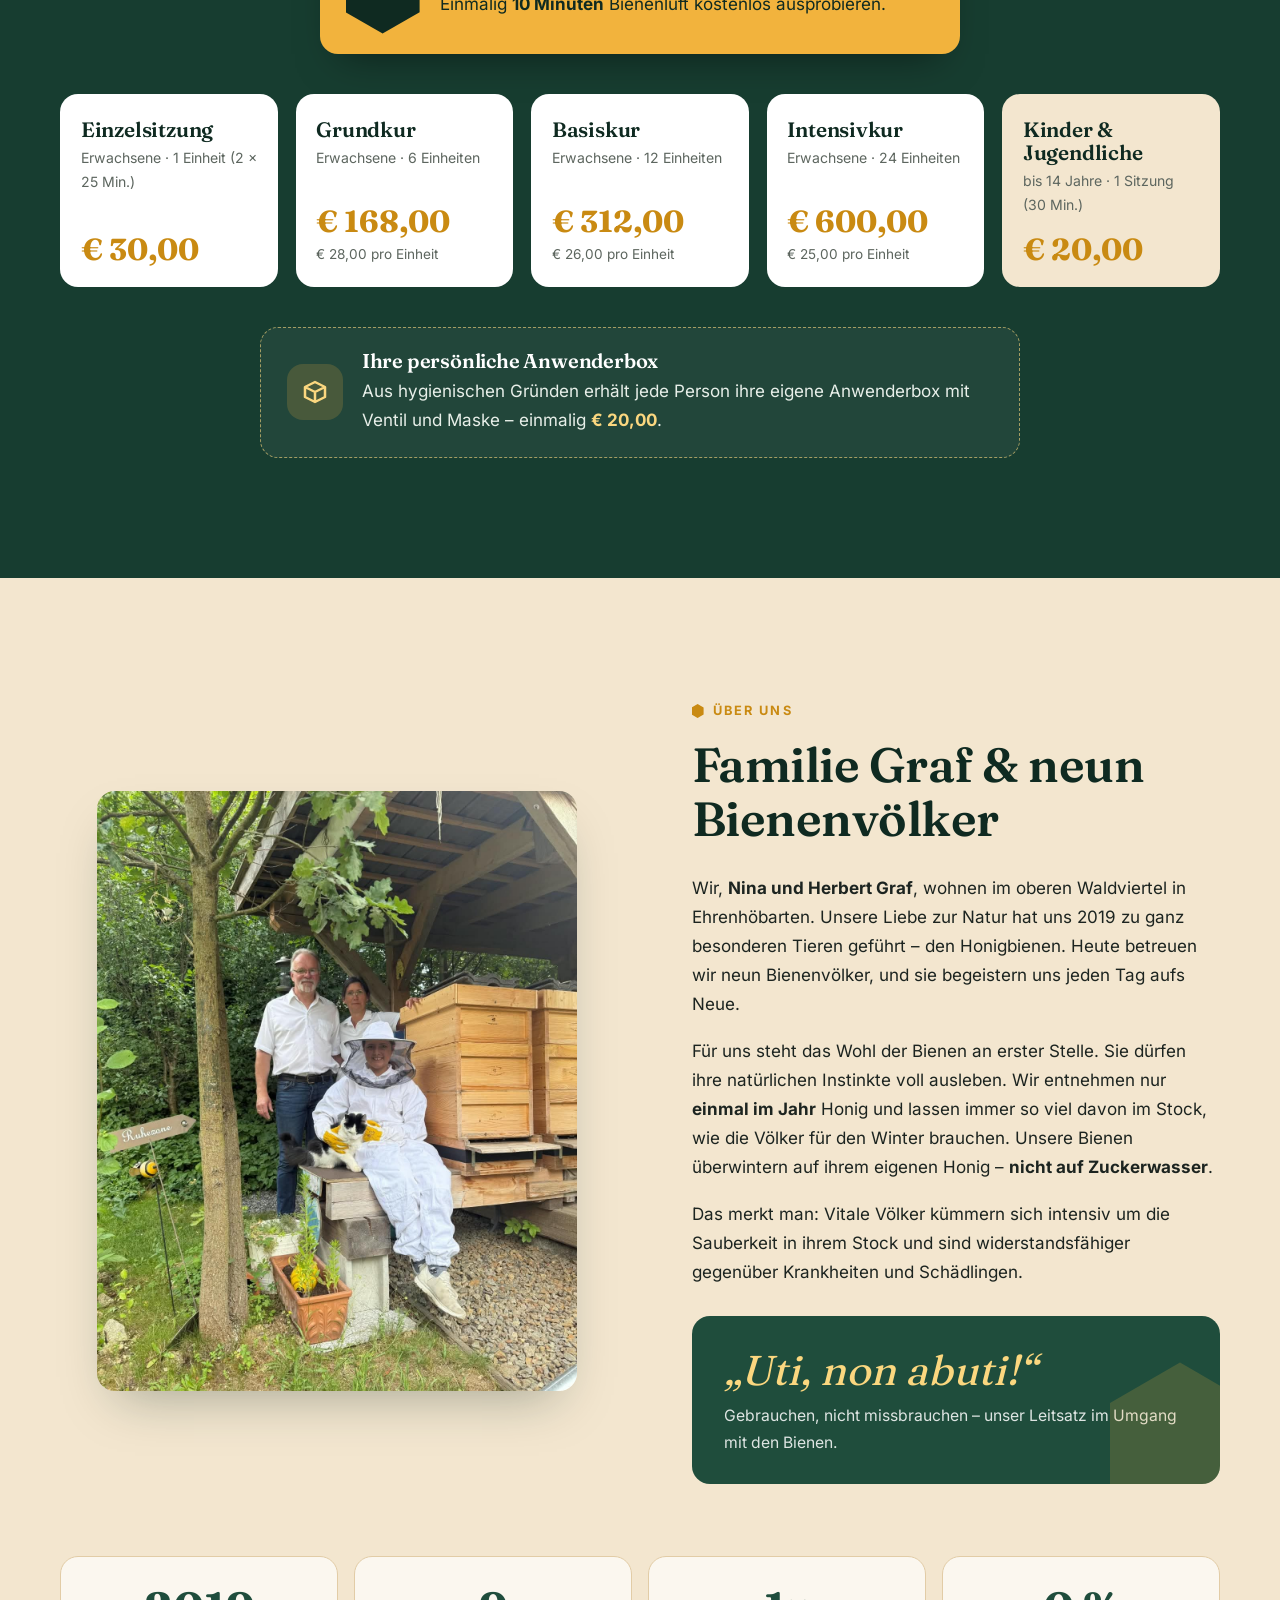
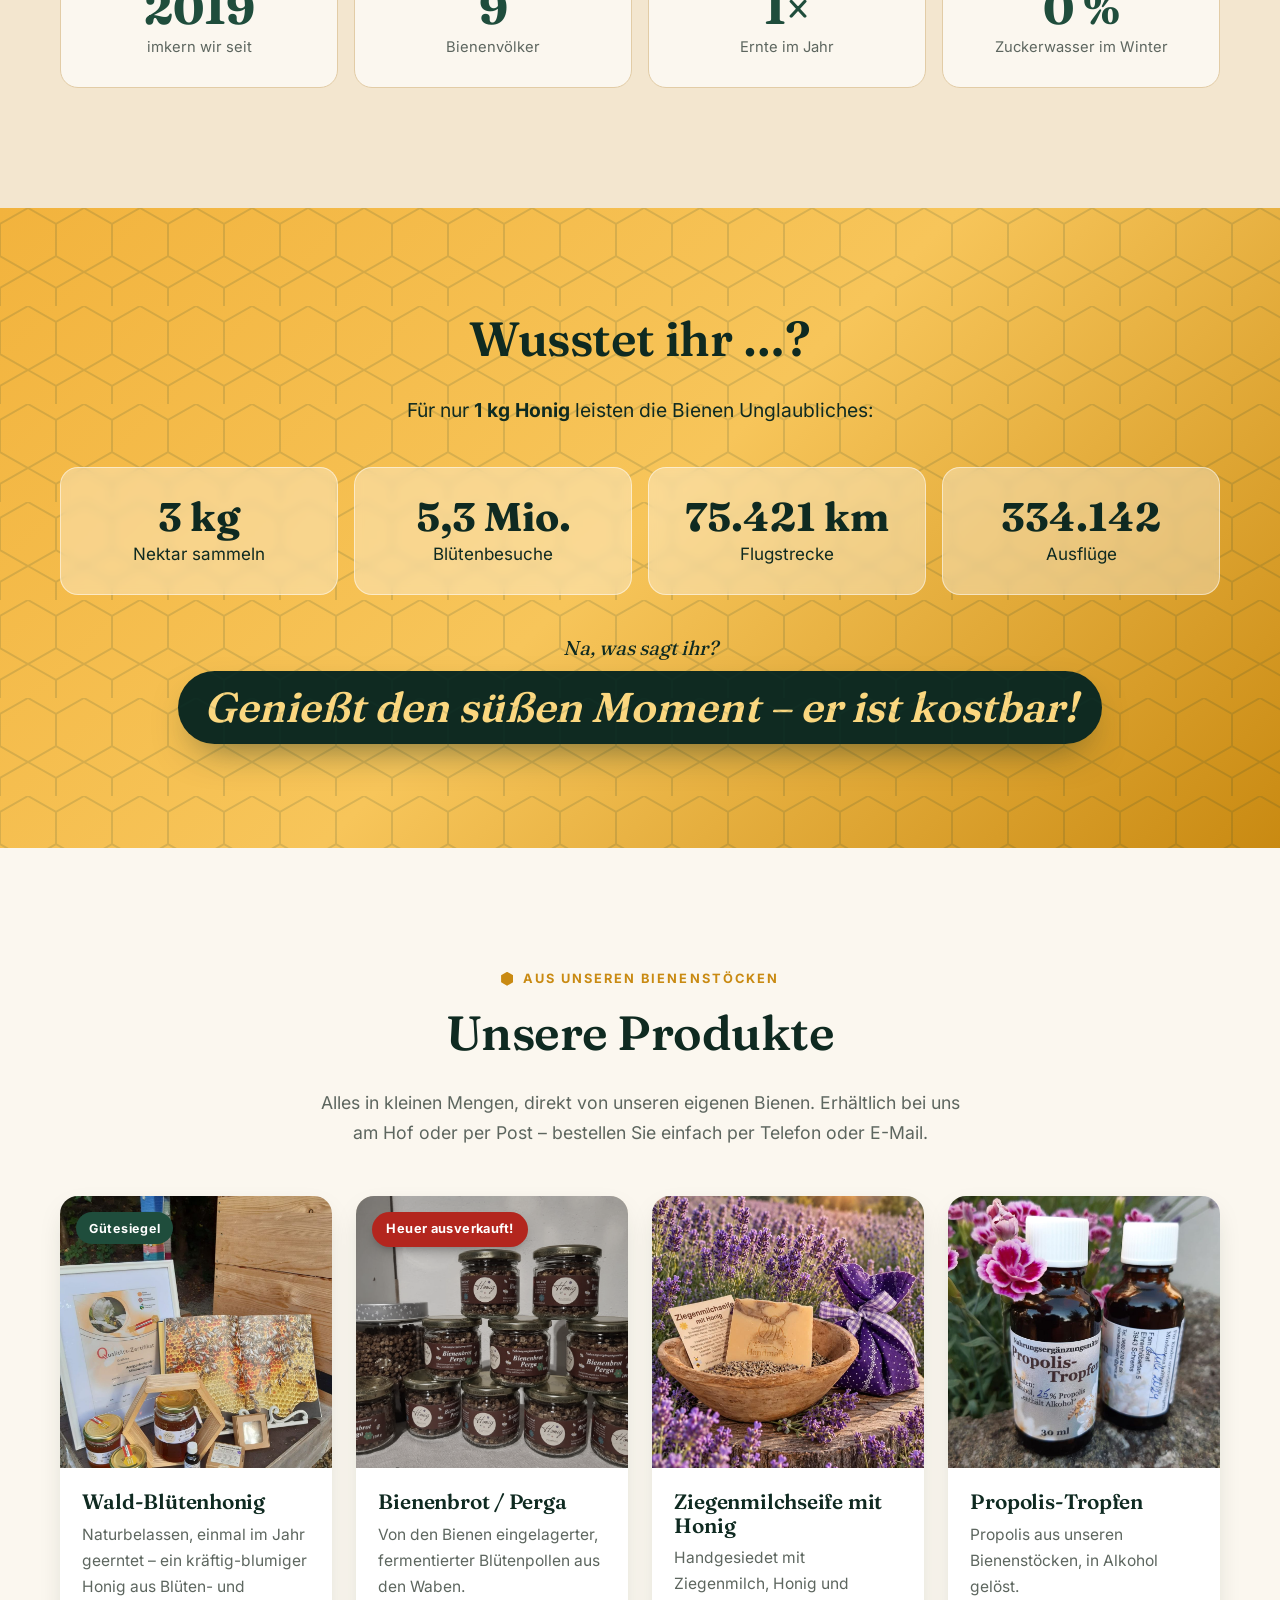
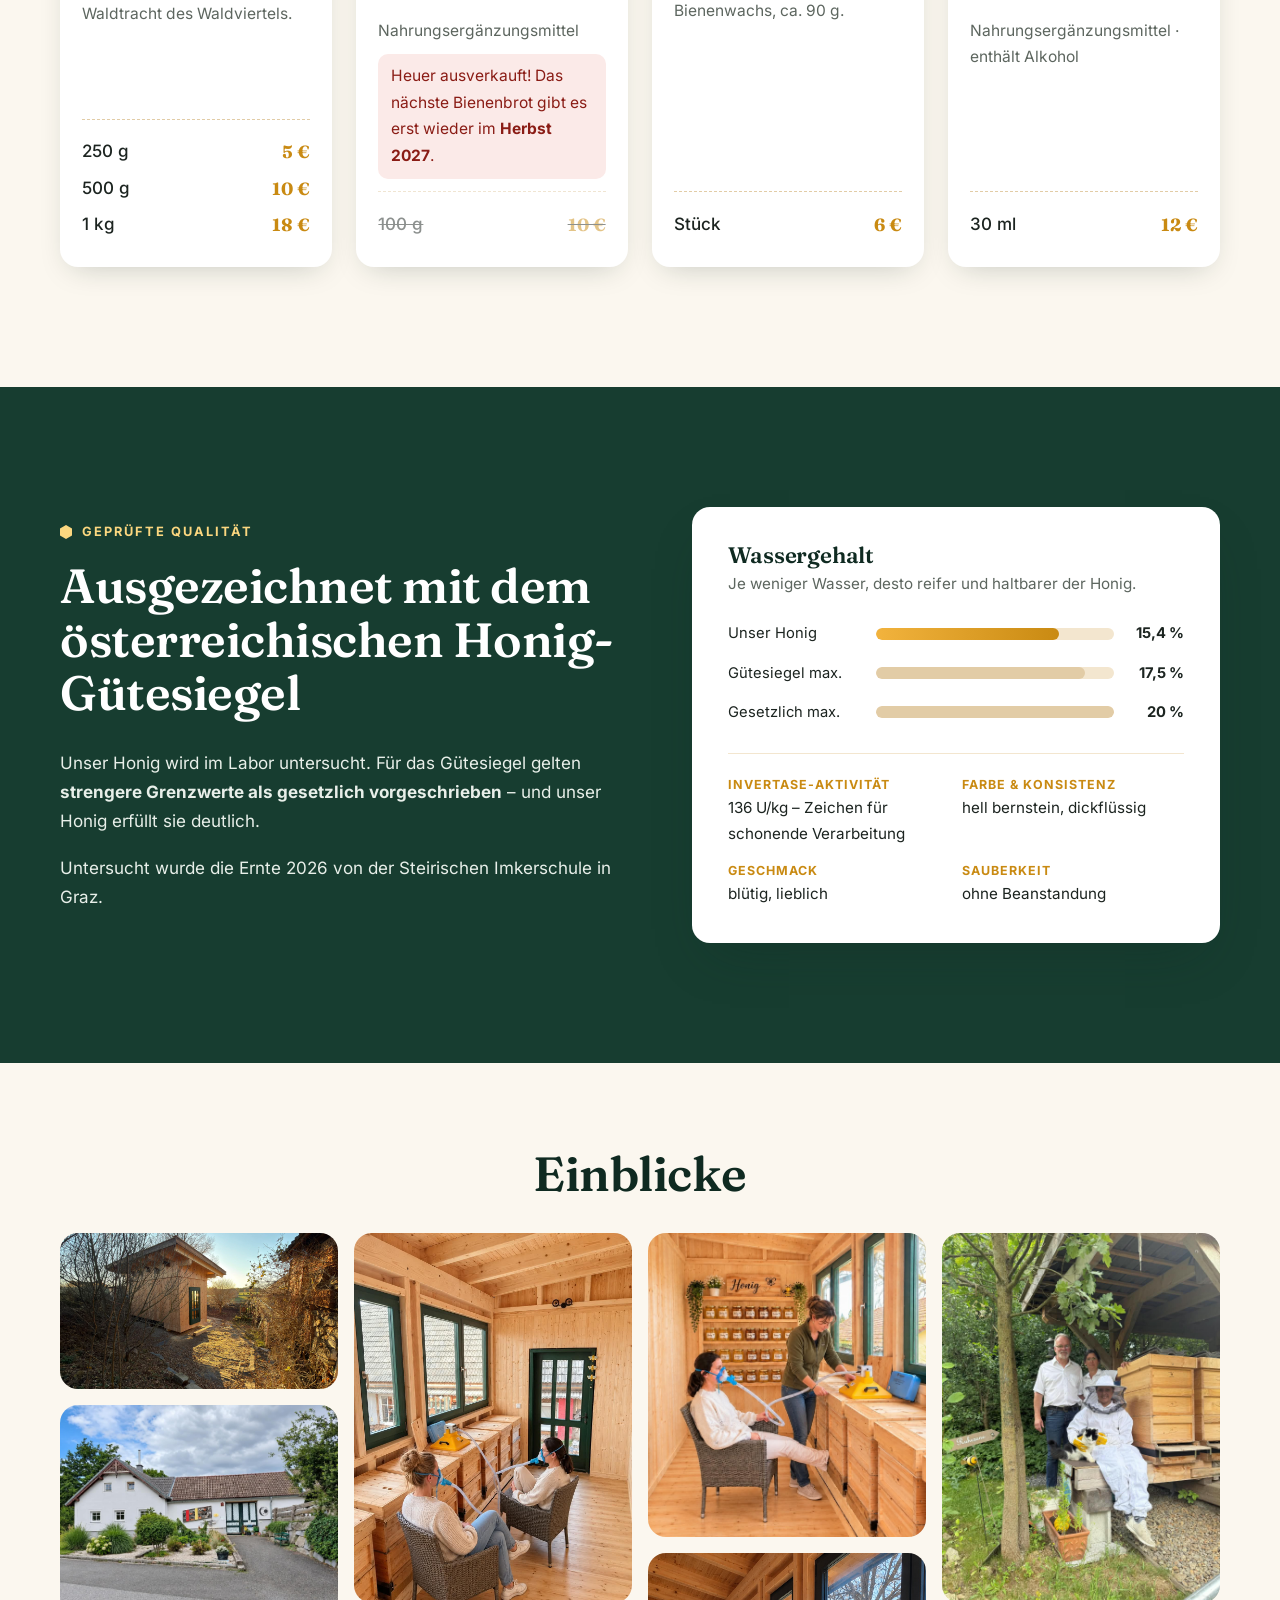
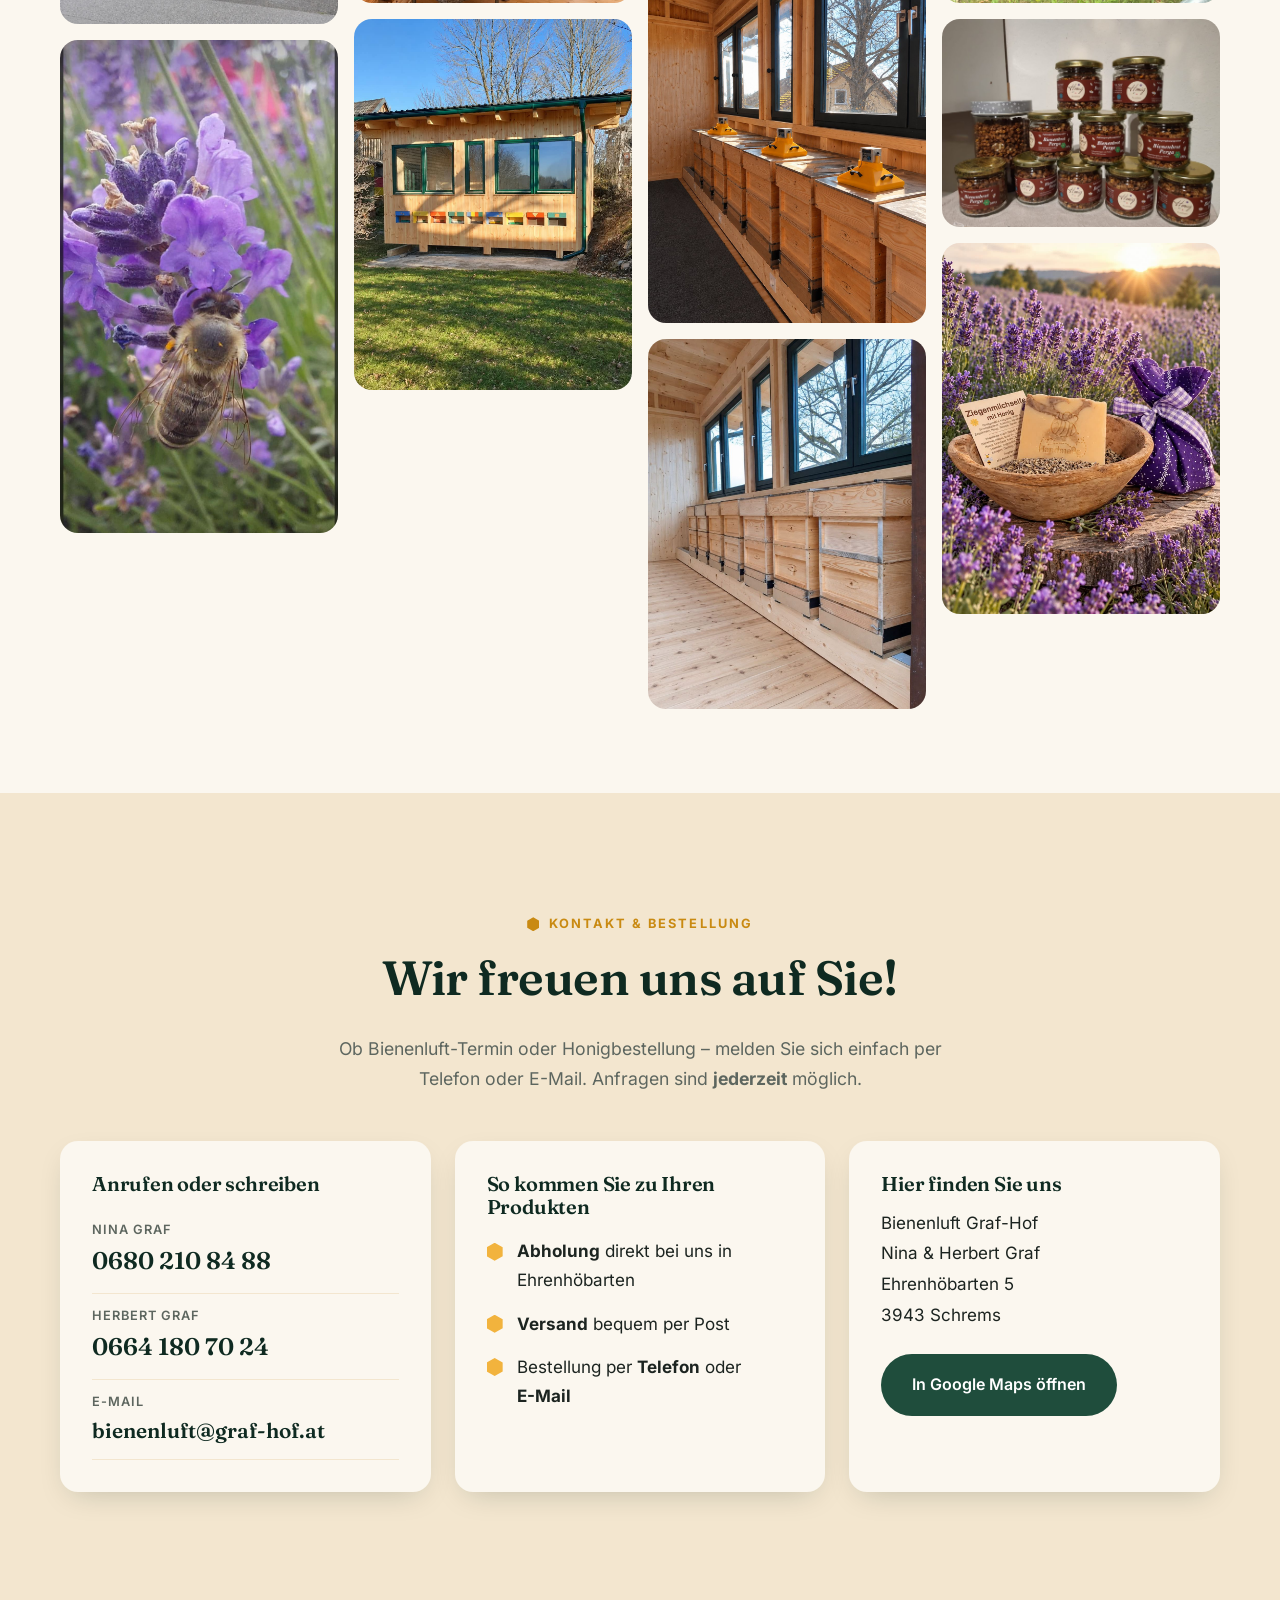
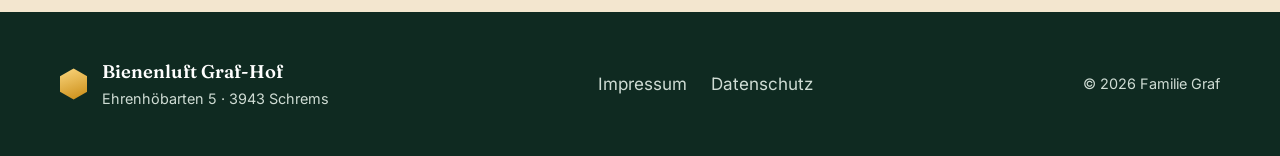
==== commit 2fc1251d: "Neues Seifen-Foto statt der alten Co-Authored-By: Claude Opus 5.5 <noreply@anthropic.com> Claude-Ses" ====
--- a/index.html
+++ b/index.html
@@ -344,7 +344,7 @@
 
           <article class="product reveal">
             <div class="product-img">
-              <img src="img/fotos/seife.jpg" alt="Ziegenmilchseife mit Honig in Kartonverpackung" loading="lazy" width="1051" height="1400">
+              <img src="img/fotos/seife-neu.jpg" alt="Ziegenmilchseife mit Honig in einer Holzschale im Lavendelfeld" loading="lazy" width="1086" height="1448">
             </div>
             <div class="product-body">
               <h3>Ziegenmilchseife mit Honig</h3>
@@ -426,7 +426,7 @@
           <a href="img/fotos/haus-innen.jpg" class="lb reveal"><img src="img/fotos/haus-innen.jpg" alt="Innenraum des Bienenluft-Hauses mit Bienenstöcken" loading="lazy" width="1052" height="1400"></a>
           <a href="img/fotos/familie-graf.jpg" class="lb reveal"><img src="img/fotos/familie-graf.jpg" alt="Familie Graf bei den Bienenstöcken" loading="lazy" width="1200" height="1600"></a>
           <a href="img/fotos/bienenbrot.jpg" class="lb reveal"><img src="img/fotos/bienenbrot.jpg" alt="Bienenbrot in Gläsern" loading="lazy" width="1200" height="899"></a>
-          <a href="img/fotos/seife-2.jpg" class="lb reveal"><img src="img/fotos/seife-2.jpg" alt="Honigseife mit eingeprägter Biene" loading="lazy" width="1051" height="1400"></a>
+          <a href="img/fotos/seife-neu.jpg" class="lb reveal"><img src="img/fotos/seife-neu.jpg" alt="Ziegenmilchseife mit Honig im Lavendelfeld" loading="lazy" width="1086" height="1448"></a>
         </div>
       </div>
     </section>
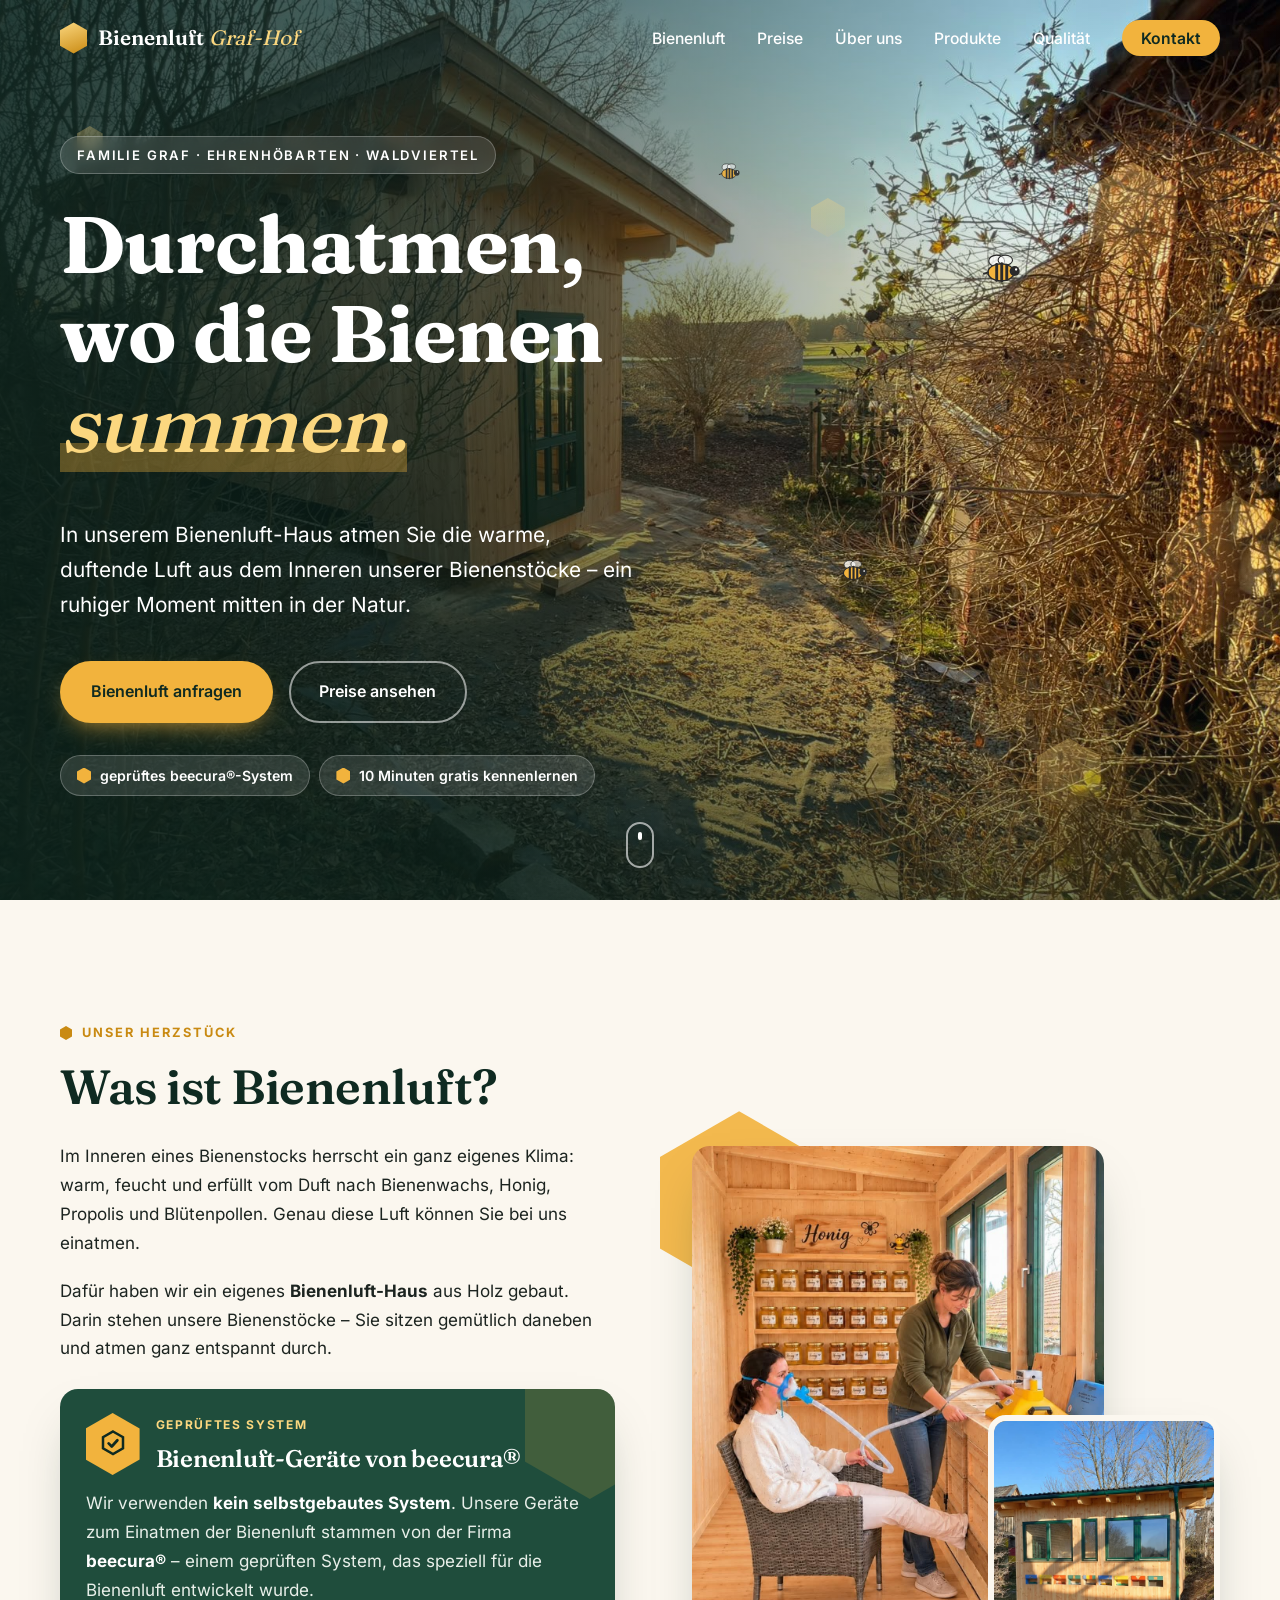
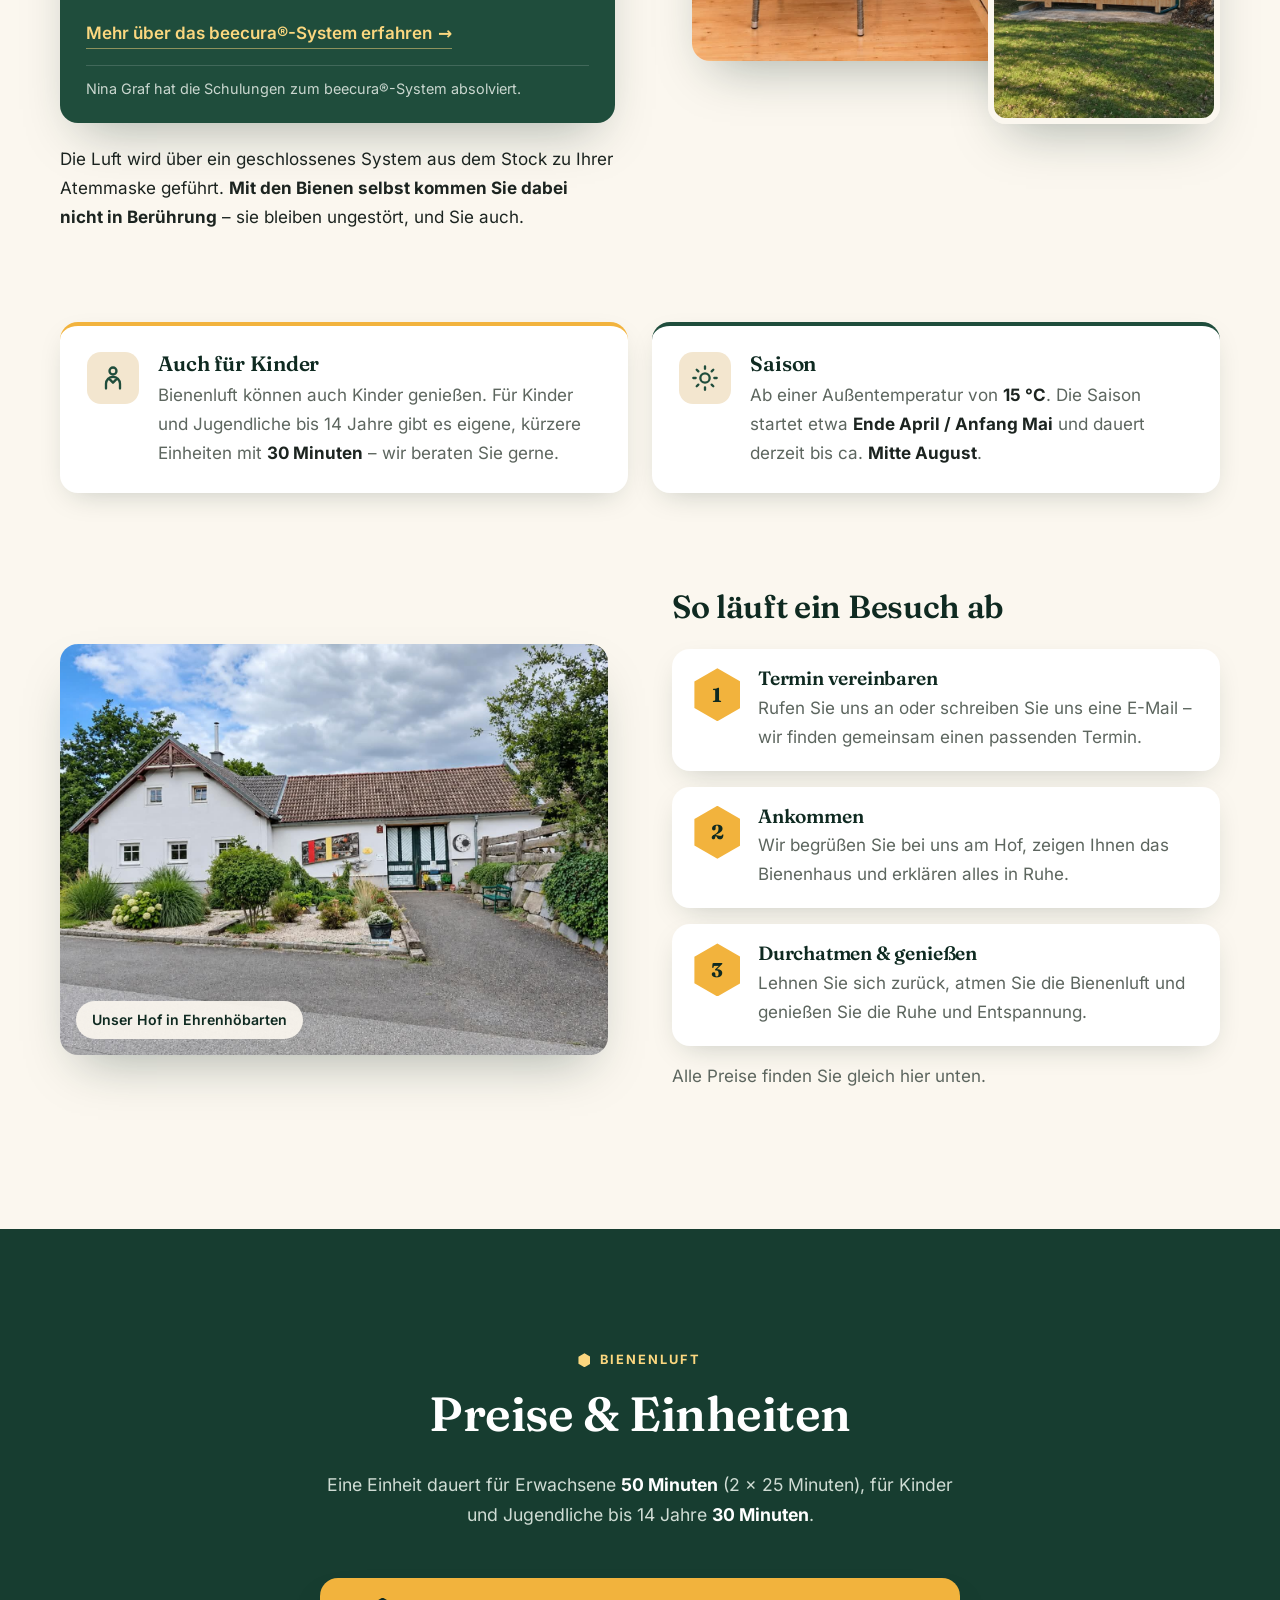
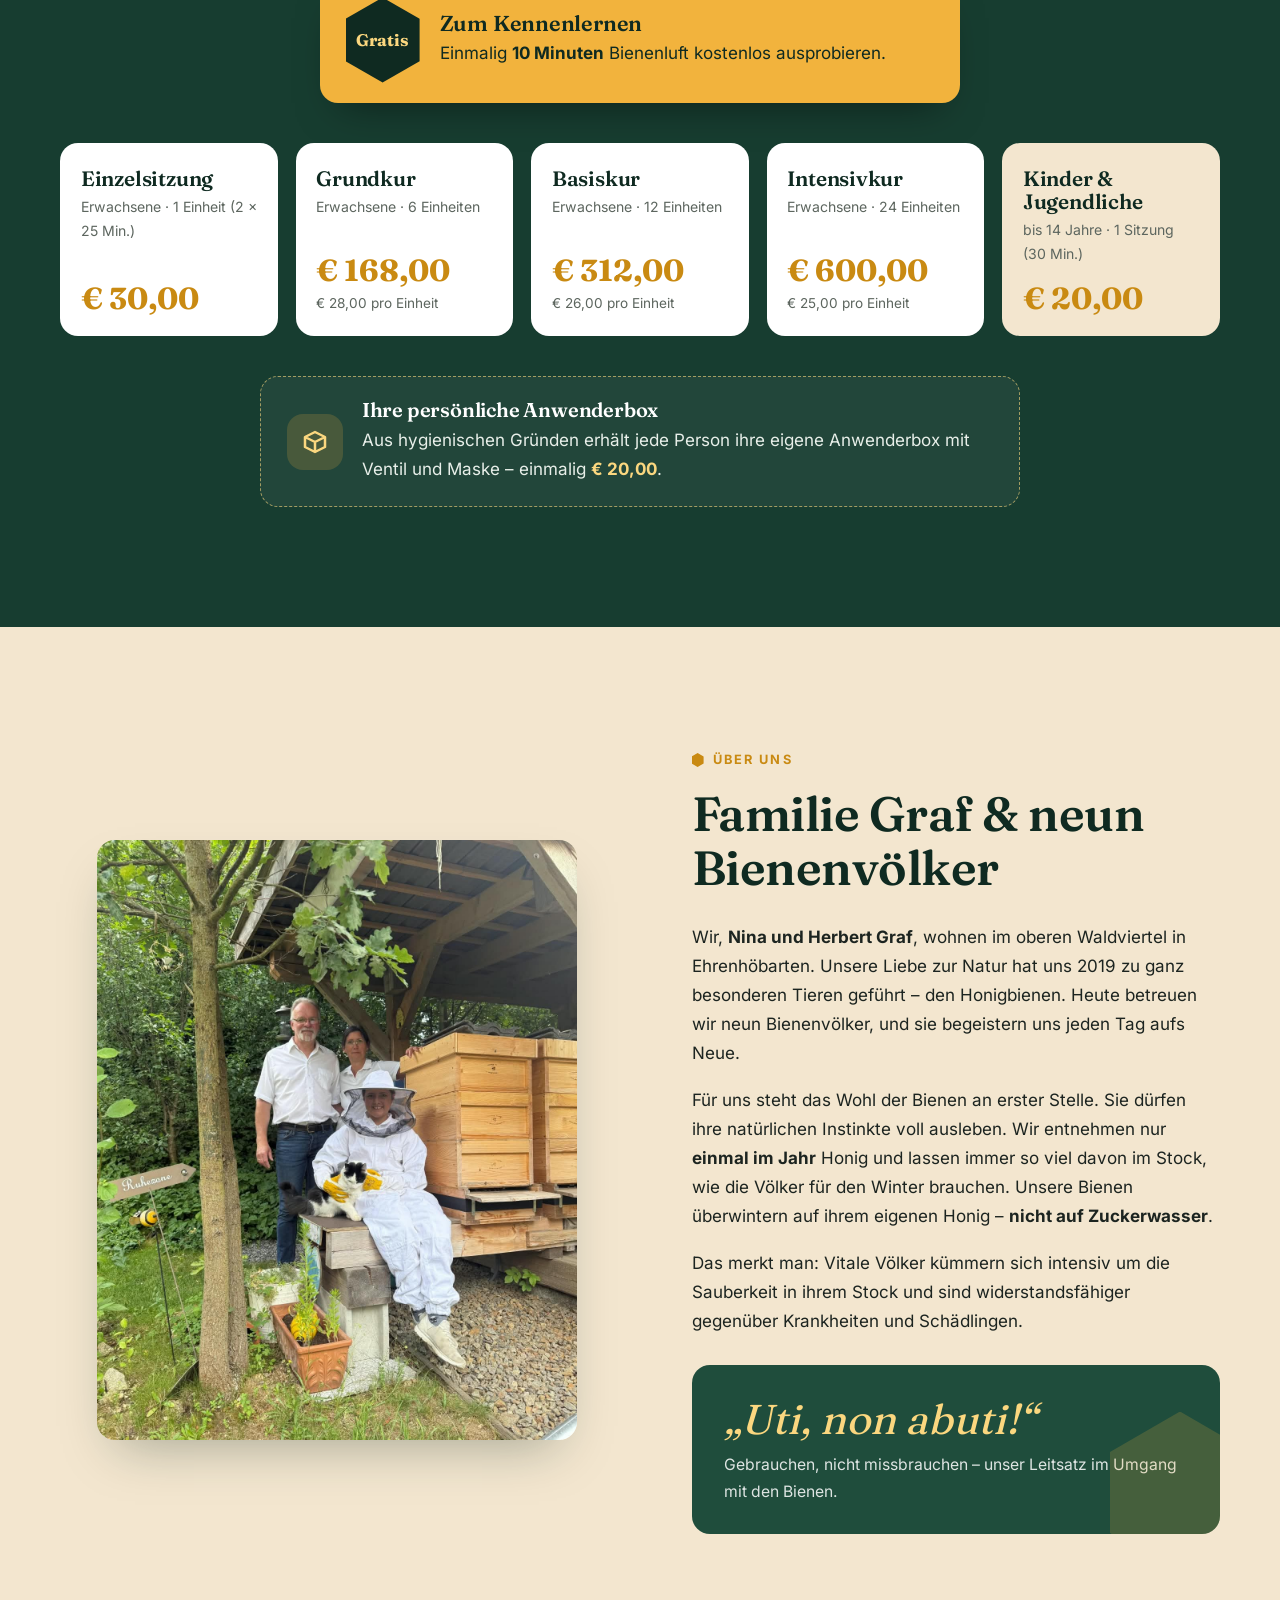
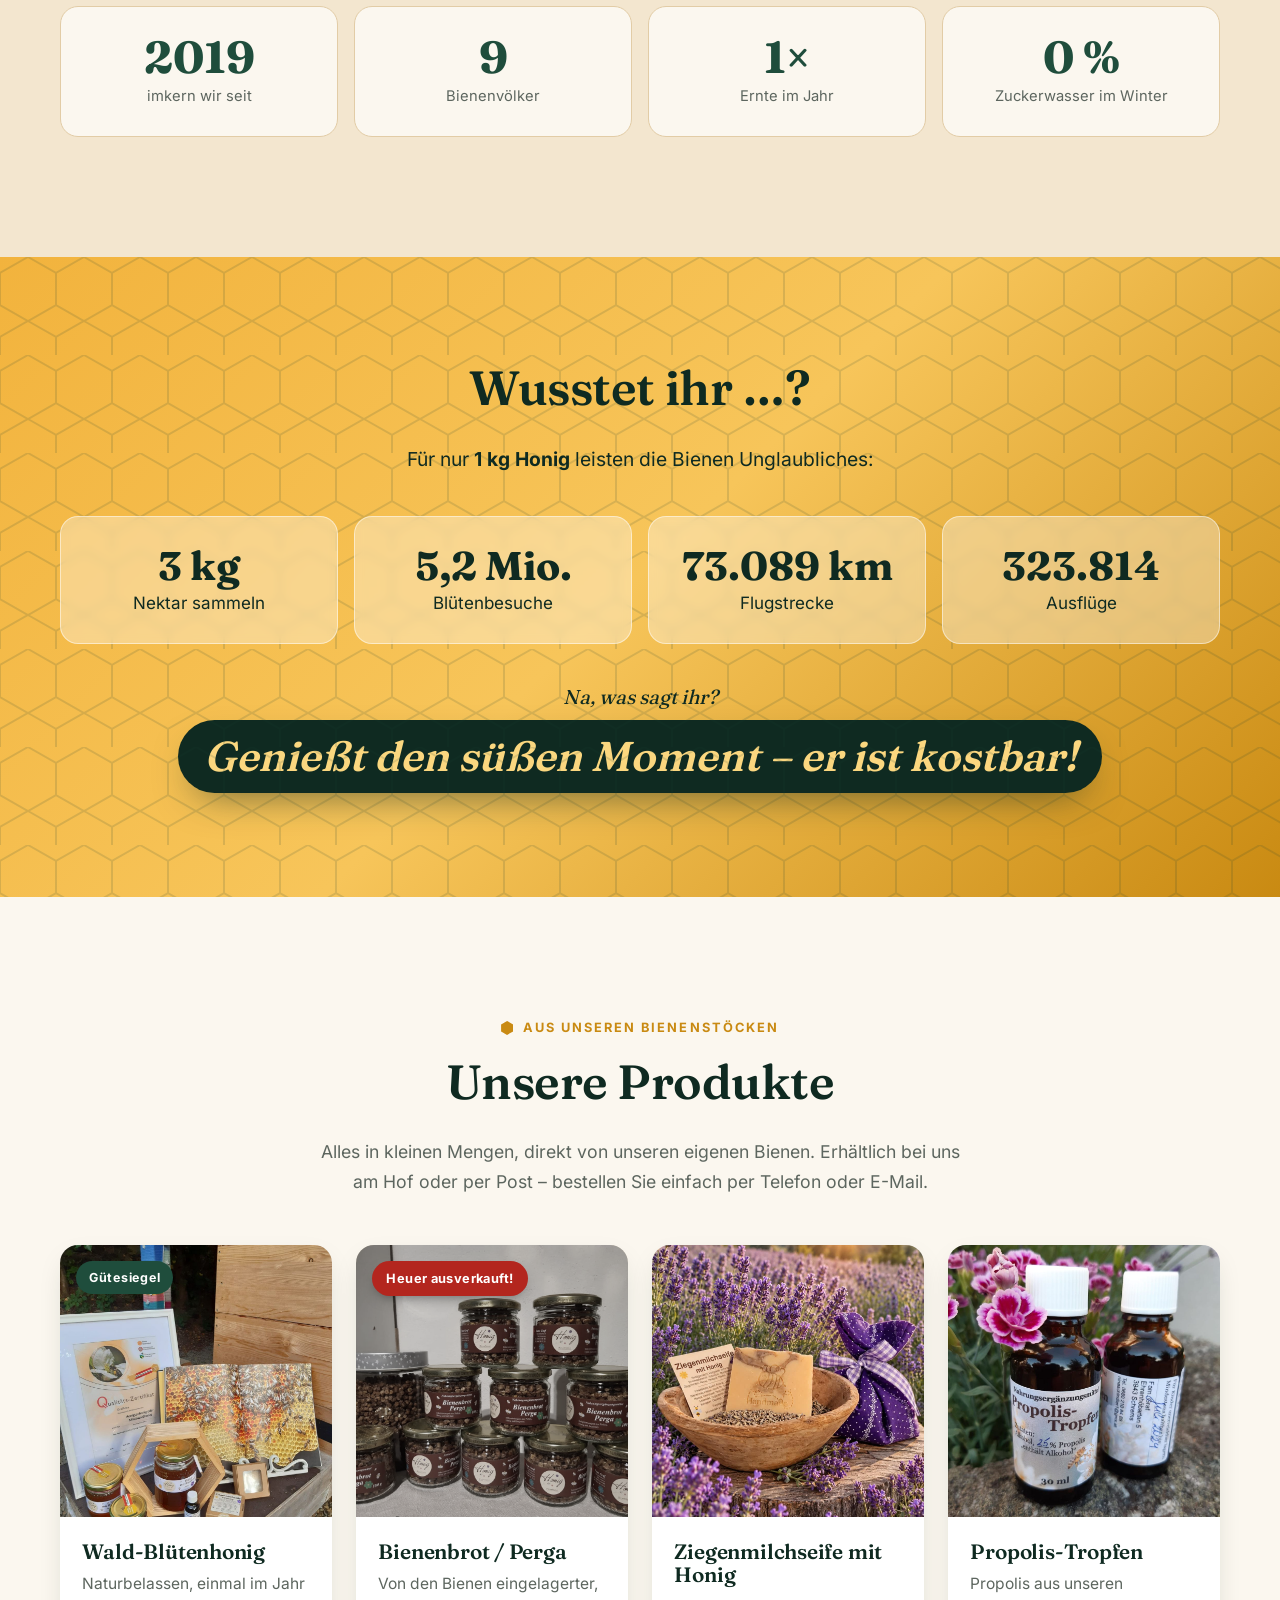
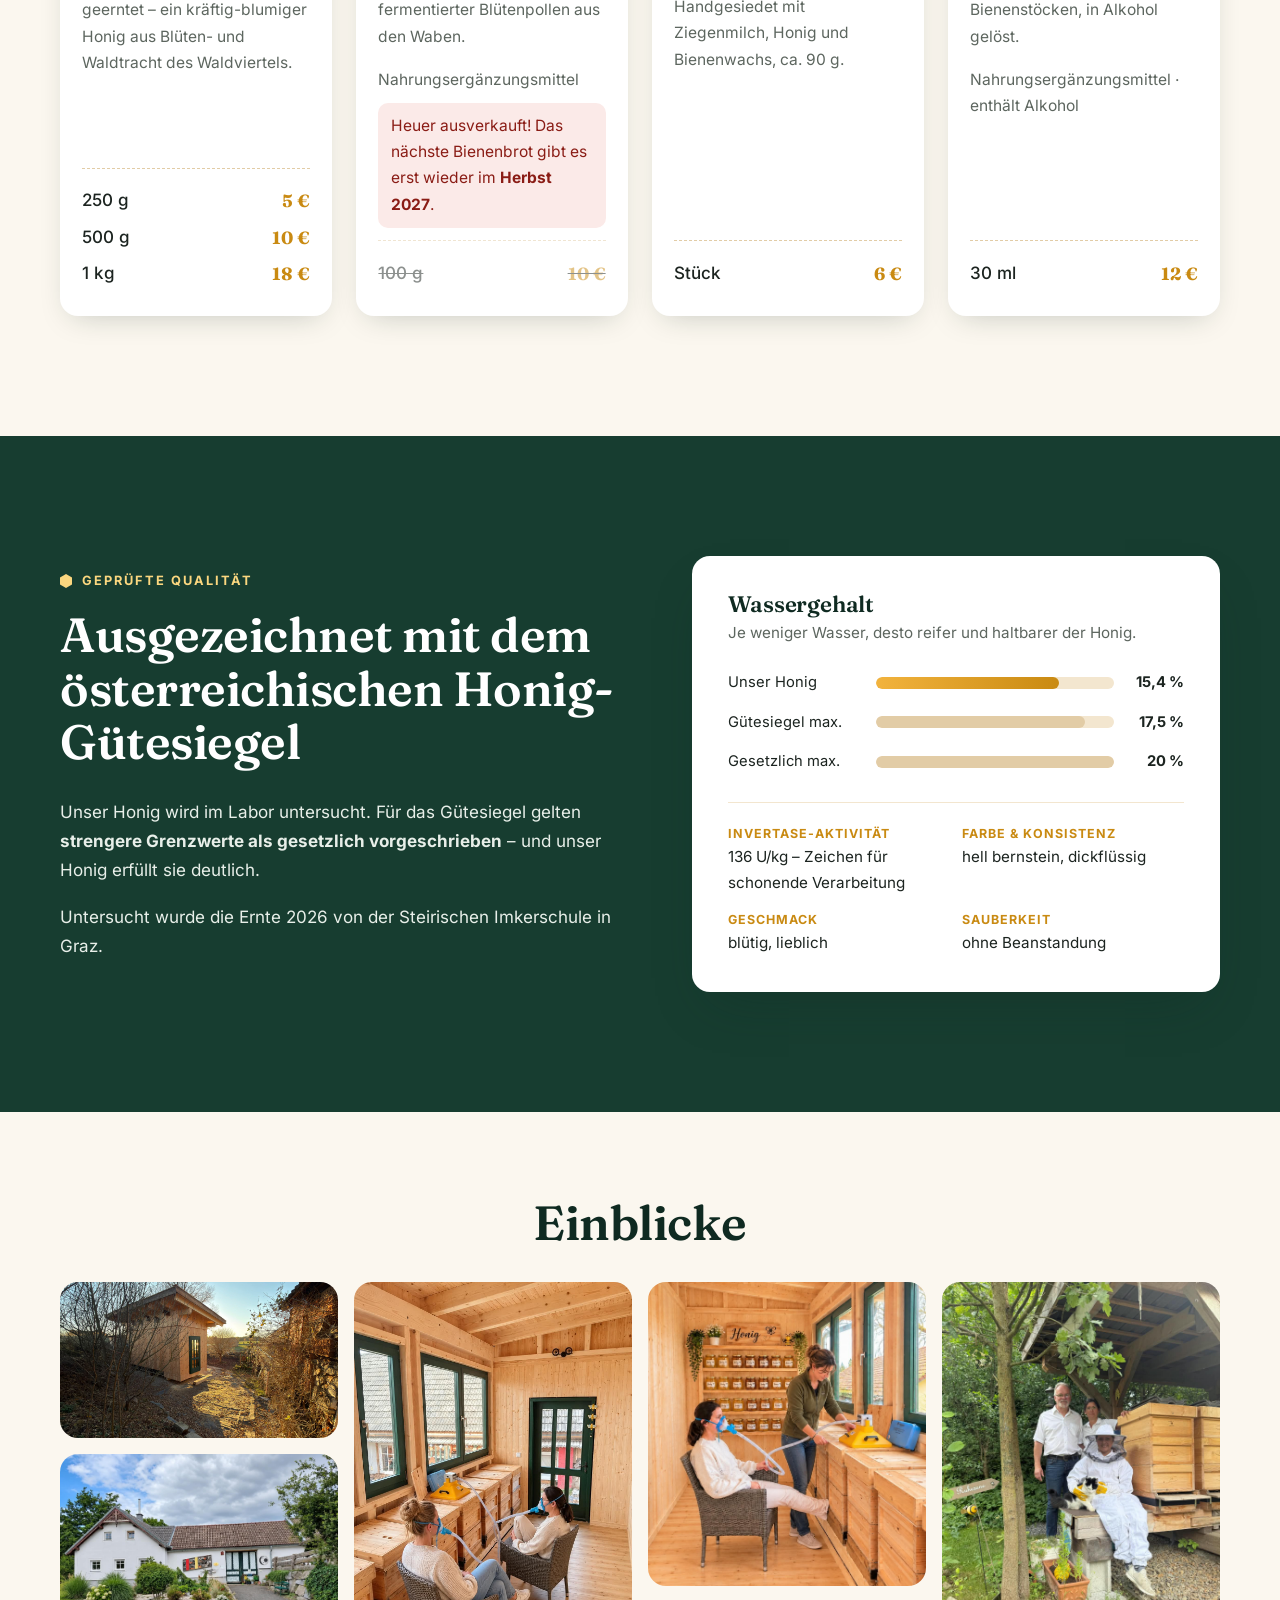
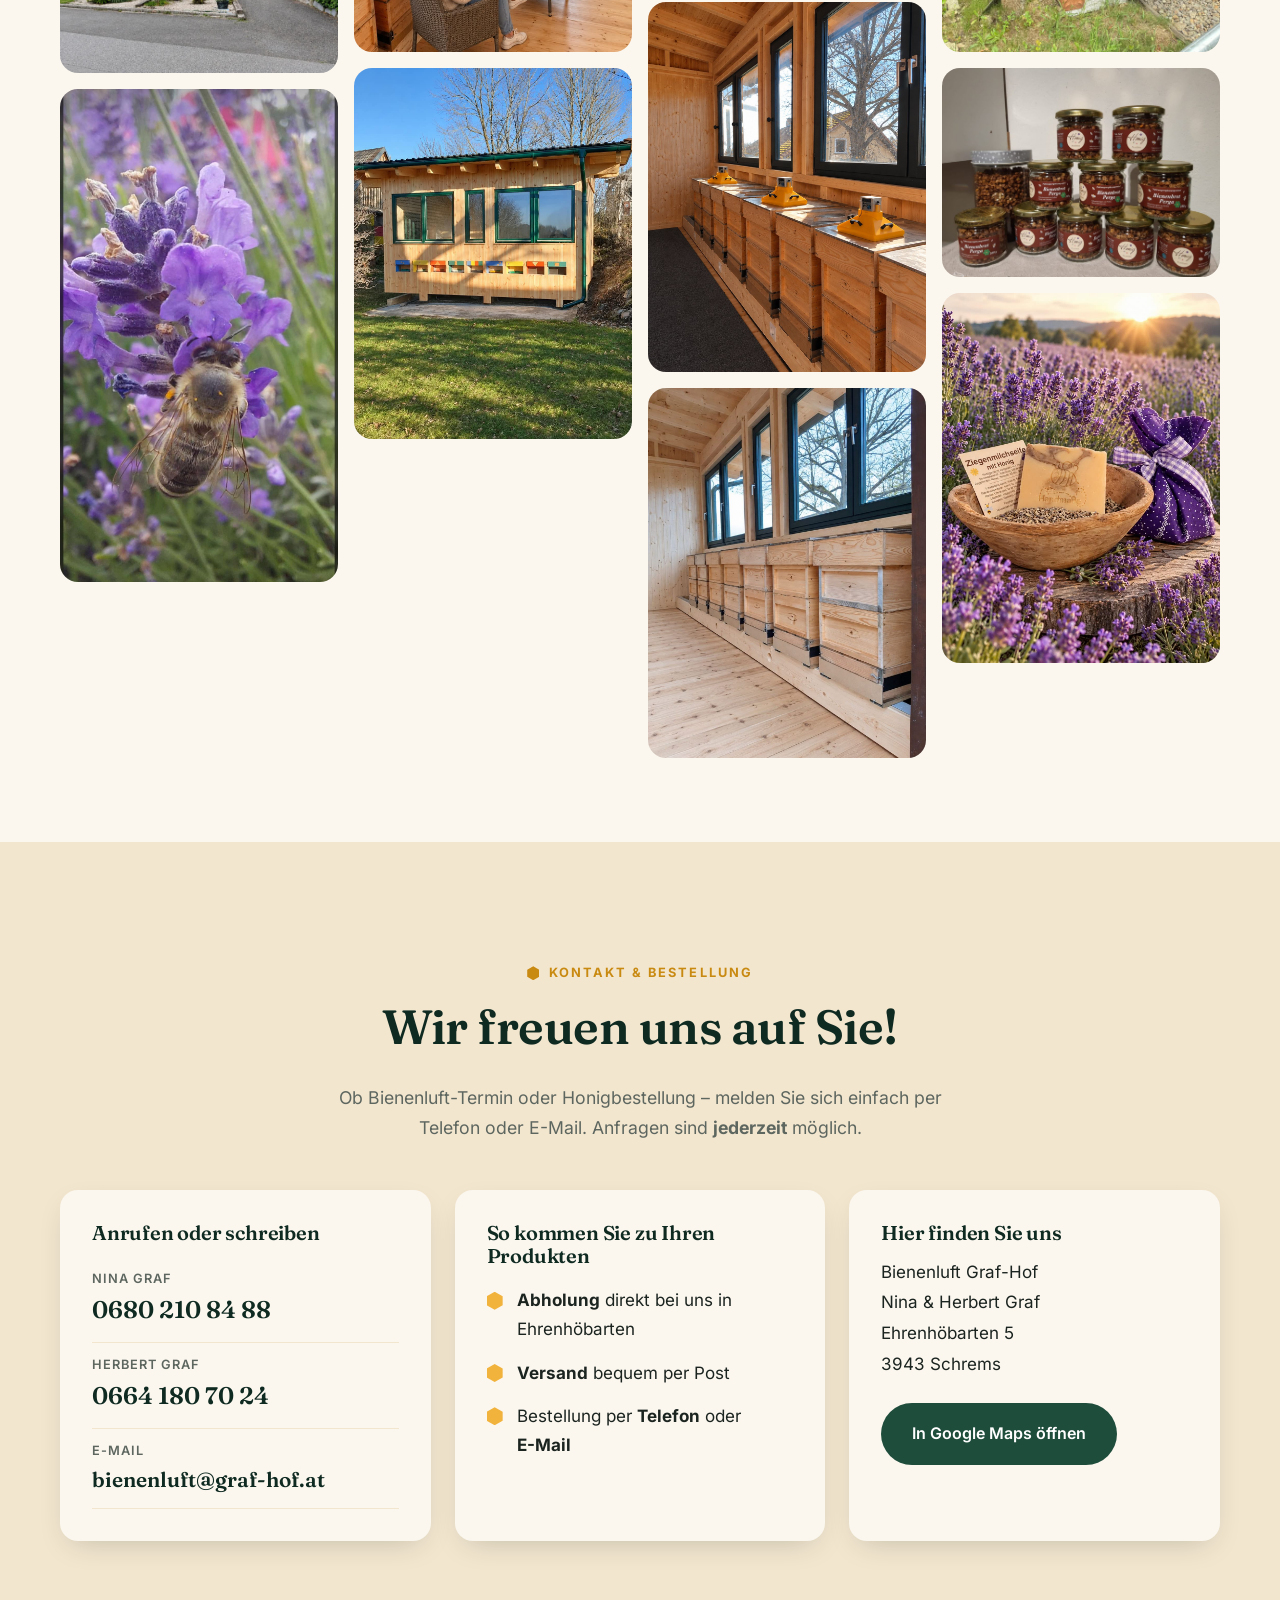
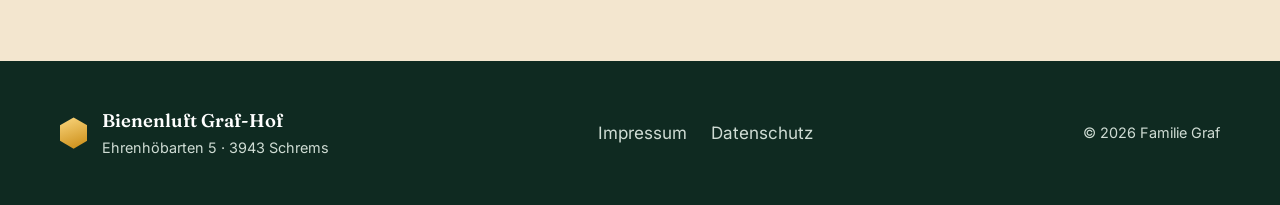
==== commit 0752e792: "Link zur offiziellen beecura-Website im beecura-Kasten Co-Authored-By: Claude Opus 5.5 <noreply@anth" ====
--- a/index.html
+++ b/index.html
@@ -129,6 +129,7 @@
                 </div>
               </div>
               <p>Wir verwenden <strong>kein selbstgebautes System</strong>. Unsere Geräte zum Einatmen der Bienenluft stammen von der Firma <strong>beecura®</strong> – einem geprüften System, das speziell für die Bienenluft entwickelt wurde.</p>
+              <a class="beecura-link" href="https://www.beecura.com/" target="_blank" rel="noopener">Mehr über das beecura®-System erfahren <span aria-hidden="true">→</span><span class="sr-only"> (öffnet in neuem Fenster)</span></a>
               <p class="beecura-foot">Nina Graf hat die Schulungen zum beecura®-System absolviert.</p>
             </div>
 
--- a/css/style.css
+++ b/css/style.css
@@ -669,3 +669,10 @@
 }
 
 .phone-mail { font-size: clamp(1.05rem, 2.4vw, 1.3rem); overflow-wrap: anywhere; }
+
+.beecura-link {
+  display: inline-flex; align-items: center; gap: .4rem; margin: .2rem 0 1rem;
+  color: var(--honig-hell); font-weight: 600; text-decoration: none;
+  border-bottom: 1px solid rgba(251, 215, 127, .5); transition: gap .3s var(--ease), color .3s;
+}
+.beecura-link:hover { color: var(--weiss); gap: .7rem; }
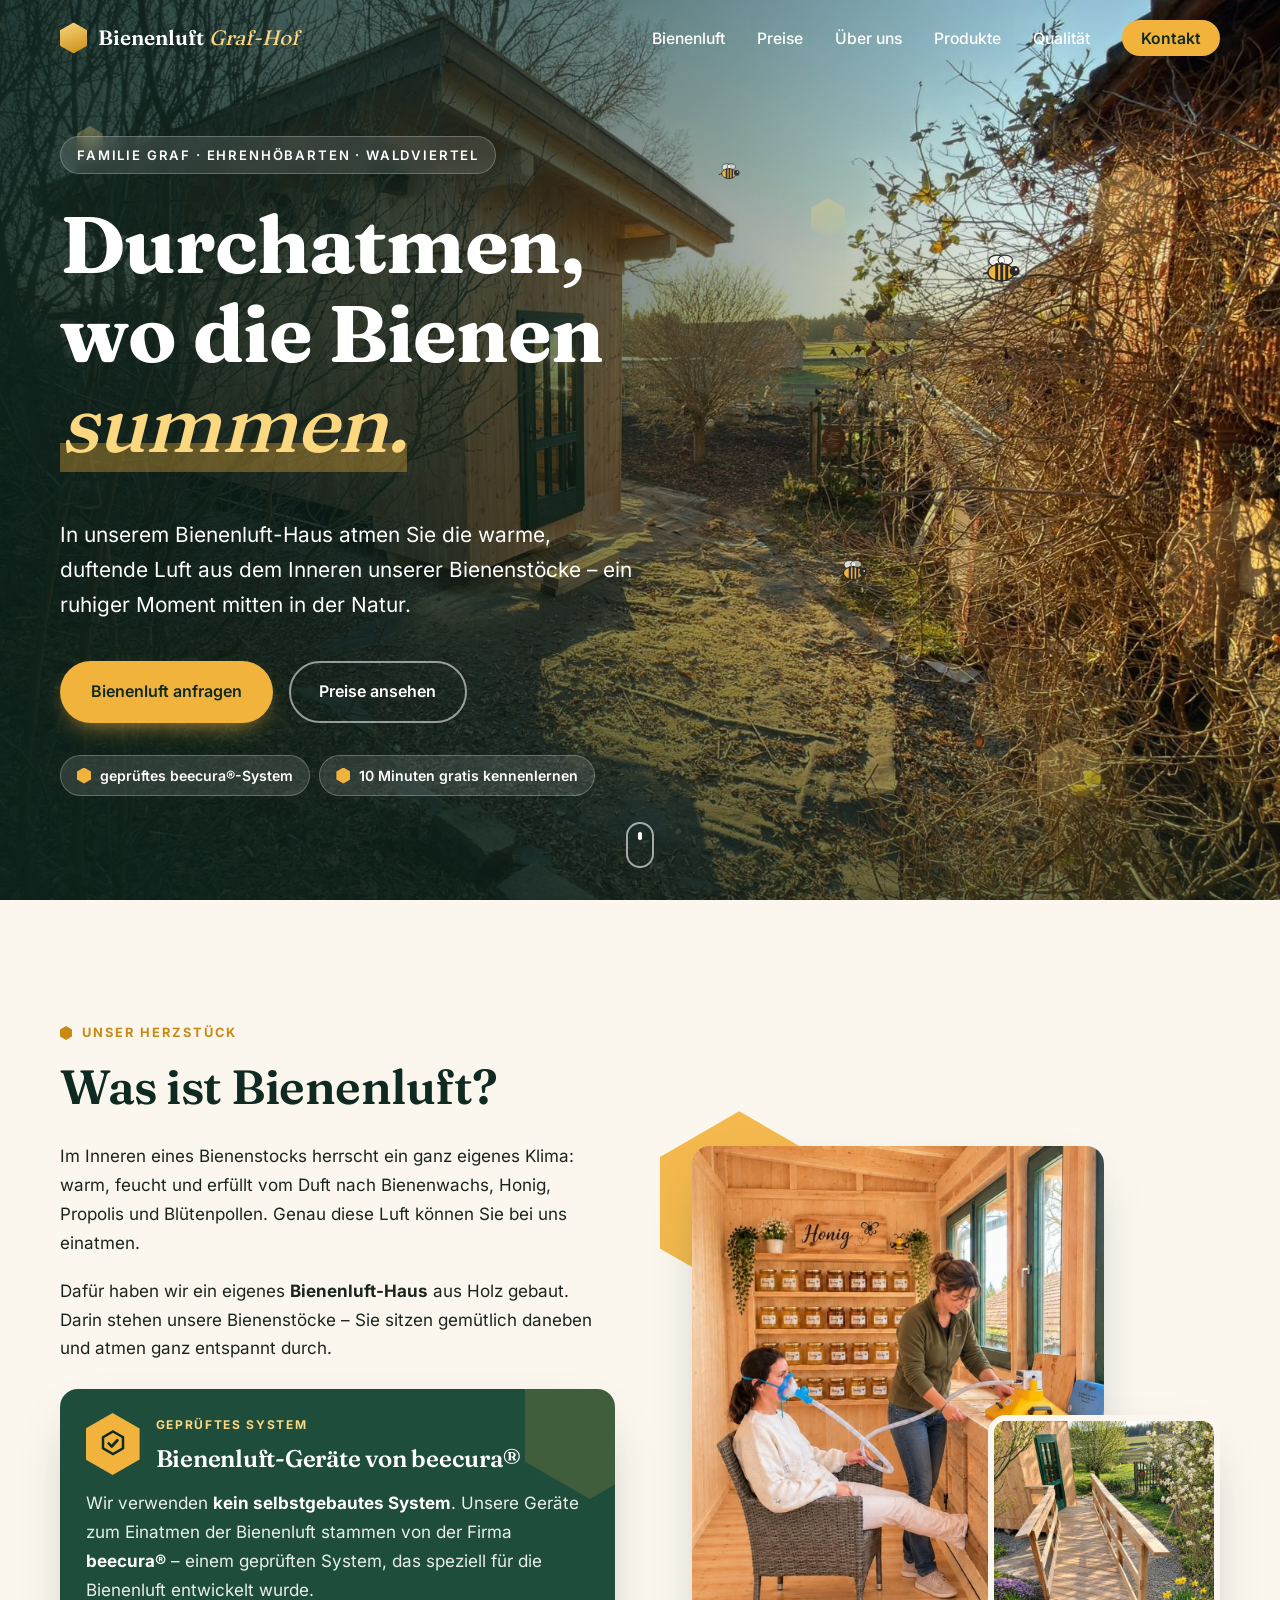
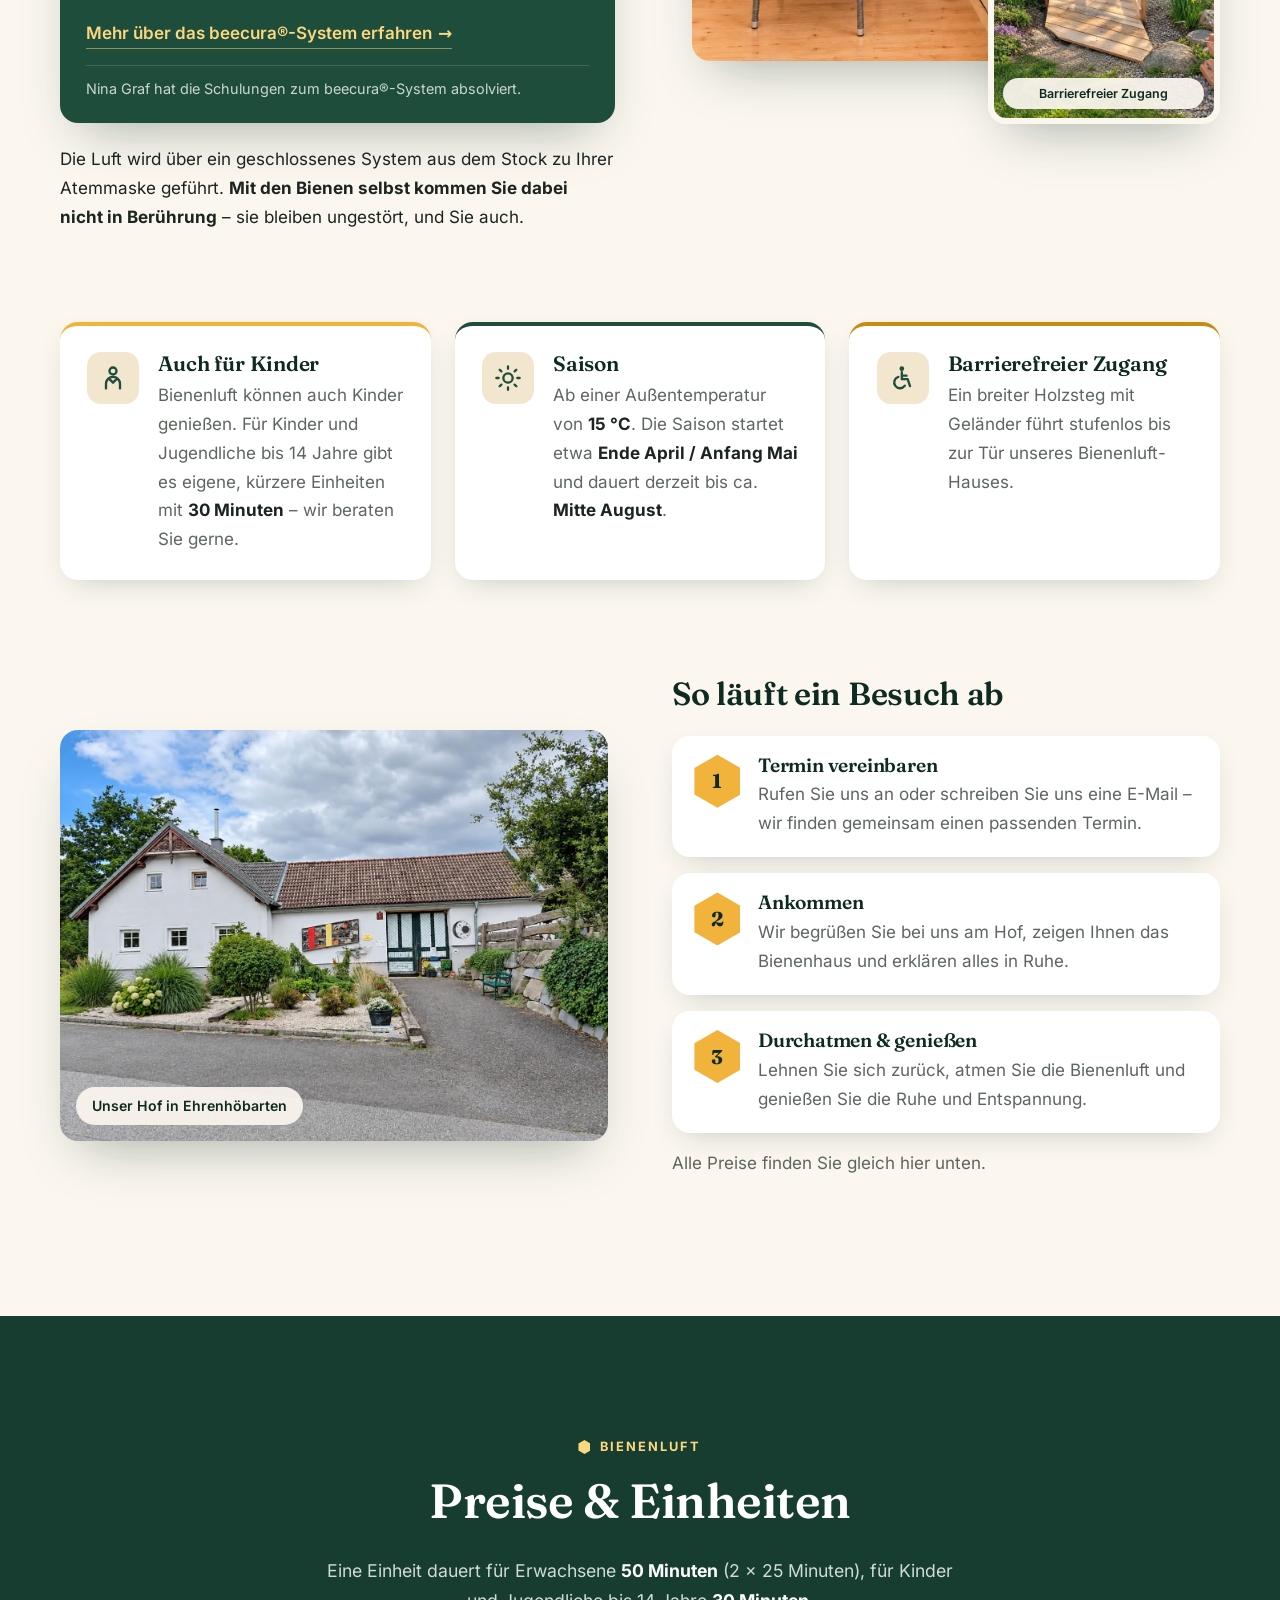
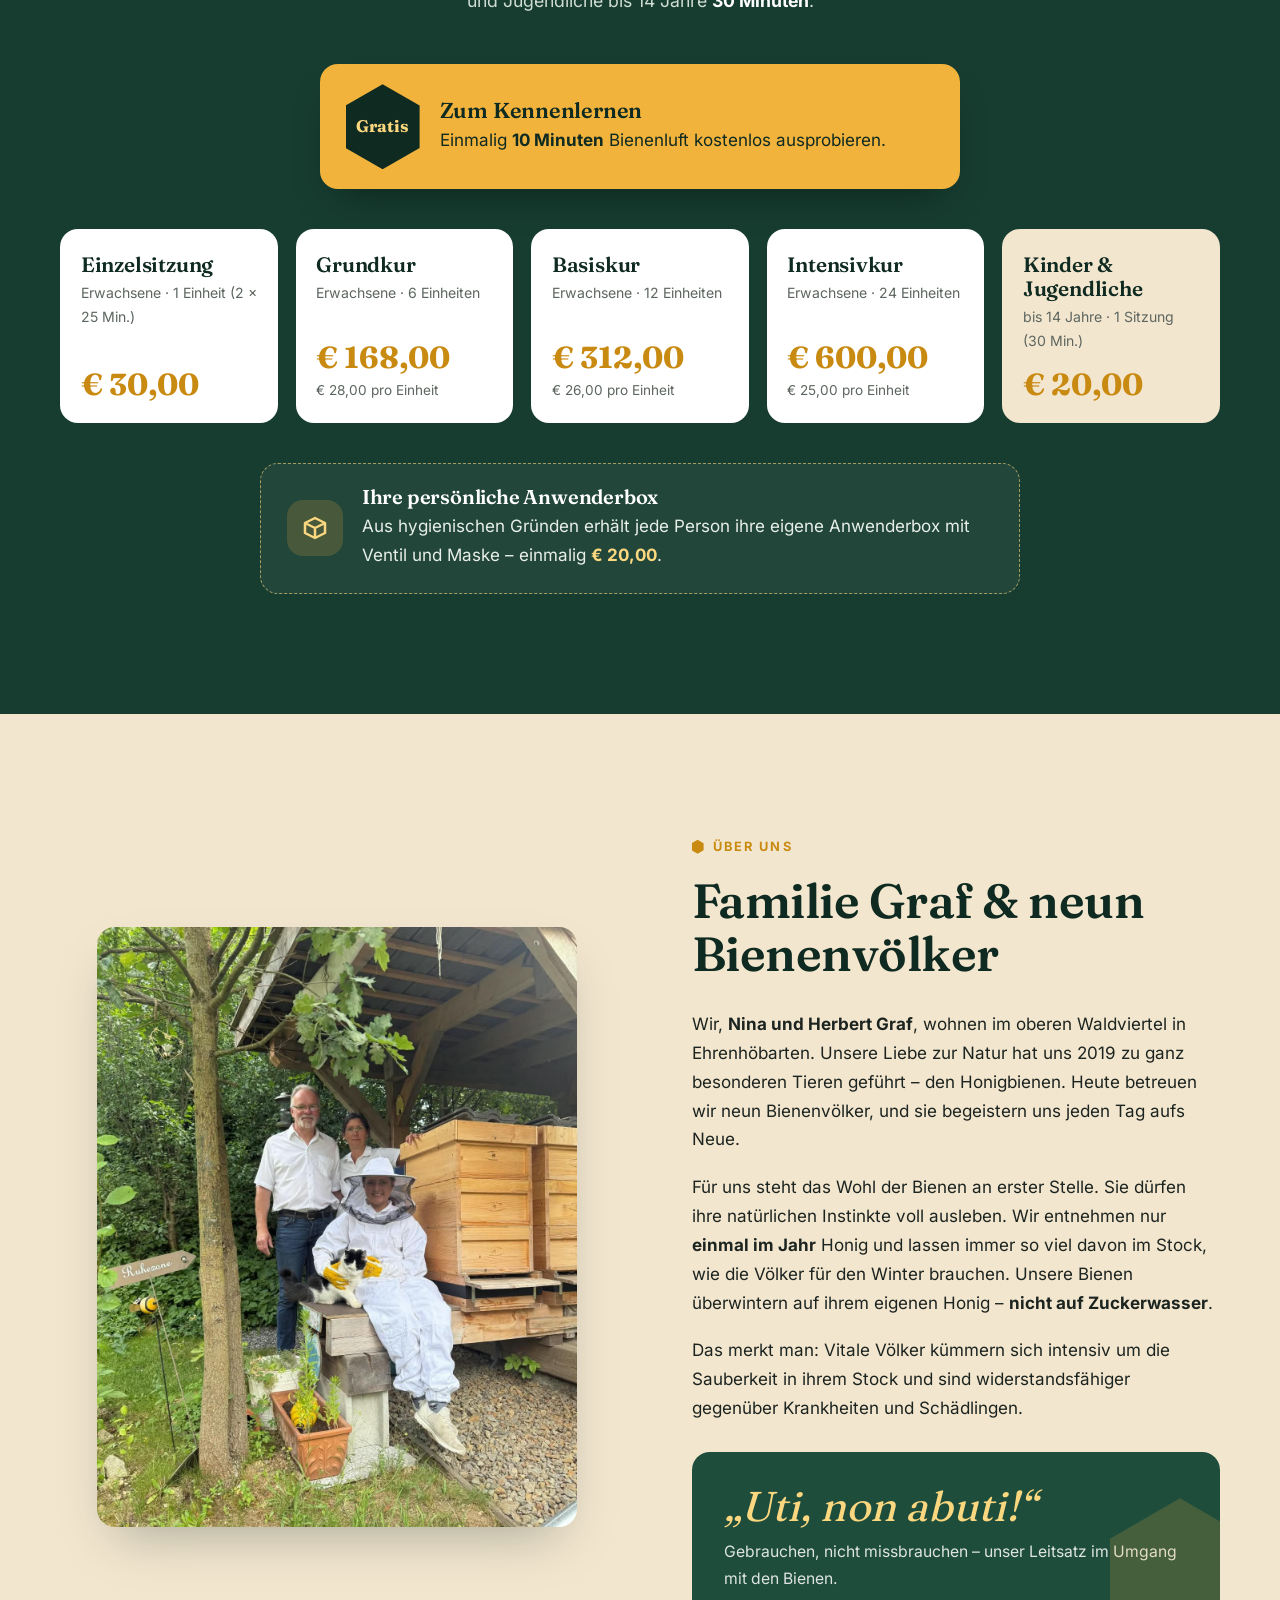
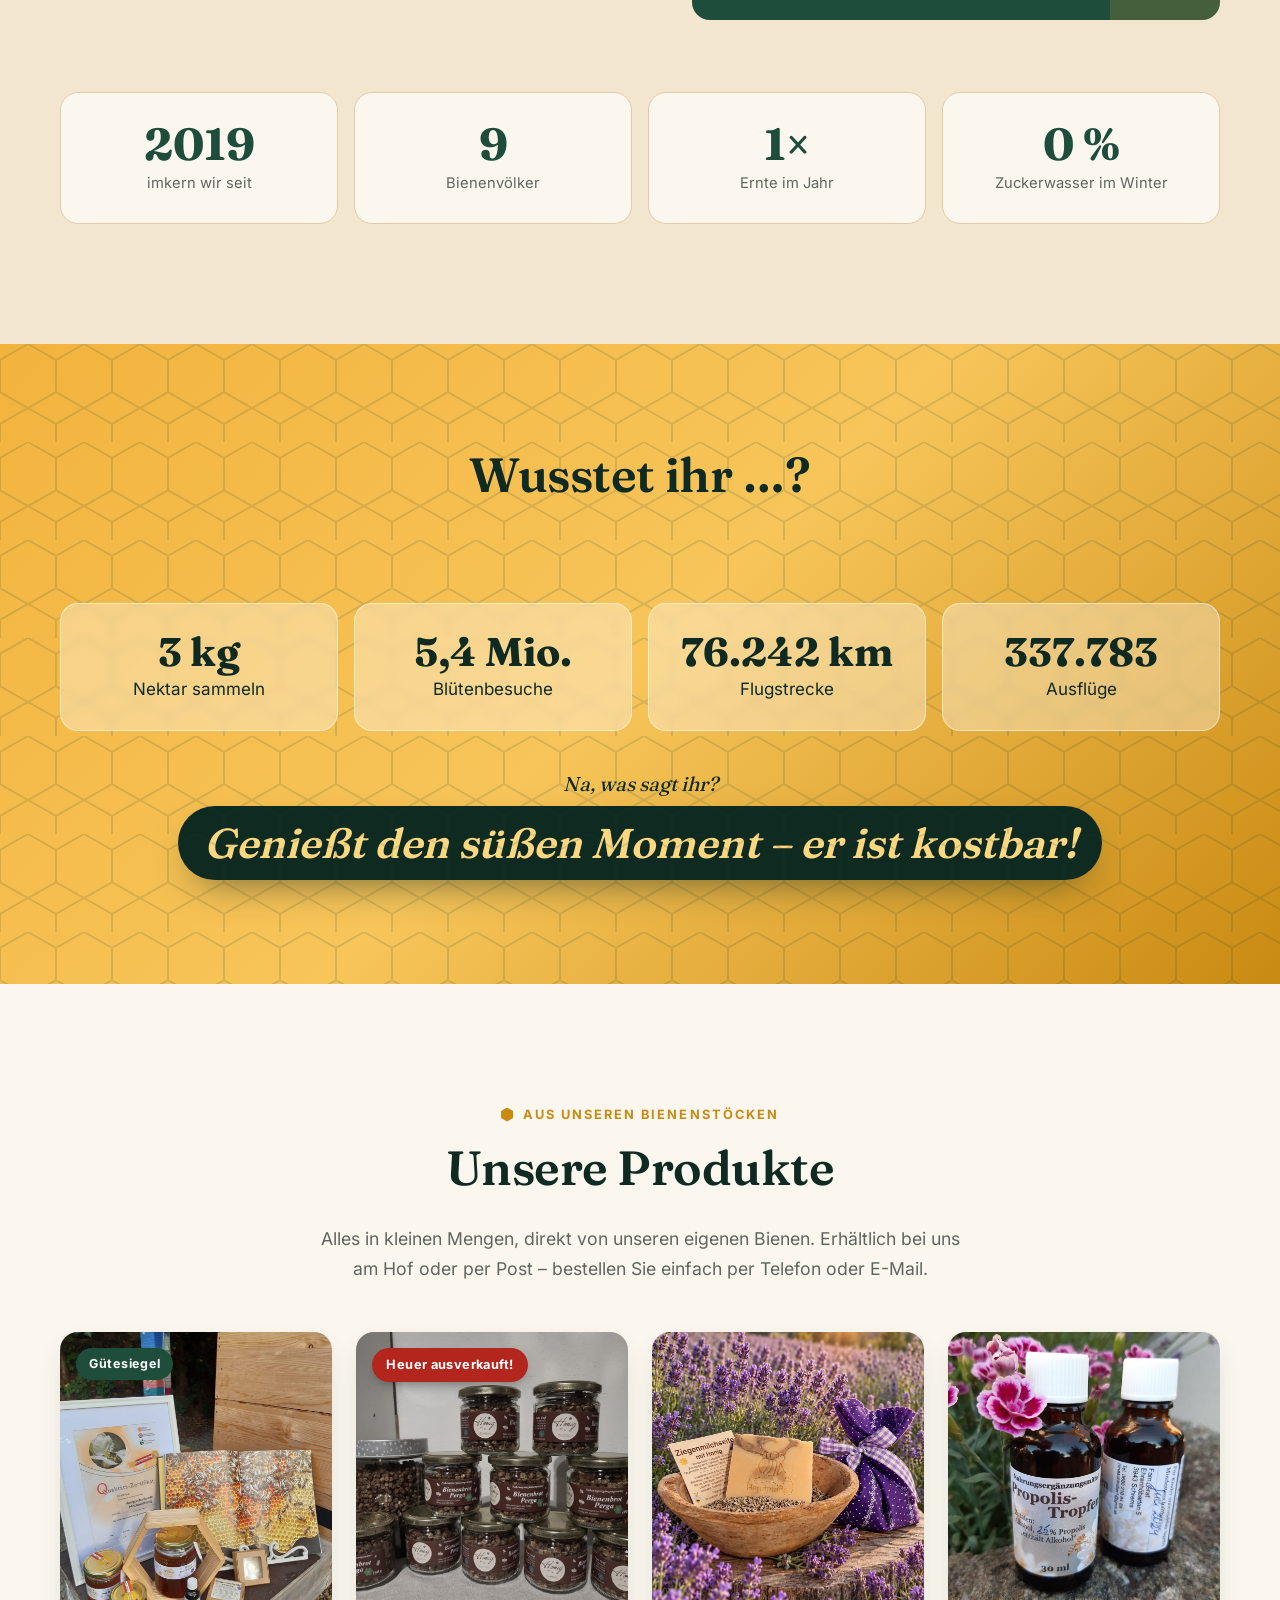
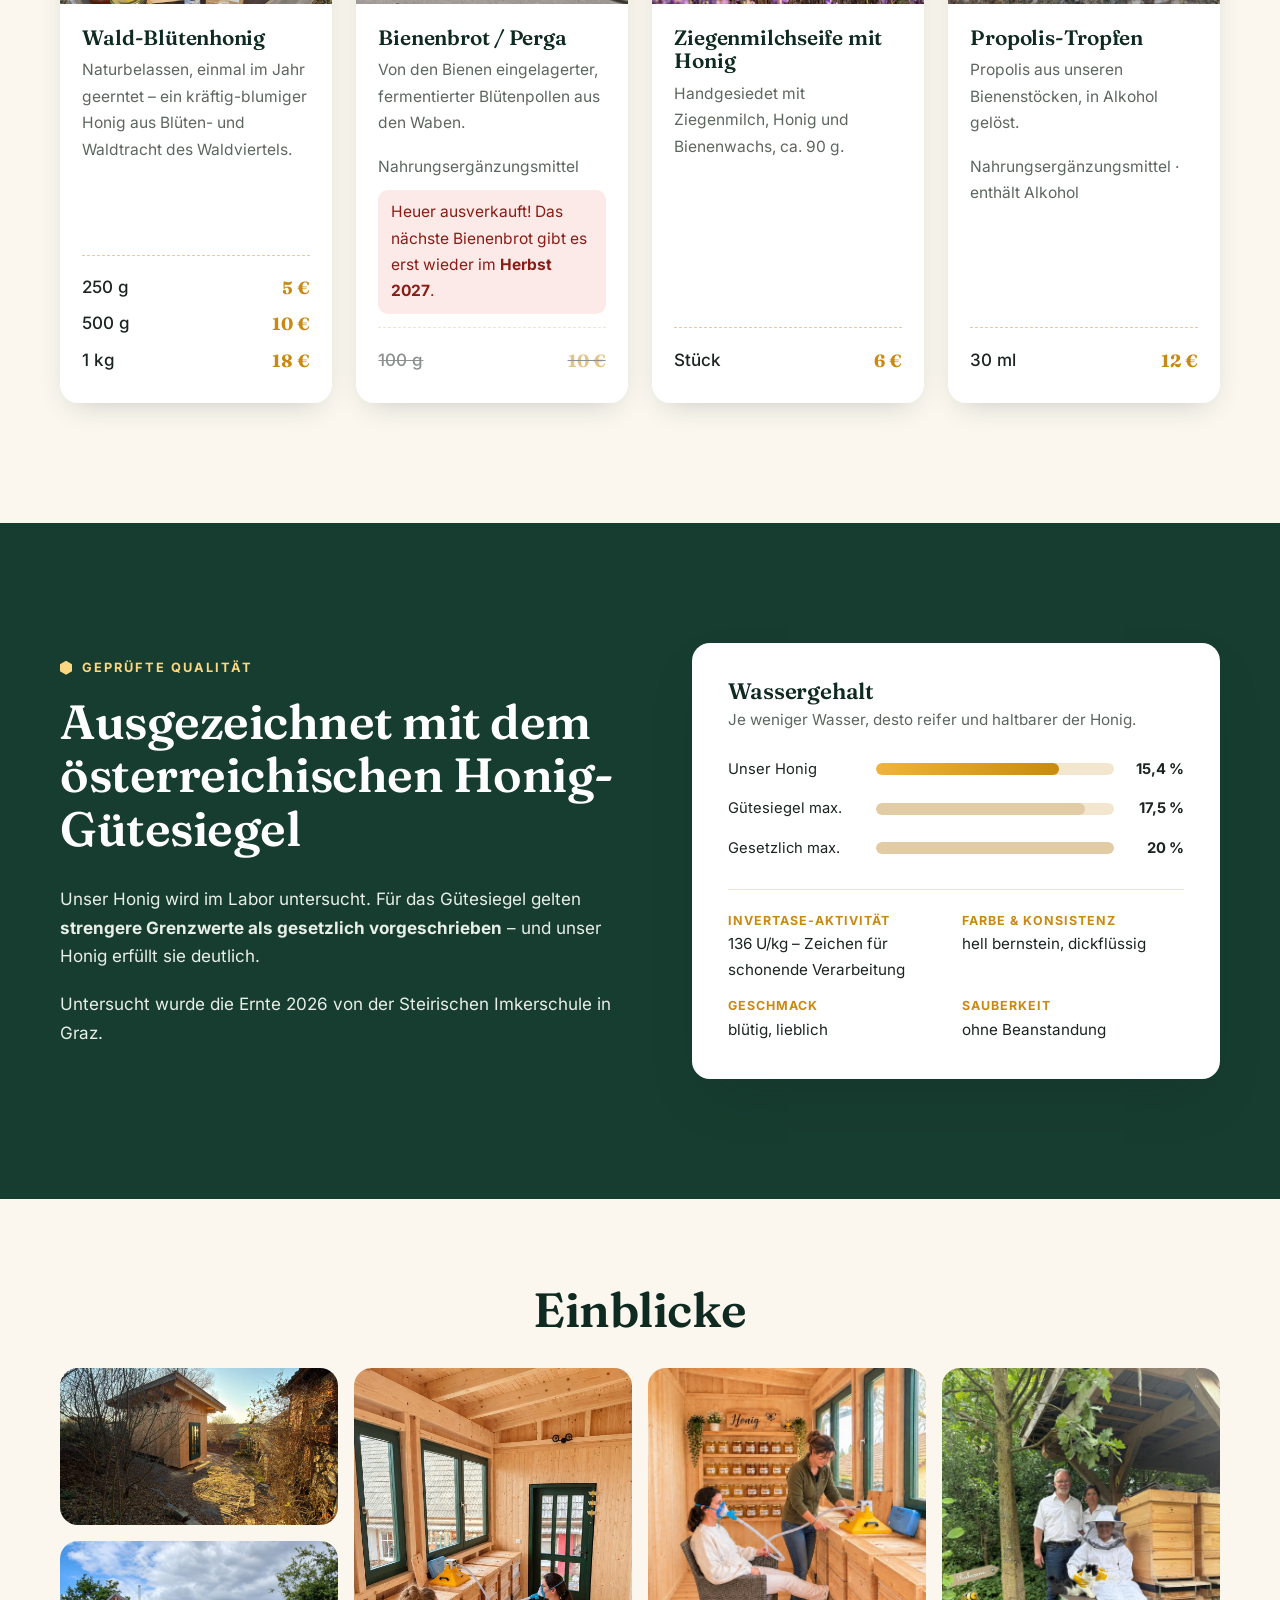
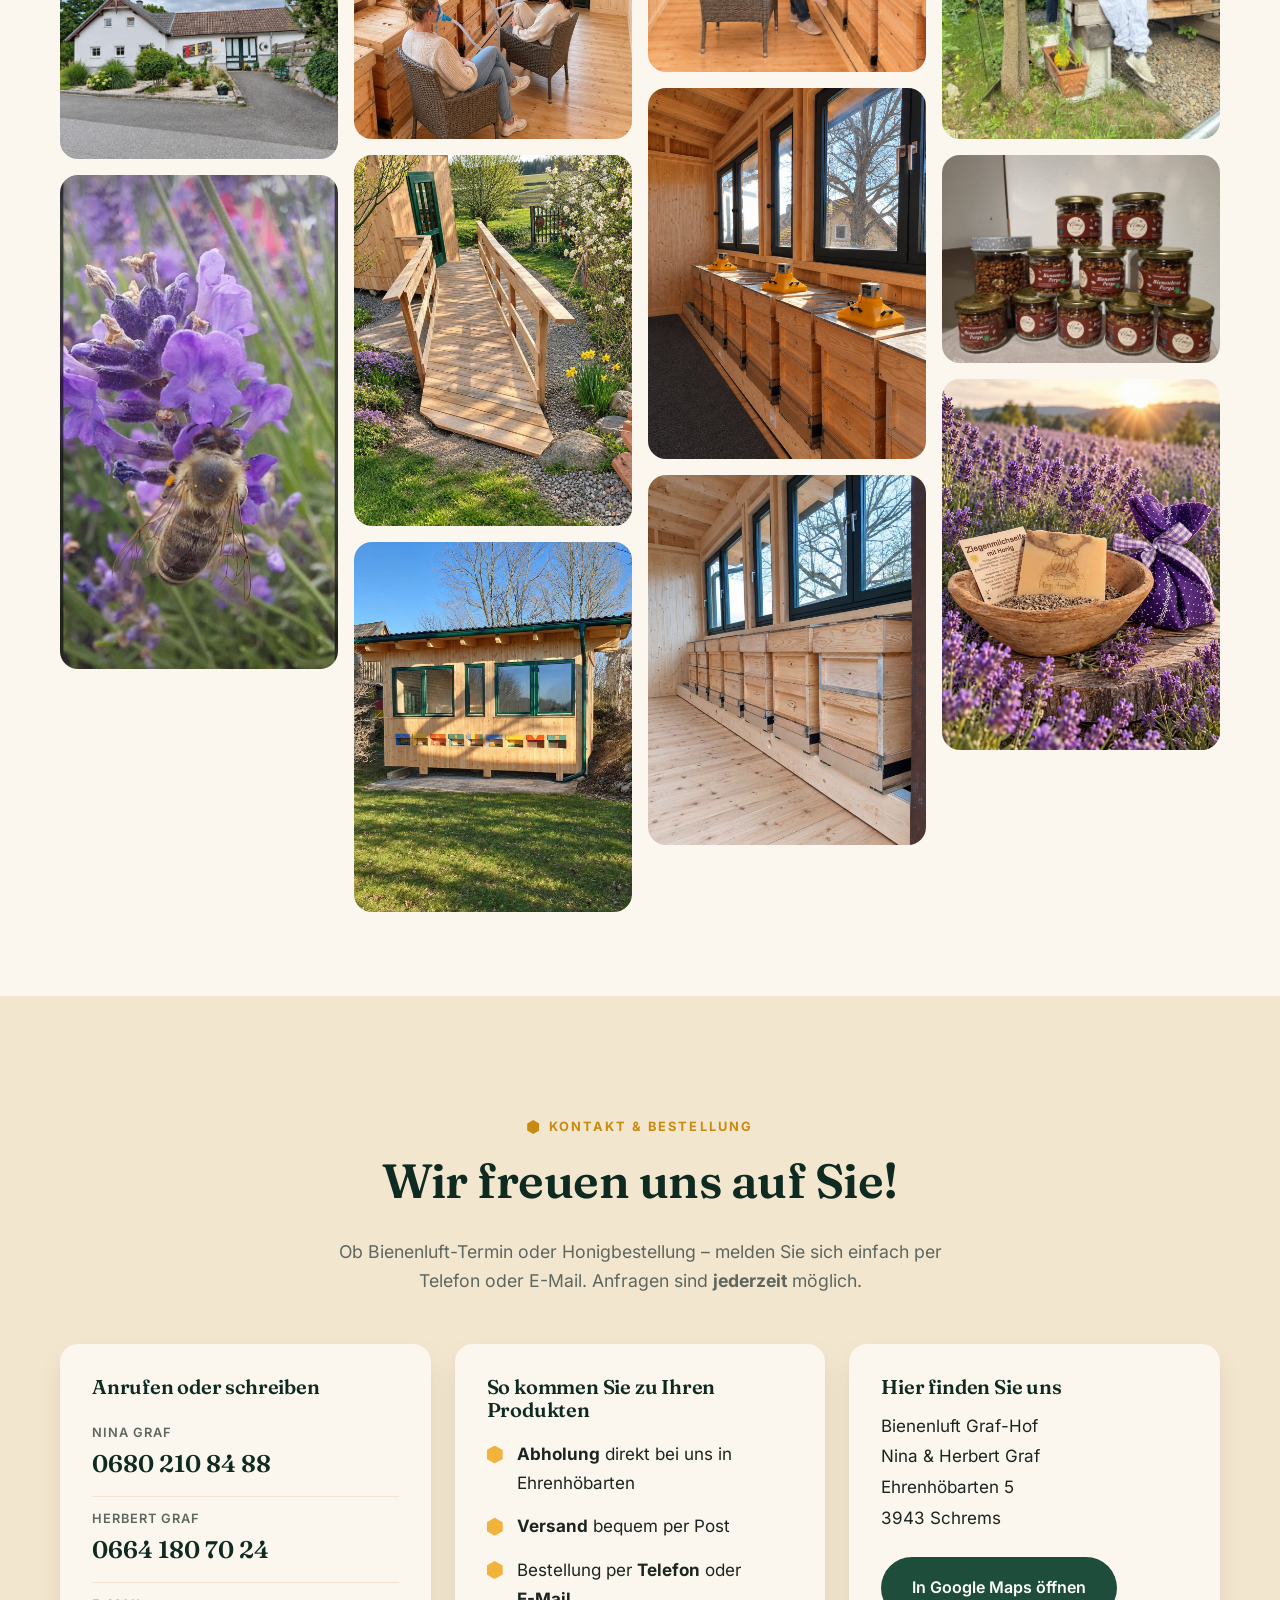
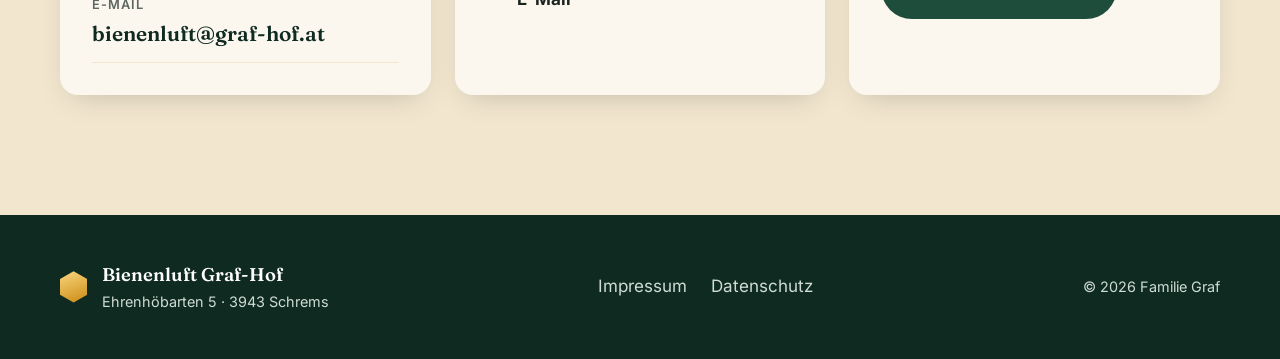
==== commit 60d87a1e: "Foto mit Steg und Hinweis auf barrierefreien Zugang Co-Authored-By: Claude Opus 5.5 <noreply@anthrop" ====
--- a/index.html
+++ b/index.html
@@ -138,7 +138,7 @@
           <div class="split-media reveal">
             <figure class="photo-stack">
               <a href="img/fotos/bienenluft-atmen-2.jpg" class="lb photo-main"><img src="img/fotos/bienenluft-atmen-2.jpg" alt="Nina Graf stellt das beecura®-Gerät für einen Gast ein, der über die Maske Bienenluft atmet" loading="lazy" width="1199" height="1312"></a>
-              <a href="img/fotos/bienenluft-haus-sonne.jpg" class="lb photo-small"><img src="img/fotos/bienenluft-haus-sonne.jpg" alt="Das Bienenluft-Haus aus Holz im Sonnenschein mit bunten Fluglöchern" loading="lazy" width="1086" height="1448"></a>
+              <a href="img/fotos/bienenluft-haus-steg.jpg" class="lb photo-small"><img src="img/fotos/bienenluft-haus-steg.jpg" alt="Barrierefreier Holzsteg mit Geländer führt zur Tür des Bienenluft-Hauses" loading="lazy" width="1086" height="1448"><span class="photo-tag">Barrierefreier Zugang</span></a>
             </figure>
           </div>
         </div>
@@ -161,6 +161,15 @@
             <div>
               <h3>Saison</h3>
               <p>Ab einer Außentemperatur von <strong>15 °C</strong>. Die Saison startet etwa <strong>Ende April / Anfang Mai</strong> und dauert derzeit bis ca. <strong>Mitte August</strong>.</p>
+            </div>
+          </div>
+          <div class="info-card info-access reveal">
+            <span class="info-icon" aria-hidden="true">
+              <svg viewBox="0 0 24 24"><circle cx="11" cy="4" r="2" fill="currentColor"/><path d="M11 7v6h5l2 6M11 10h4" fill="none" stroke="currentColor" stroke-width="2" stroke-linecap="round" stroke-linejoin="round"/><path d="M8 11a5 5 0 105.6 7.6" fill="none" stroke="currentColor" stroke-width="2" stroke-linecap="round"/></svg>
+            </span>
+            <div>
+              <h3>Barrierefreier Zugang</h3>
+              <p>Ein breiter Holzsteg mit Geländer führt stufenlos bis zur Tür unseres Bienenluft-Hauses.</p>
             </div>
           </div>
         </div>
@@ -421,6 +430,7 @@
           <a href="img/fotos/graf-hof.jpg" class="lb reveal"><img src="img/fotos/graf-hof.jpg" alt="Der Graf-Hof in Ehrenhöbarten" loading="lazy" width="1367" height="1076"></a>
           <a href="img/fotos/biene-lavendel.jpg" class="lb reveal"><img src="img/fotos/biene-lavendel.jpg" alt="Biene auf Lavendel" loading="lazy" width="900" height="1598"></a>
           <a href="img/fotos/bienenluft-atmen-1.jpg" class="lb reveal"><img src="img/fotos/bienenluft-atmen-1.jpg" alt="Zwei Gäste atmen entspannt Bienenluft im Bienenluft-Haus" loading="lazy" width="1086" height="1448"></a>
+          <a href="img/fotos/bienenluft-haus-steg.jpg" class="lb reveal"><img src="img/fotos/bienenluft-haus-steg.jpg" alt="Barrierefreier Steg zum Bienenluft-Haus" loading="lazy" width="1086" height="1448"></a>
           <a href="img/fotos/bienenluft-haus-sonne.jpg" class="lb reveal"><img src="img/fotos/bienenluft-haus-sonne.jpg" alt="Bienenluft-Haus im Sonnenschein" loading="lazy" width="1086" height="1448"></a>
           <a href="img/fotos/bienenluft-atmen-2.jpg" class="lb reveal"><img src="img/fotos/bienenluft-atmen-2.jpg" alt="Bienenluft mit Betreuung durch Nina Graf" loading="lazy" width="1199" height="1312"></a>
           <a href="img/fotos/bienenstoecke-haus.jpg" class="lb reveal"><img src="img/fotos/bienenstoecke-haus.jpg" alt="Bienenstöcke im Bienenluft-Haus" loading="lazy" width="1086" height="1448"></a>
--- a/css/style.css
+++ b/css/style.css
@@ -676,3 +676,11 @@
   border-bottom: 1px solid rgba(251, 215, 127, .5); transition: gap .3s var(--ease), color .3s;
 }
 .beecura-link:hover { color: var(--weiss); gap: .7rem; }
+
+.photo-small { position: absolute; }
+.photo-tag {
+  position: absolute; left: .6rem; bottom: .6rem; right: .6rem; text-align: center;
+  padding: .3rem .6rem; border-radius: 999px; font-size: .78rem; font-weight: 600;
+  background: rgba(251, 247, 239, .93); color: var(--wald-tief);
+}
+.info-access { border-top-color: var(--honig-dunkel); }
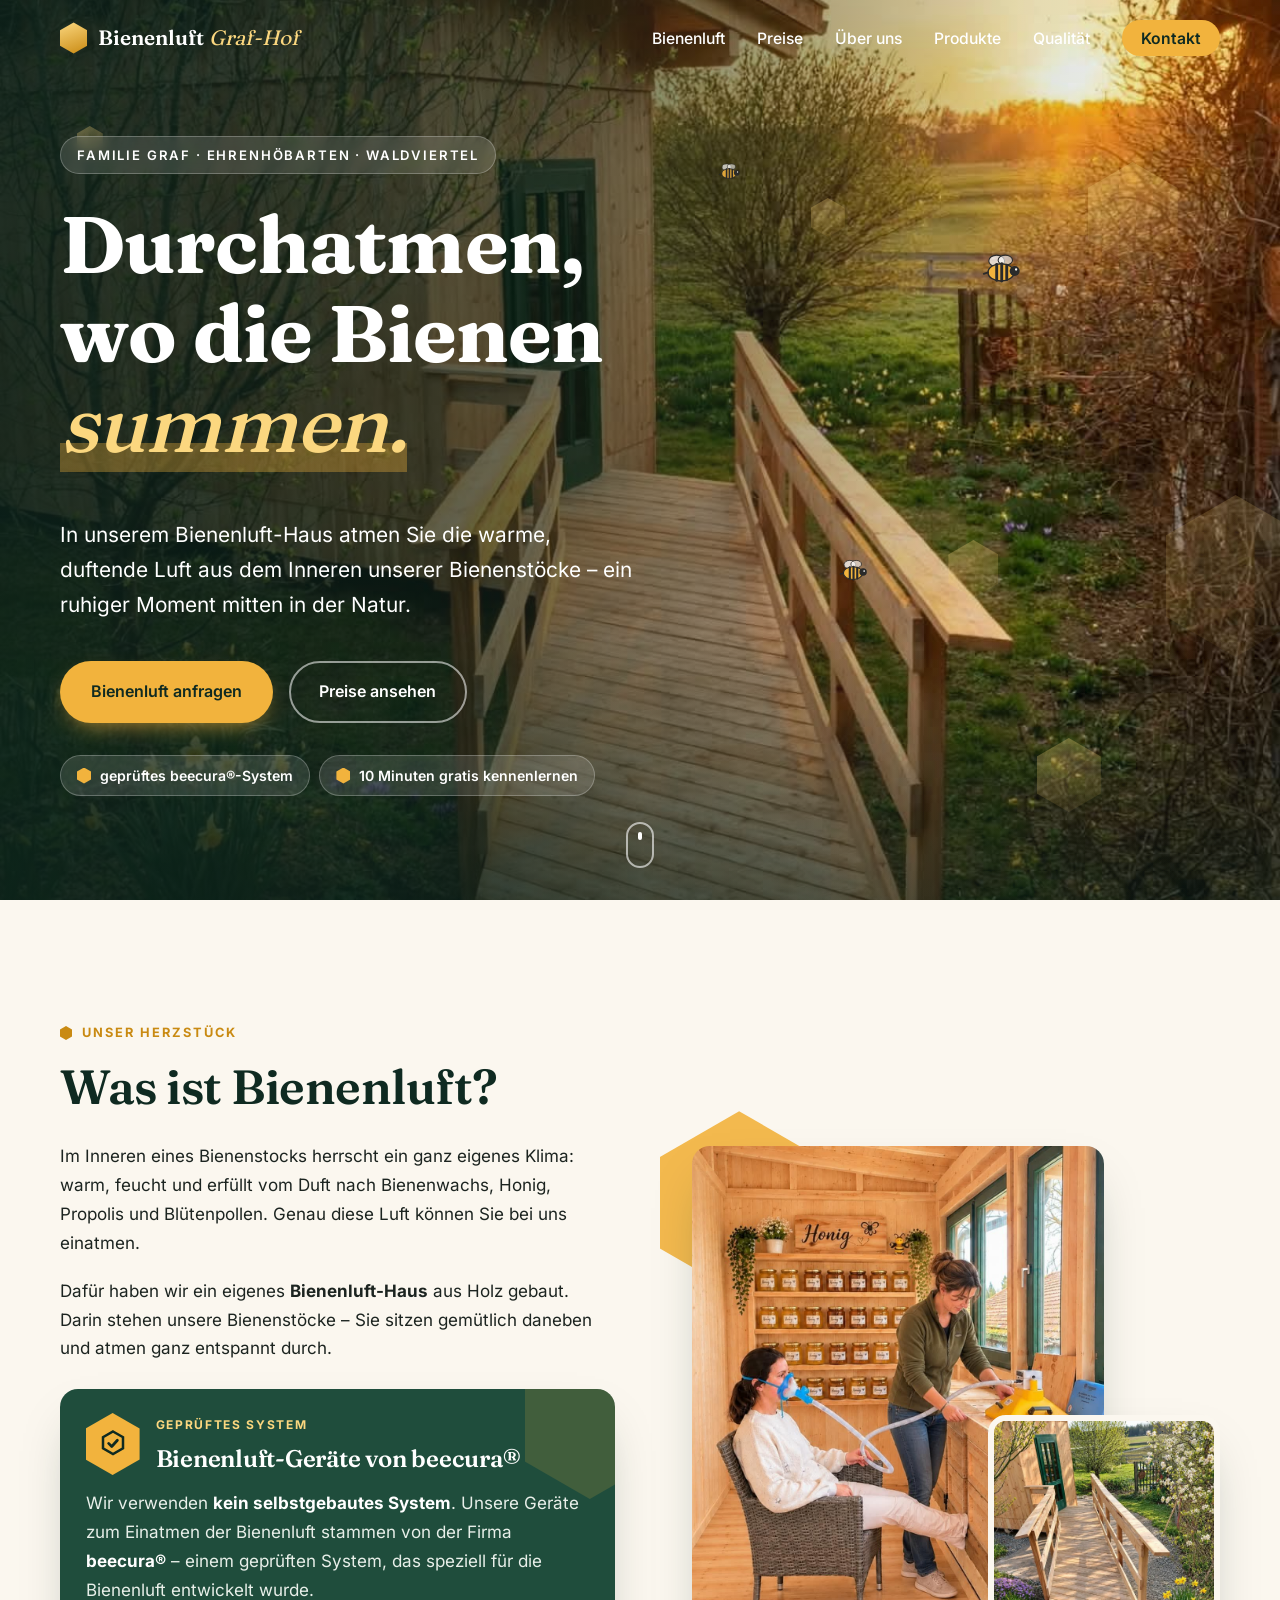
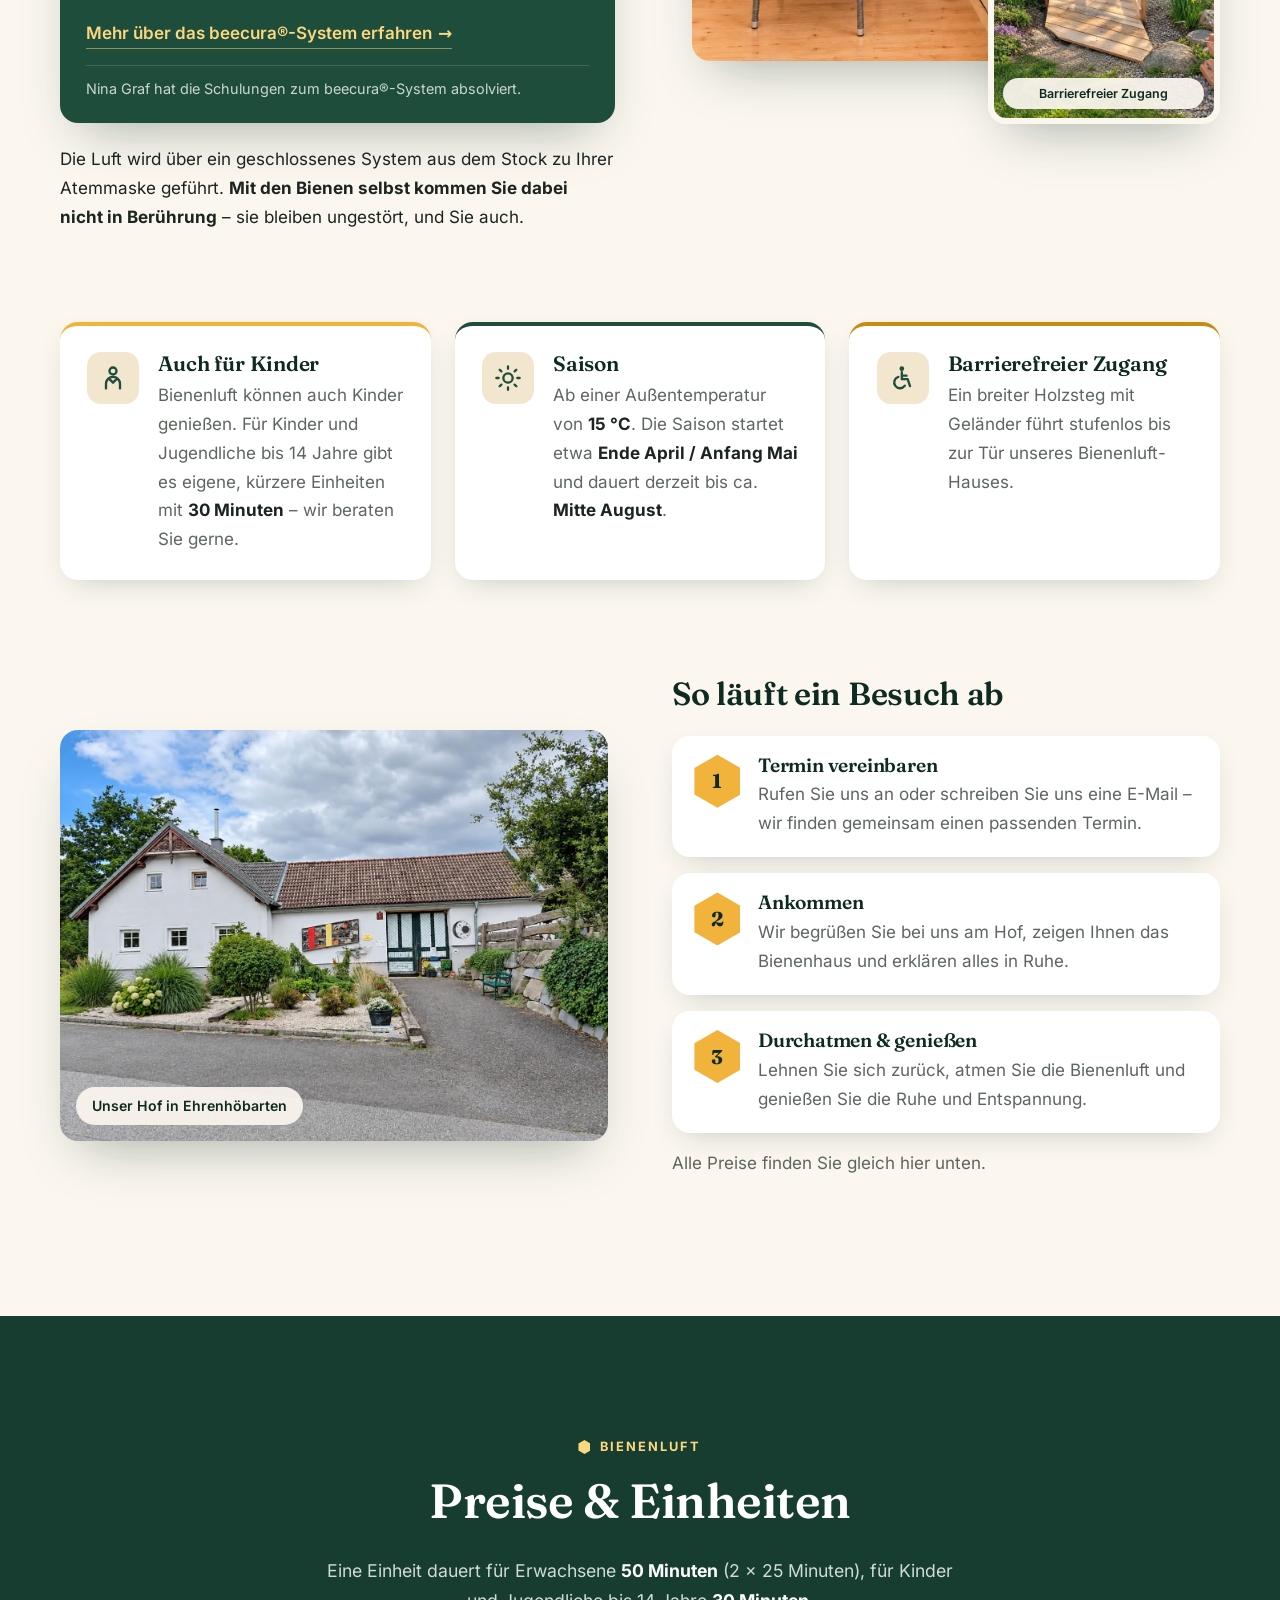
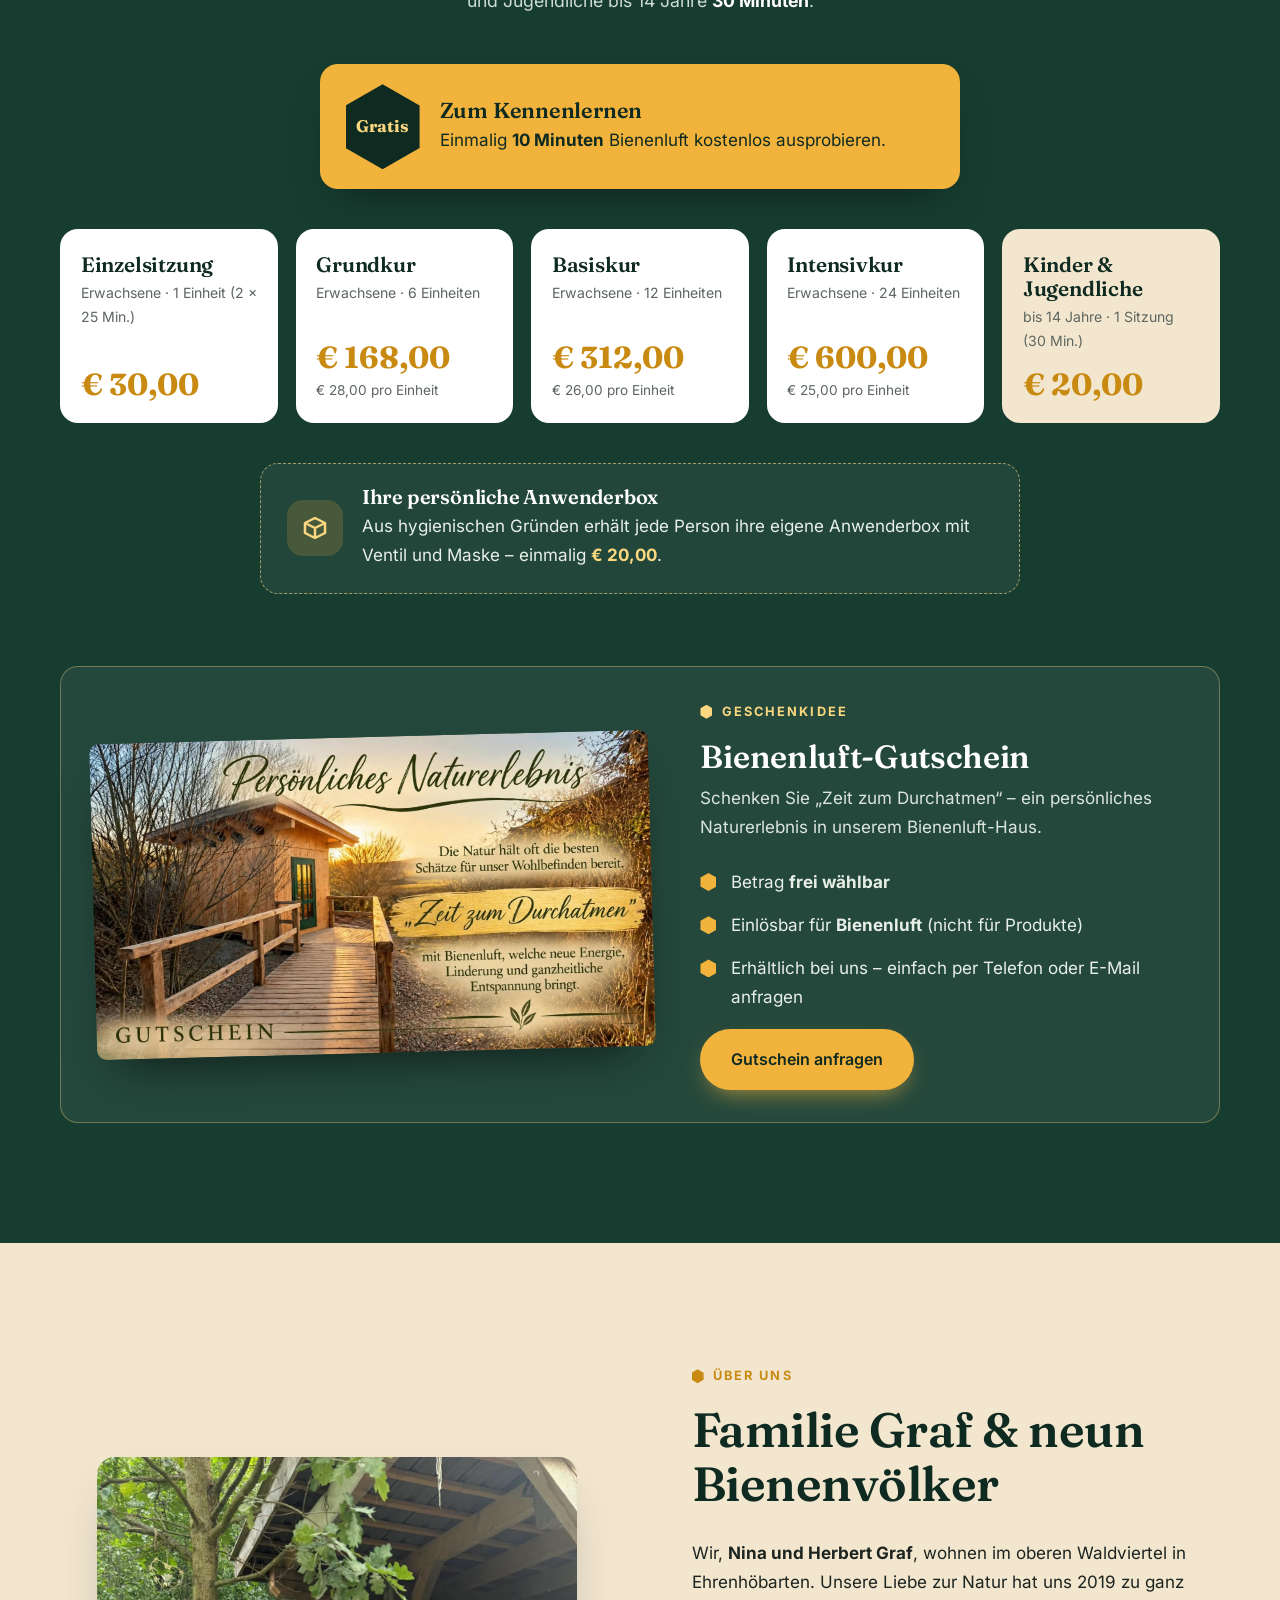
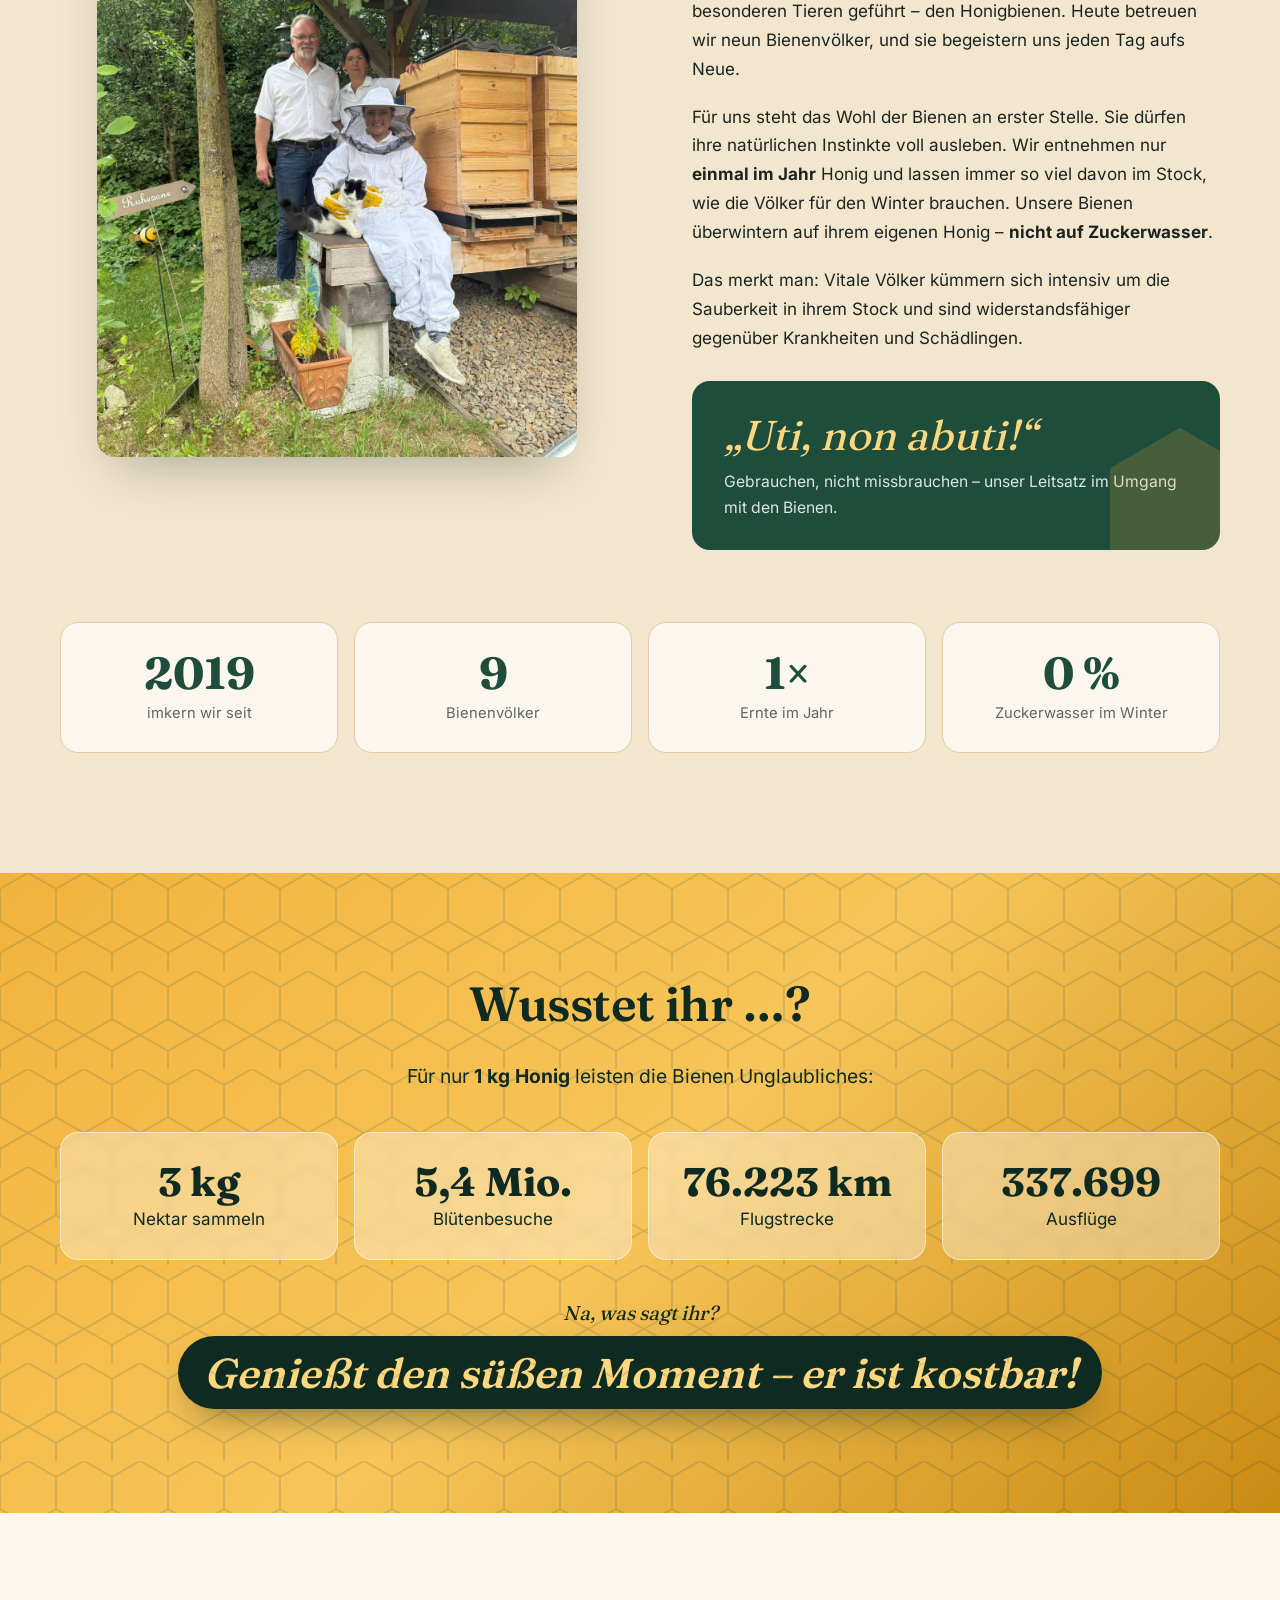
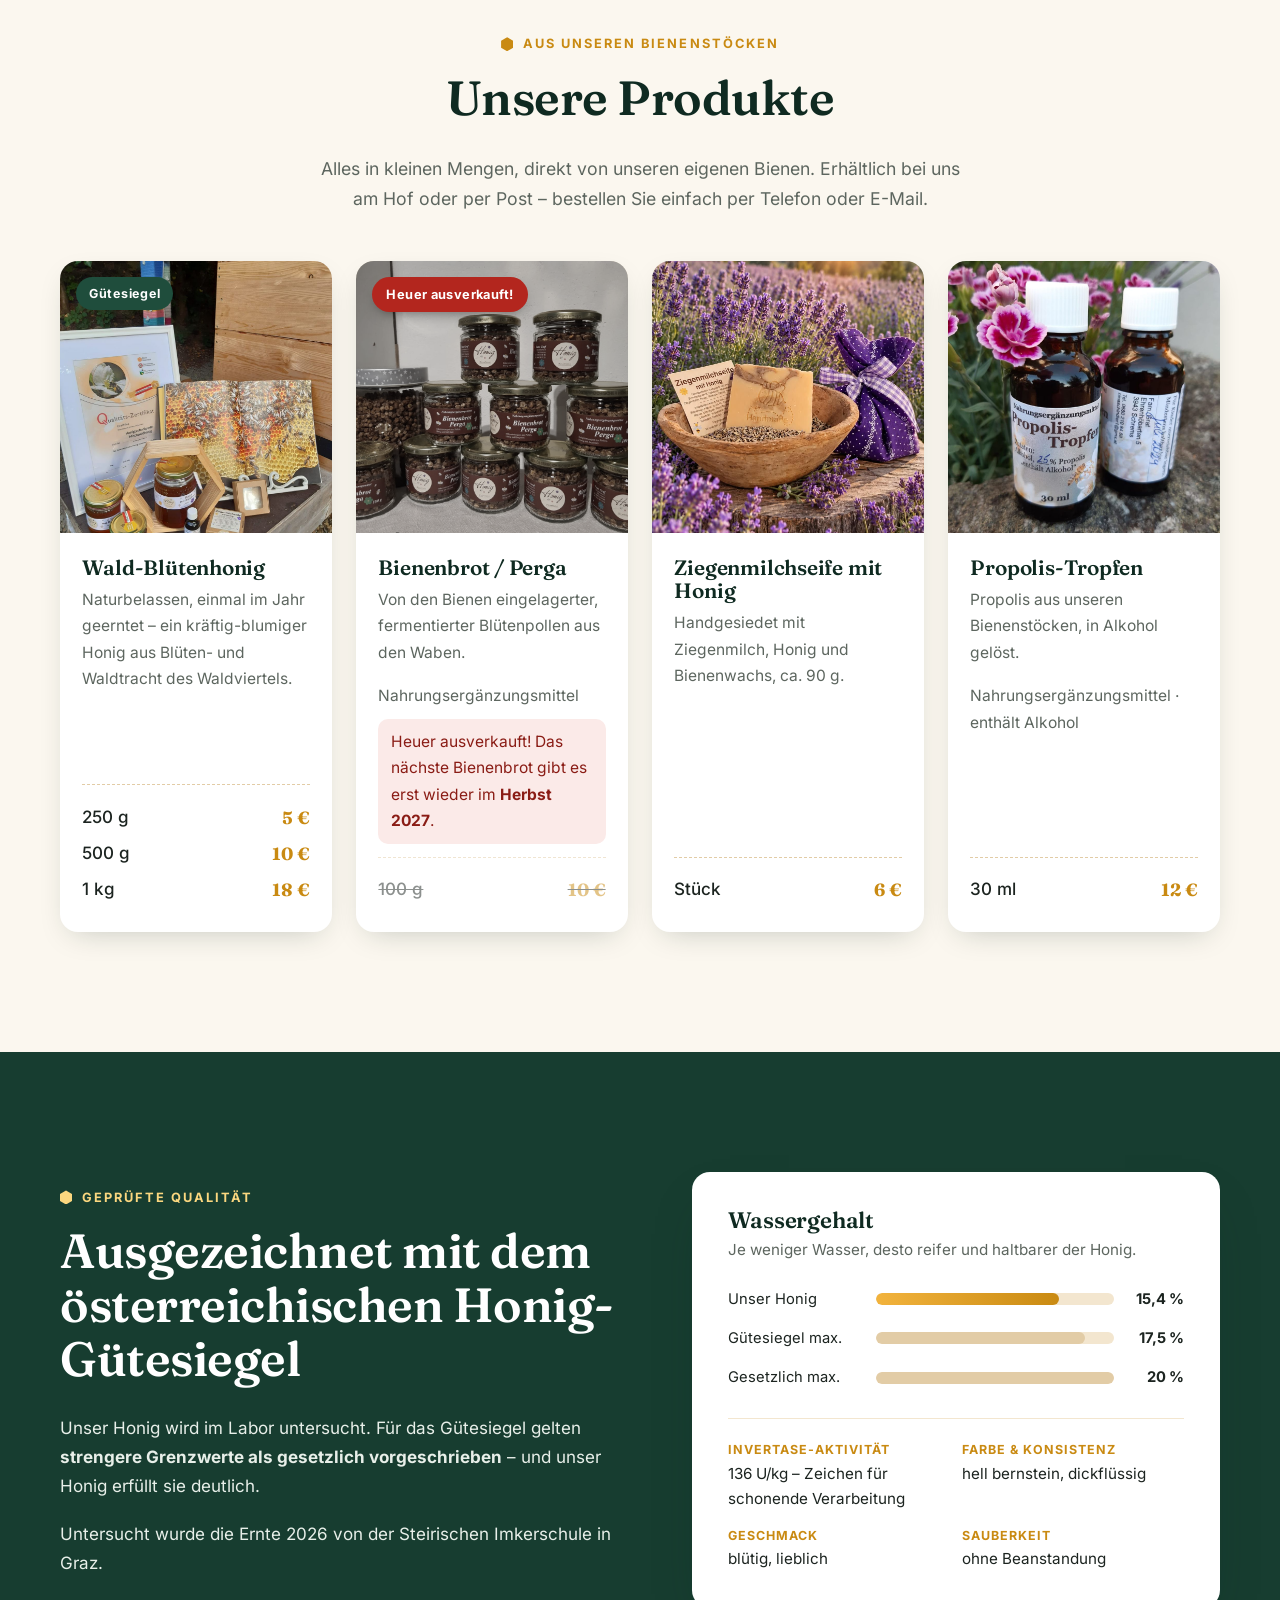
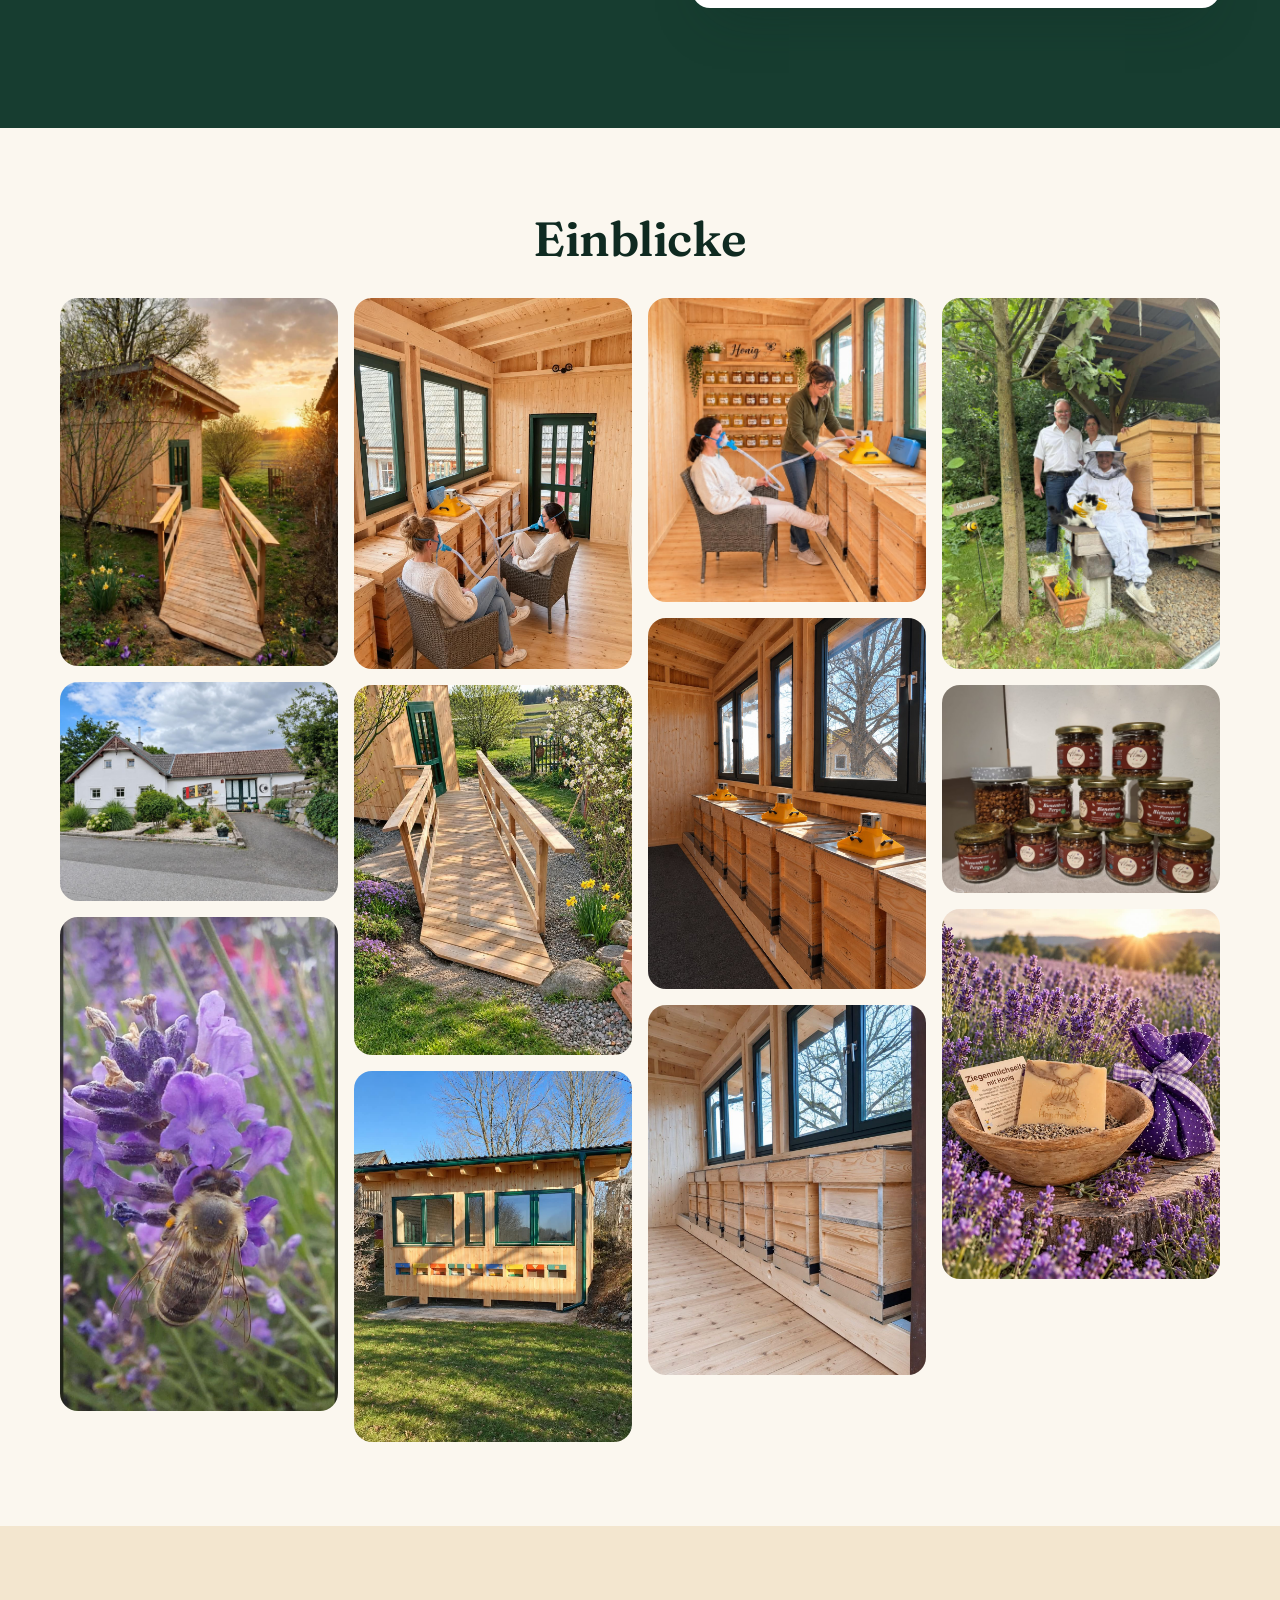
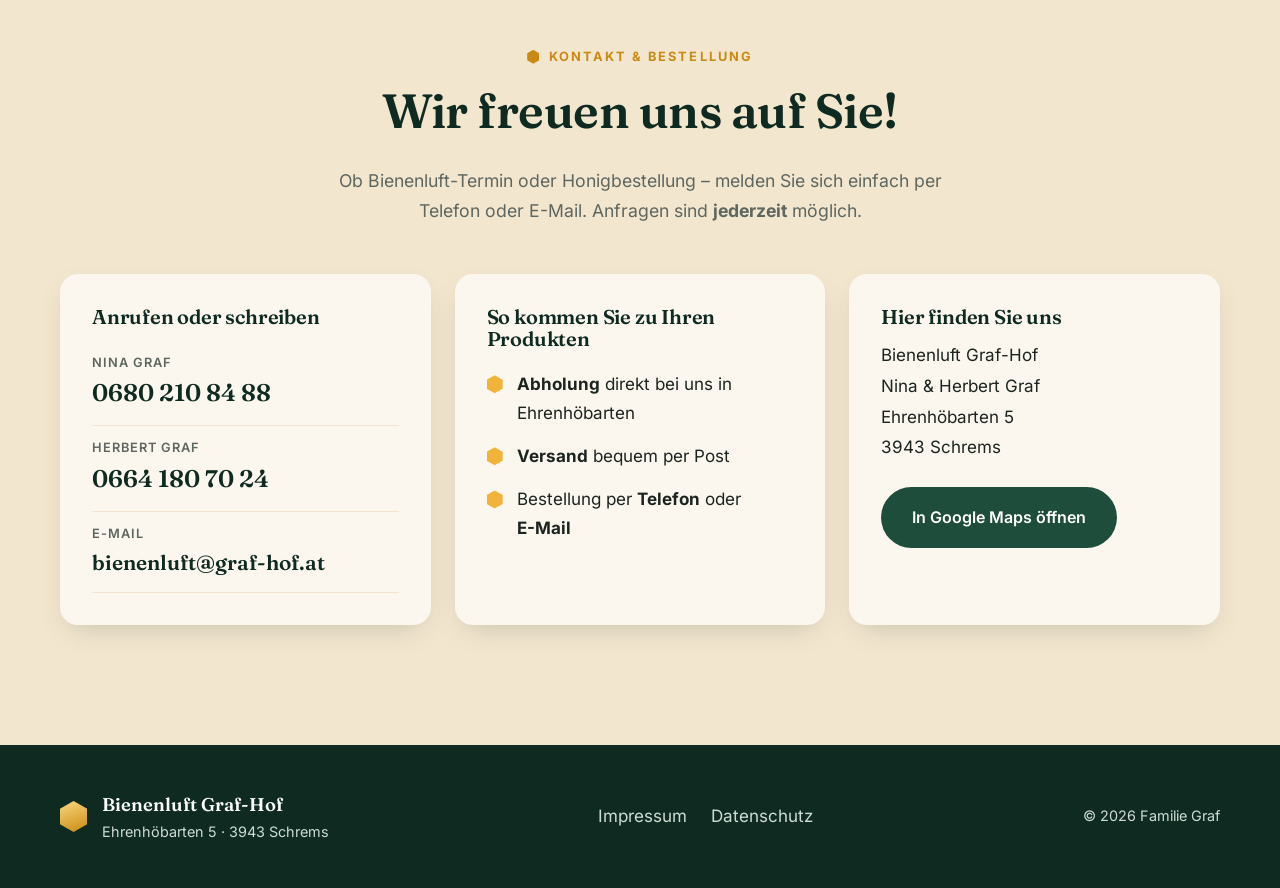
==== commit c767cb52: "Neues Startfoto (Haus mit Steg im Frühling) und Gutschein-Bereich Co-Authored-By: Claude Opus 5.5 <n" ====
--- a/index.html
+++ b/index.html
@@ -14,7 +14,7 @@
 
   <meta property="og:title" content="Bienenluft Graf-Hof">
   <meta property="og:description" content="Bienenluft &amp; Honig aus dem Waldviertel – Familie Graf, Ehrenhöbarten">
-  <meta property="og:image" content="img/fotos/haus-abendlicht.jpg">
+  <meta property="og:image" content="img/fotos/haus-steg-fruehling.jpg">
   <meta property="og:type" content="website">
 
   <script type="application/ld+json">
@@ -266,6 +266,21 @@
             <p>Aus hygienischen Gründen erhält jede Person ihre eigene Anwenderbox mit Ventil und Maske – einmalig <strong>€ 20,00</strong>.</p>
           </div>
         </div>
+
+        <div class="voucher reveal">
+          <a href="img/fotos/gutschein-vorne.jpg" class="lb voucher-img"><img src="img/fotos/gutschein-vorne.jpg" alt="Gutschein „Persönliches Naturerlebnis – Zeit zum Durchatmen“ mit dem Bienenluft-Haus im Abendlicht" loading="lazy" width="1600" height="903"></a>
+          <div>
+            <p class="kicker">Geschenkidee</p>
+            <h3>Bienenluft-Gutschein</h3>
+            <p>Schenken Sie „Zeit zum Durchatmen“ – ein persönliches Naturerlebnis in unserem Bienenluft-Haus.</p>
+            <ul class="check-list">
+              <li>Betrag <strong>frei wählbar</strong></li>
+              <li>Einlösbar für <strong>Bienenluft</strong> (nicht für Produkte)</li>
+              <li>Erhältlich bei uns – einfach per Telefon oder E-Mail anfragen</li>
+            </ul>
+            <a href="#kontakt" class="btn btn-honey">Gutschein anfragen</a>
+          </div>
+        </div>
       </div>
     </section>
 
@@ -426,7 +441,7 @@
       <div class="container">
         <h2 id="einblicke-titel" class="center reveal">Einblicke</h2>
         <div class="gallery">
-          <a href="img/fotos/haus-abendlicht.jpg" class="lb reveal"><img src="img/fotos/haus-abendlicht.jpg" alt="Das Bienenluft-Haus im Abendlicht" loading="lazy" width="2048" height="1152"></a>
+          <a href="img/fotos/haus-steg-fruehling.jpg" class="lb reveal"><img src="img/fotos/haus-steg-fruehling.jpg" alt="Bienenluft-Haus mit Steg im Frühling bei Abendsonne" loading="lazy" width="1208" height="1601"></a>
           <a href="img/fotos/graf-hof.jpg" class="lb reveal"><img src="img/fotos/graf-hof.jpg" alt="Der Graf-Hof in Ehrenhöbarten" loading="lazy" width="1367" height="1076"></a>
           <a href="img/fotos/biene-lavendel.jpg" class="lb reveal"><img src="img/fotos/biene-lavendel.jpg" alt="Biene auf Lavendel" loading="lazy" width="900" height="1598"></a>
           <a href="img/fotos/bienenluft-atmen-1.jpg" class="lb reveal"><img src="img/fotos/bienenluft-atmen-1.jpg" alt="Zwei Gäste atmen entspannt Bienenluft im Bienenluft-Haus" loading="lazy" width="1086" height="1448"></a>
--- a/css/style.css
+++ b/css/style.css
@@ -188,7 +188,7 @@
   background:
     linear-gradient(95deg, rgba(12, 34, 27, .88) 0%, rgba(12, 34, 27, .62) 40%, rgba(12, 34, 27, .1) 75%, rgba(12, 34, 27, 0) 100%),
     linear-gradient(0deg, rgba(12, 34, 27, .55) 0%, rgba(12, 34, 27, 0) 30%),
-    url("../img/fotos/haus-abendlicht.jpg") 70% 45% / cover;
+    url("../img/fotos/haus-steg-fruehling.jpg") 50% 62% / cover;
   animation: heroZoom 22s ease-in-out infinite alternate;
   transform-origin: 70% 50%;
 }
@@ -658,7 +658,7 @@
   .hero-bg {
     background:
       linear-gradient(180deg, rgba(12, 34, 27, .35) 0%, rgba(12, 34, 27, .6) 45%, rgba(12, 34, 27, .88) 100%),
-      url("../img/fotos/haus-abendlicht.jpg") 62% 40% / cover;
+      url("../img/fotos/haus-steg-fruehling.jpg") 45% 55% / cover;
   }
   .bee-1 { top: 12%; right: 6%; }
   .bee-2 { top: 90%; right: 12%; }
@@ -684,3 +684,18 @@
   background: rgba(251, 247, 239, .93); color: var(--wald-tief);
 }
 .info-access { border-top-color: var(--honig-dunkel); }
+
+/* Gutschein */
+.voucher {
+  display: grid; grid-template-columns: 1.15fr 1fr; gap: clamp(1.5rem, 4vw, 3rem); align-items: center;
+  margin-top: clamp(3rem, 6vw, 4.5rem); padding: clamp(1.25rem, 3vw, 2rem);
+  border-radius: var(--radius); background: rgba(255, 255, 255, .06); border: 1px solid rgba(251, 215, 127, .35);
+}
+.voucher-img { display: block; border-radius: var(--radius-sm); overflow: hidden; box-shadow: 0 24px 50px -24px rgba(0, 0, 0, .7); transform: rotate(-1.5deg); transition: transform .6s var(--ease); }
+.voucher-img:hover { transform: rotate(0) scale(1.02); }
+.voucher-img img { width: 100%; }
+.voucher h3 { color: var(--weiss); font-size: clamp(1.5rem, 3vw, 2rem); margin-bottom: .6rem; }
+.voucher p { color: #dbe5de; }
+.voucher .check-list li { color: #e8efe9; }
+.voucher .btn { margin-top: .6rem; }
+@media (max-width: 820px) { .voucher { grid-template-columns: 1fr; } .voucher-img { transform: none; } }
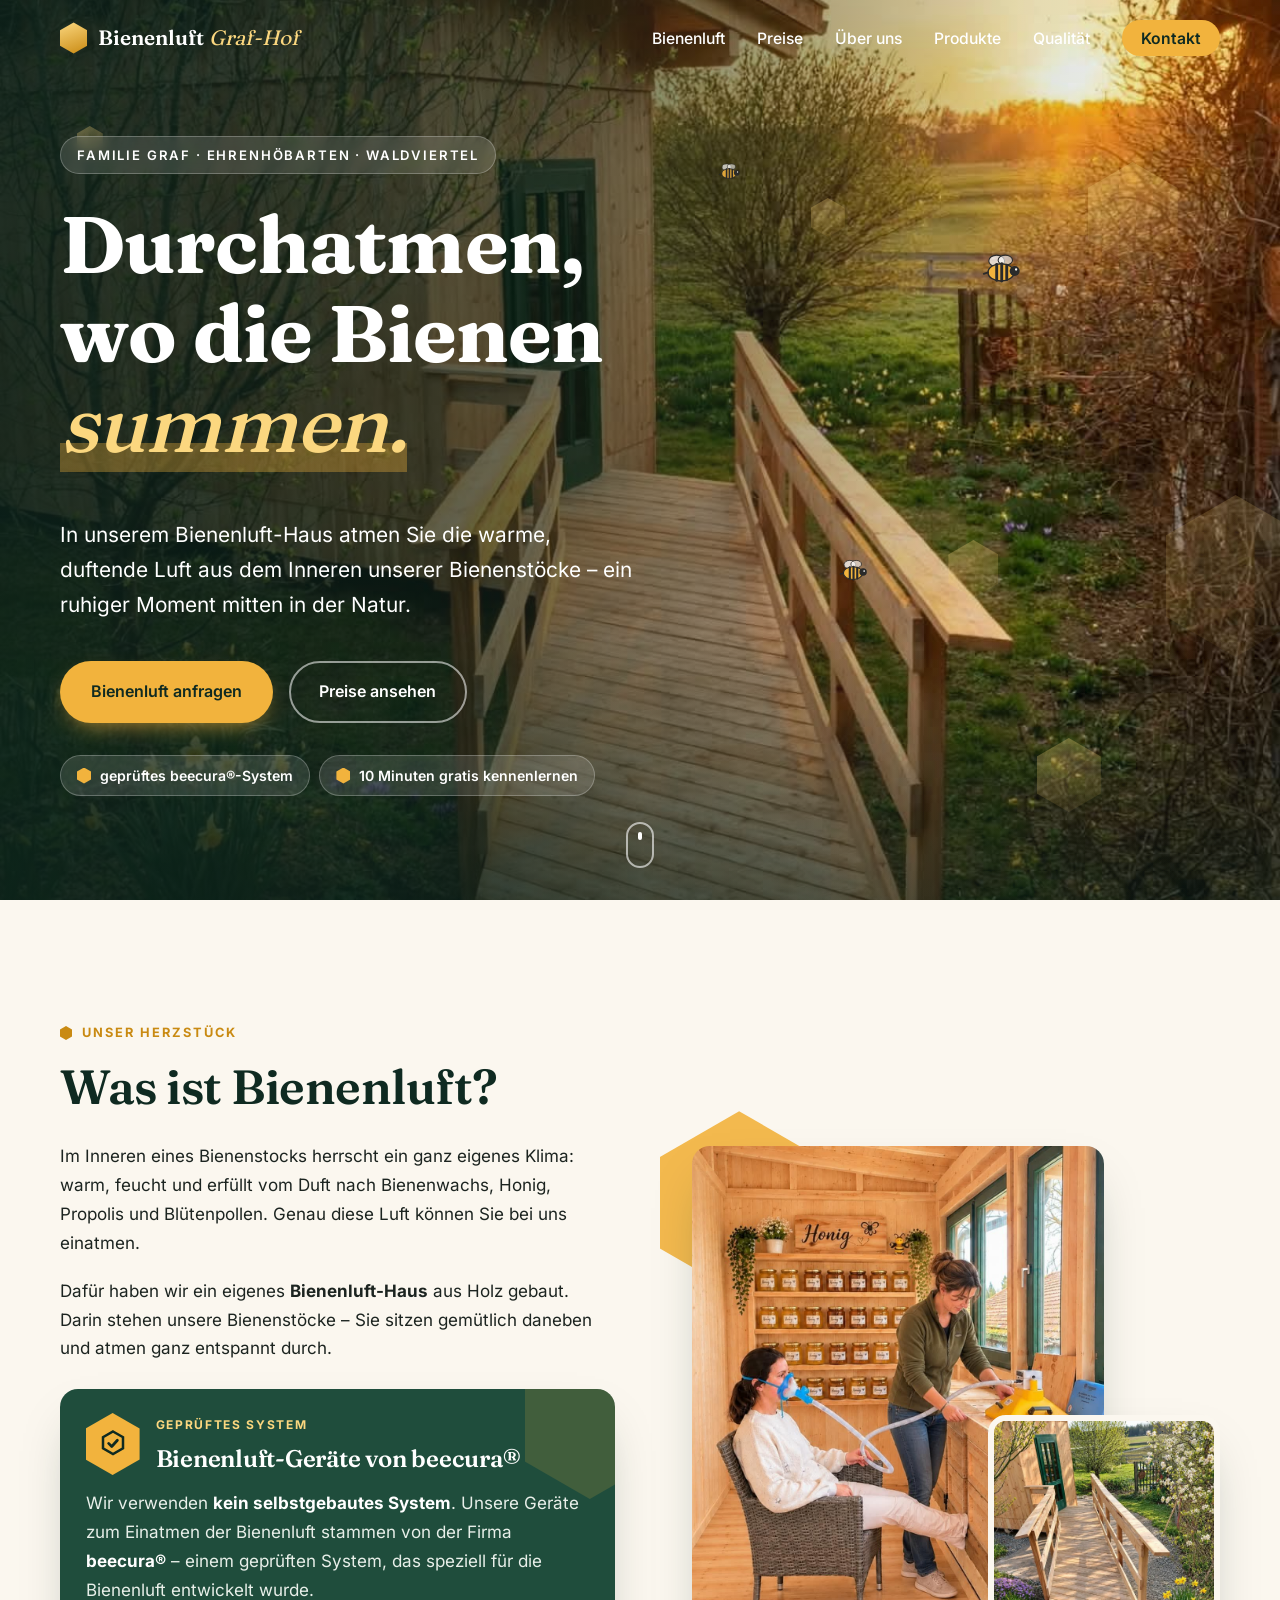
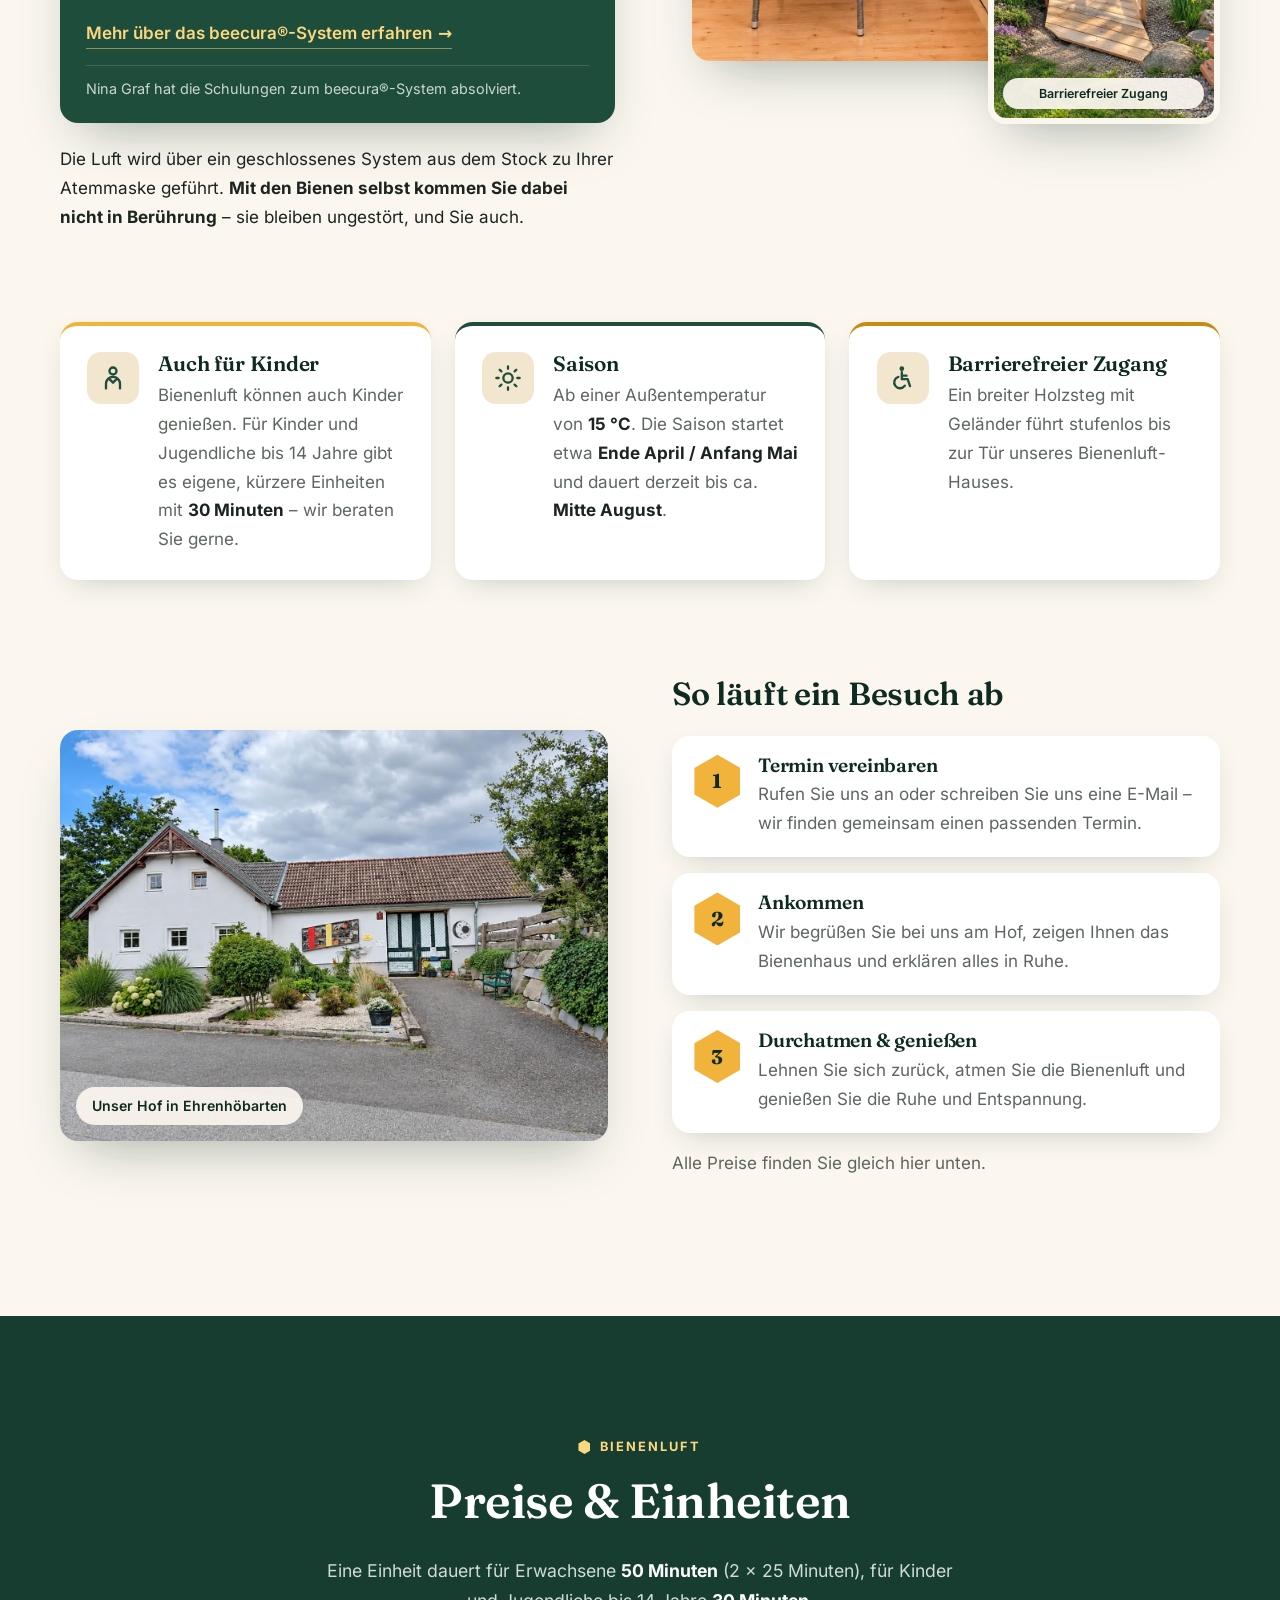
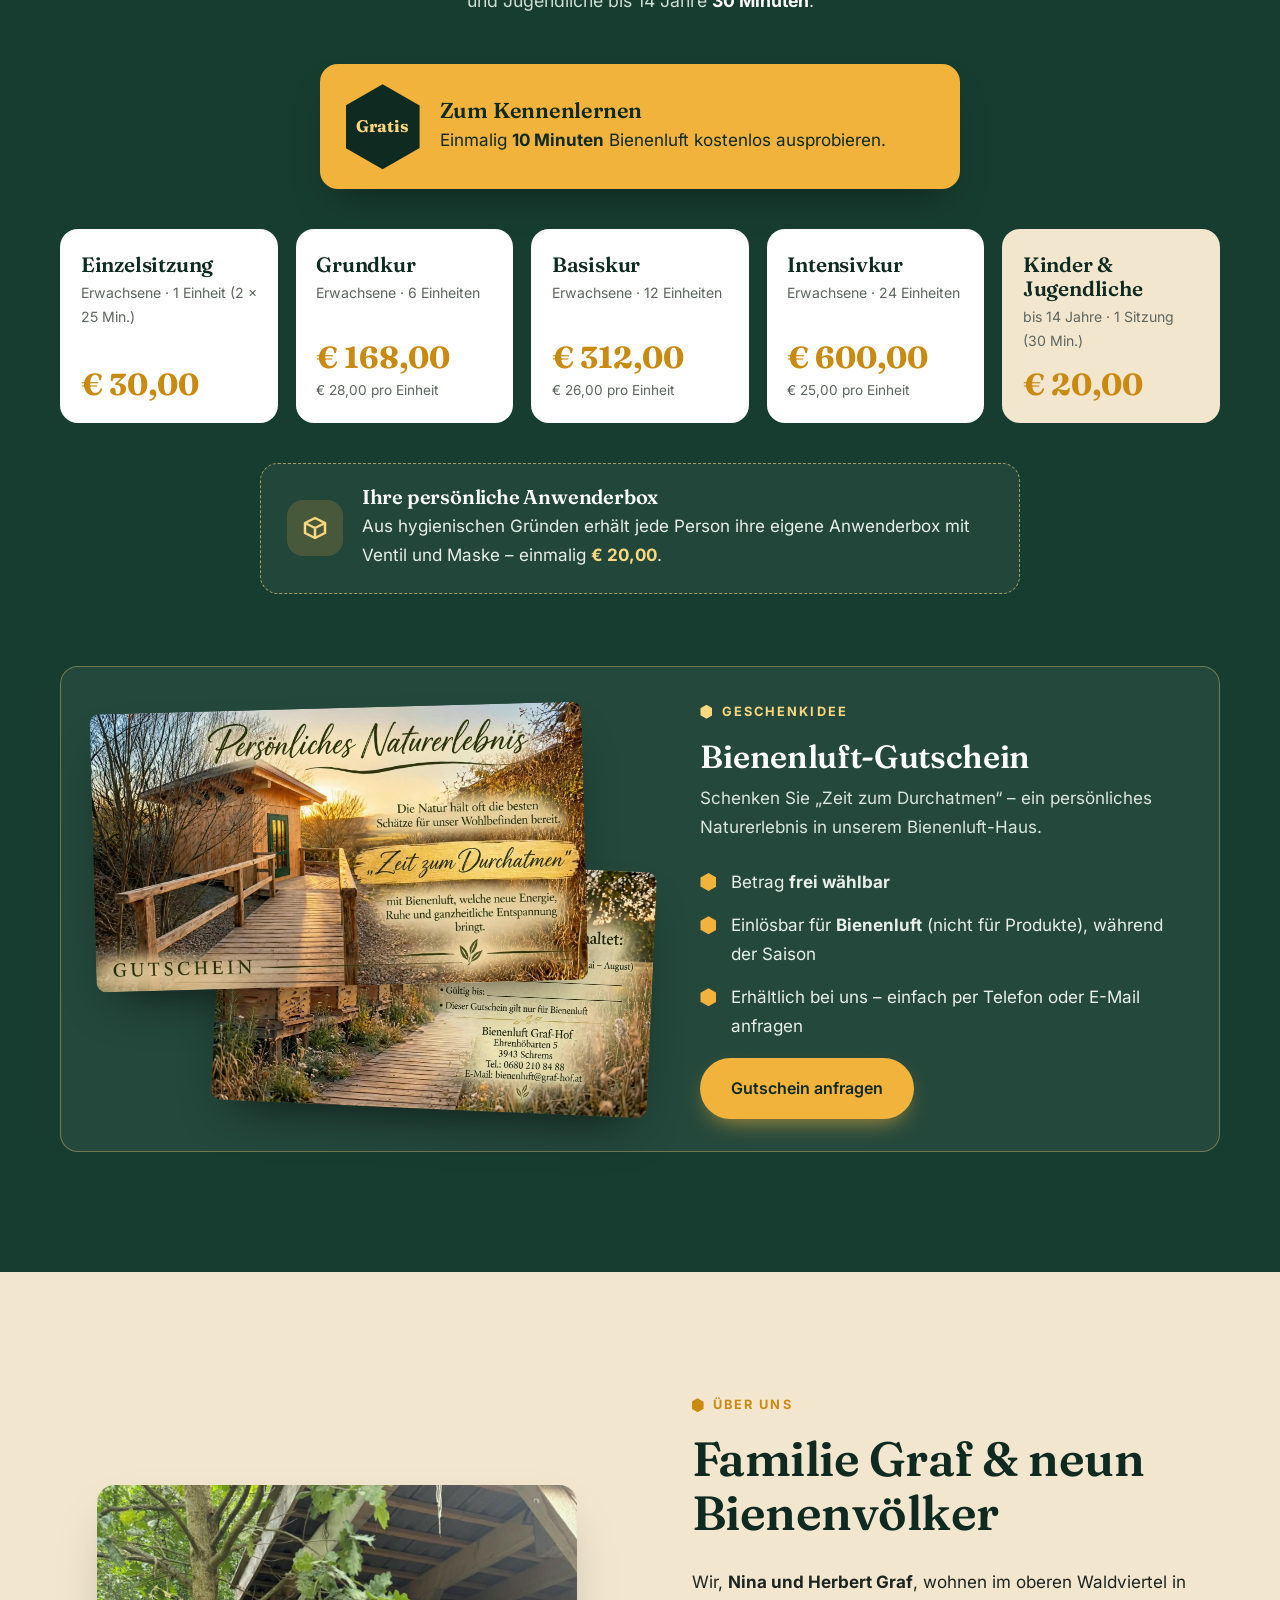
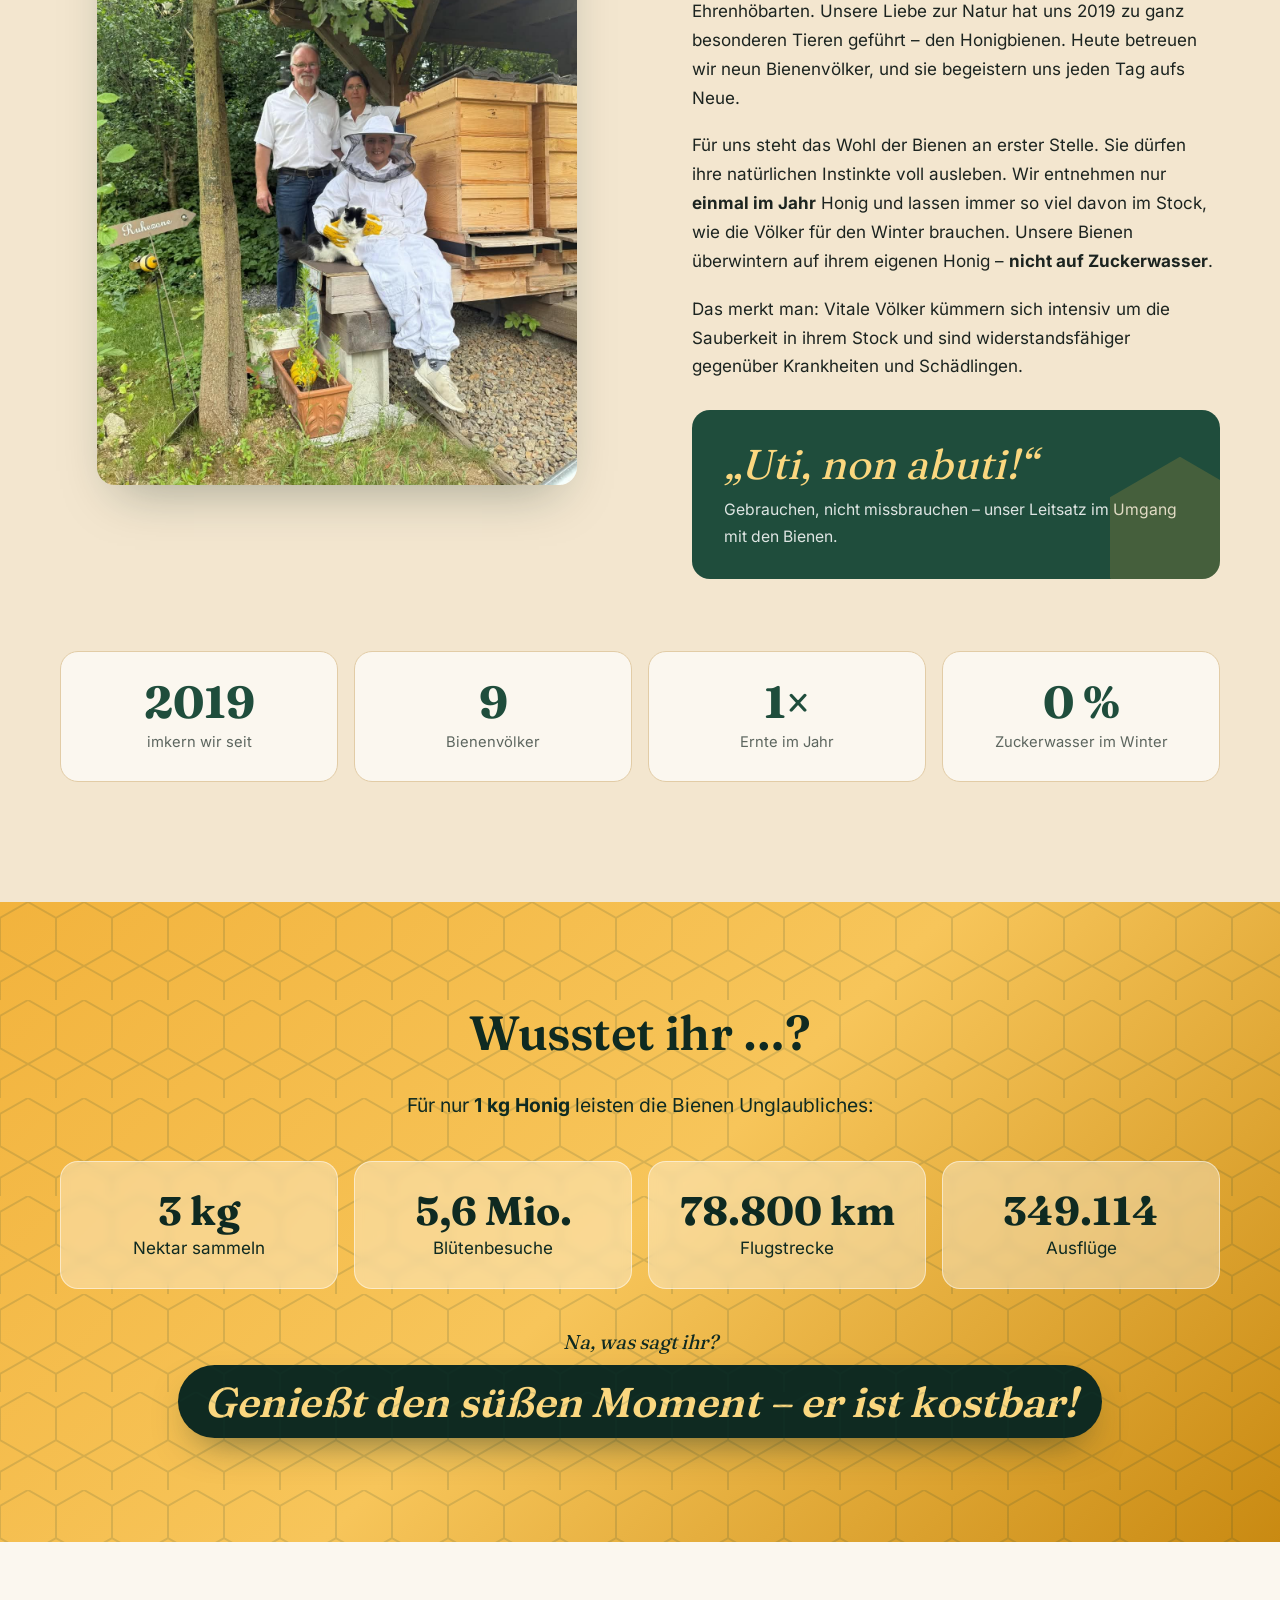
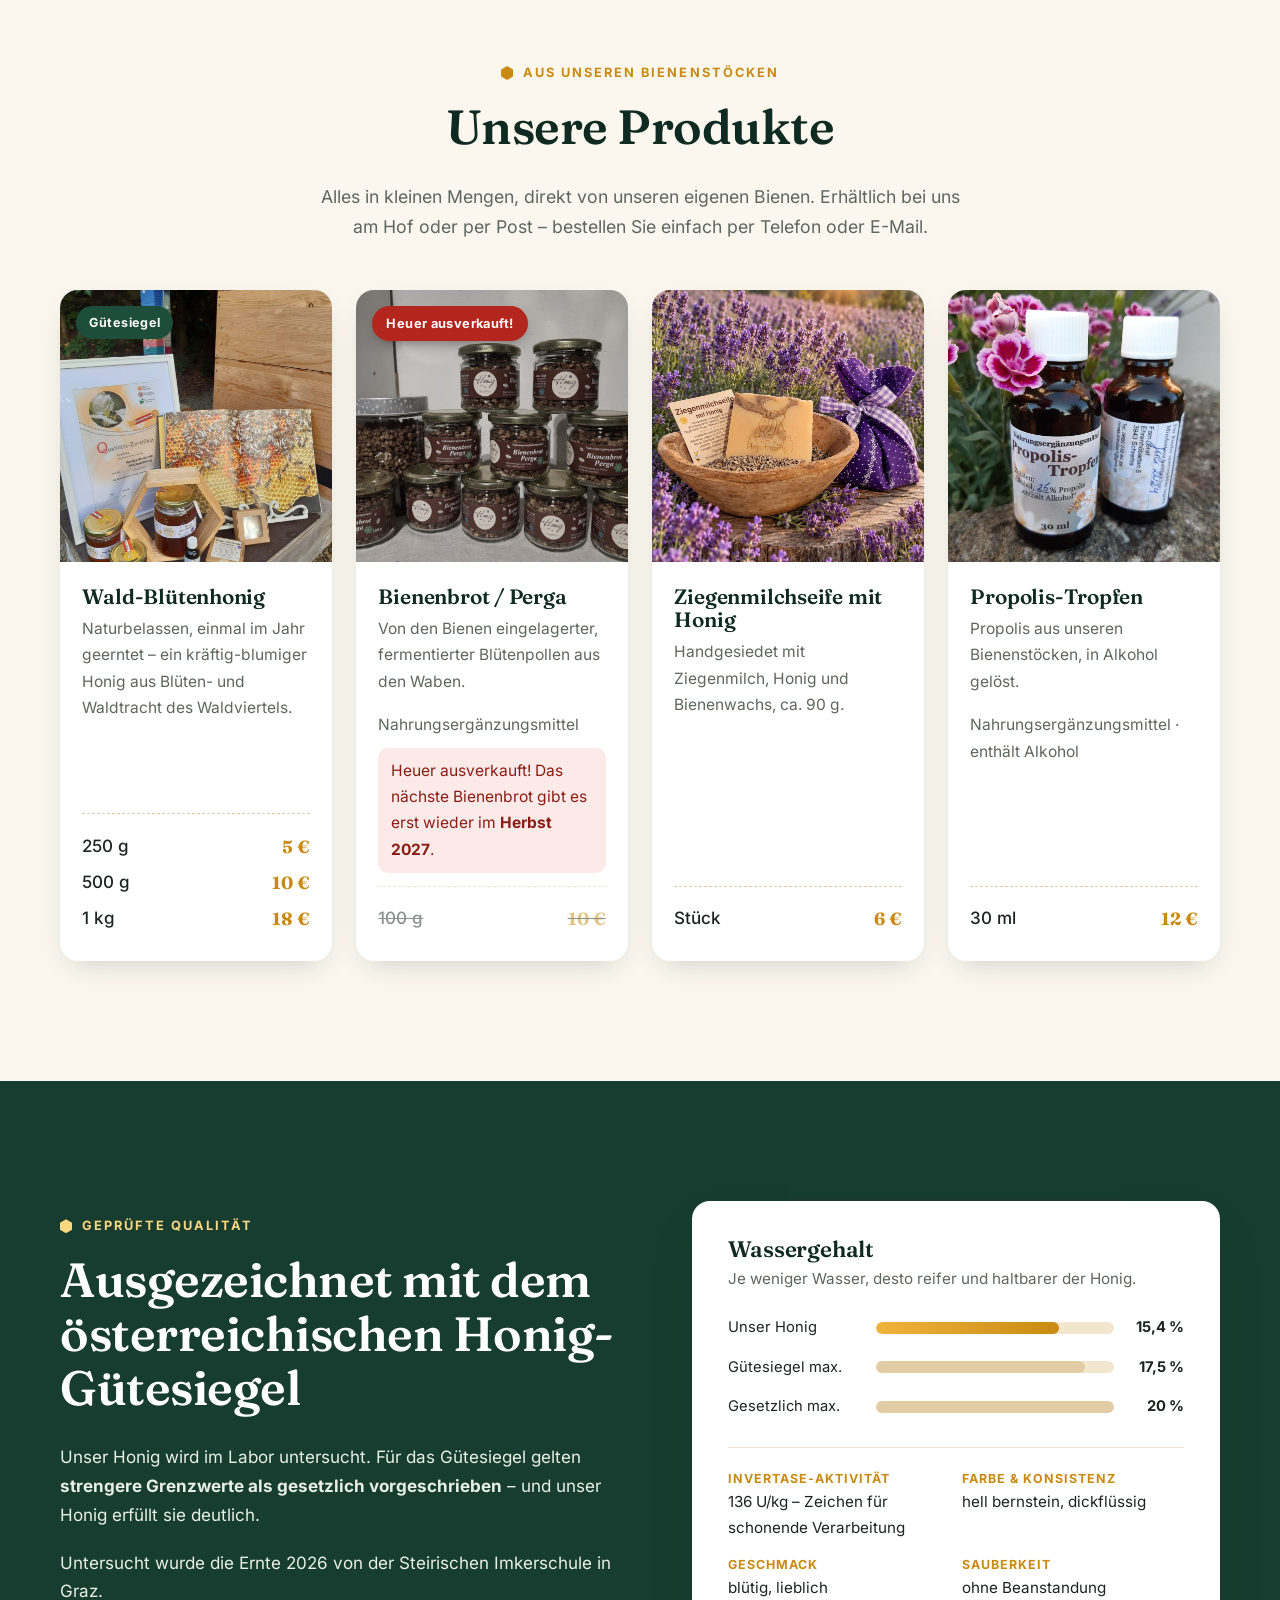
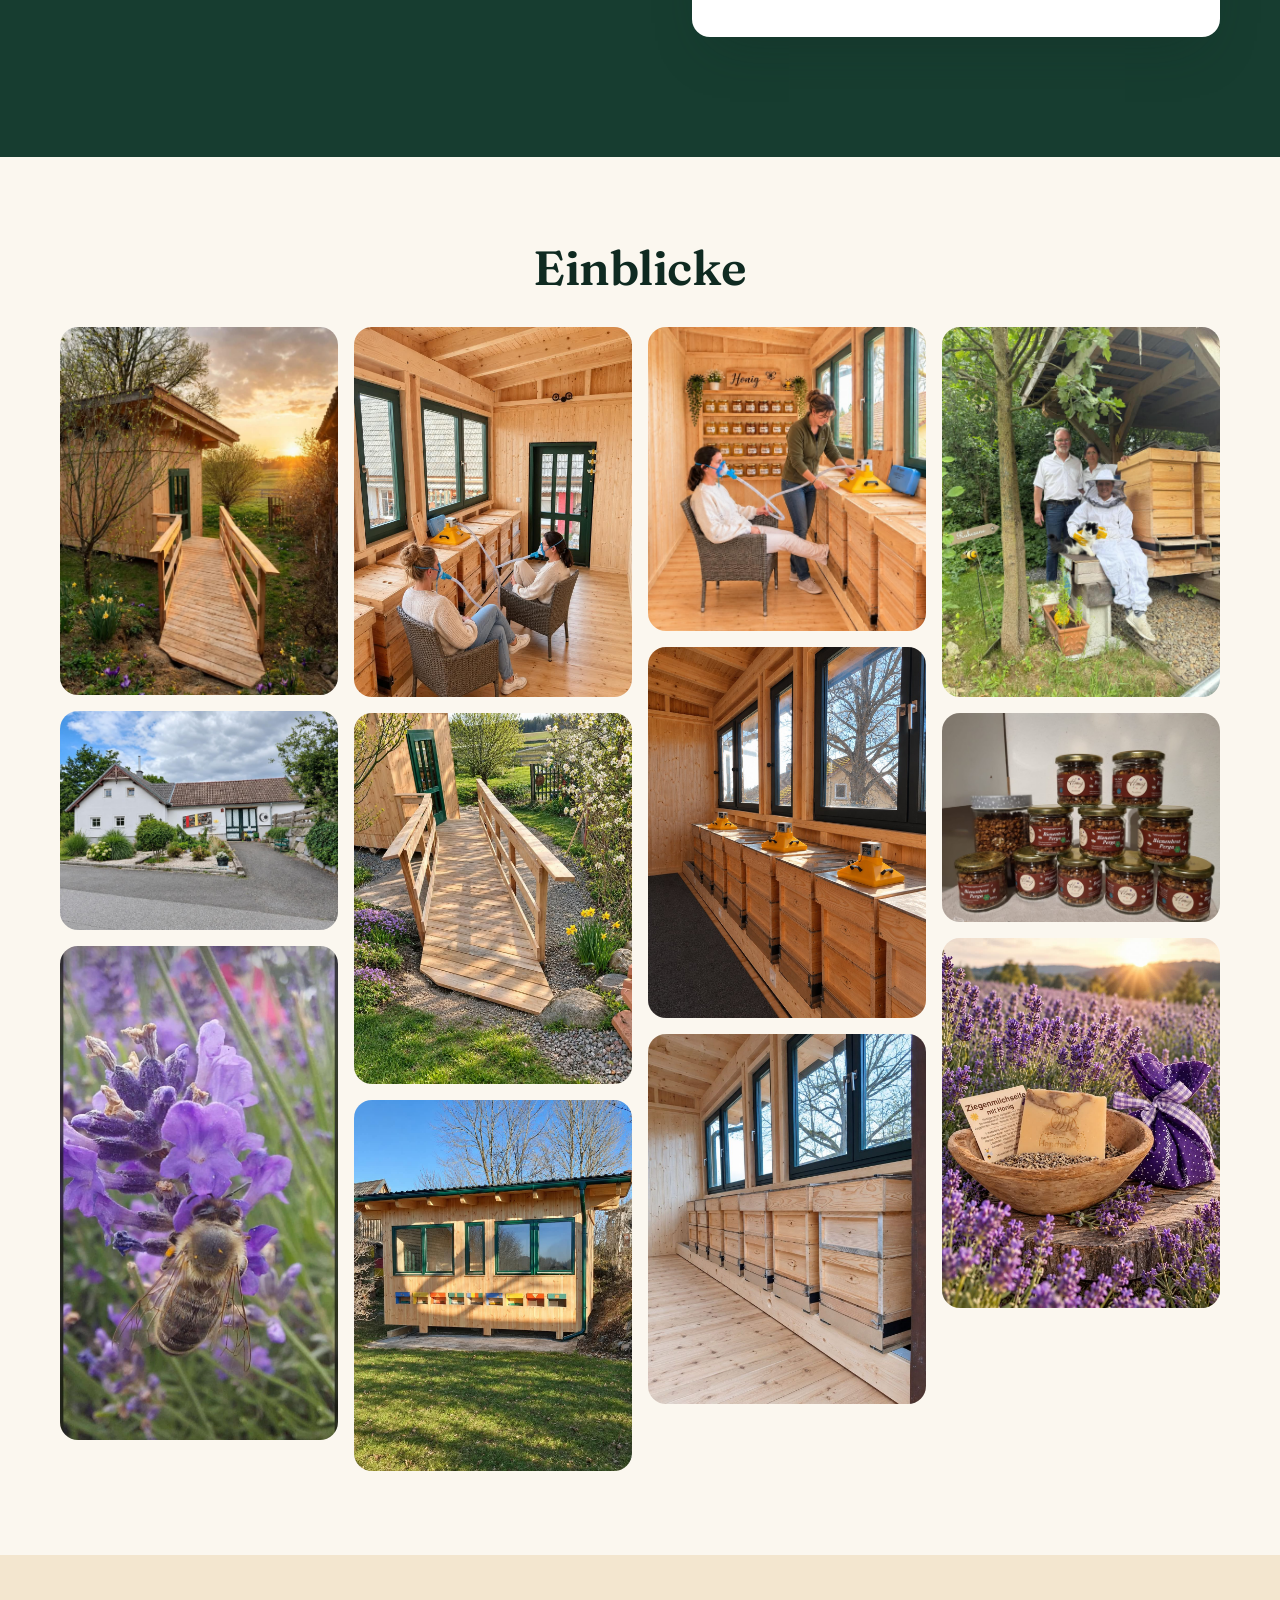
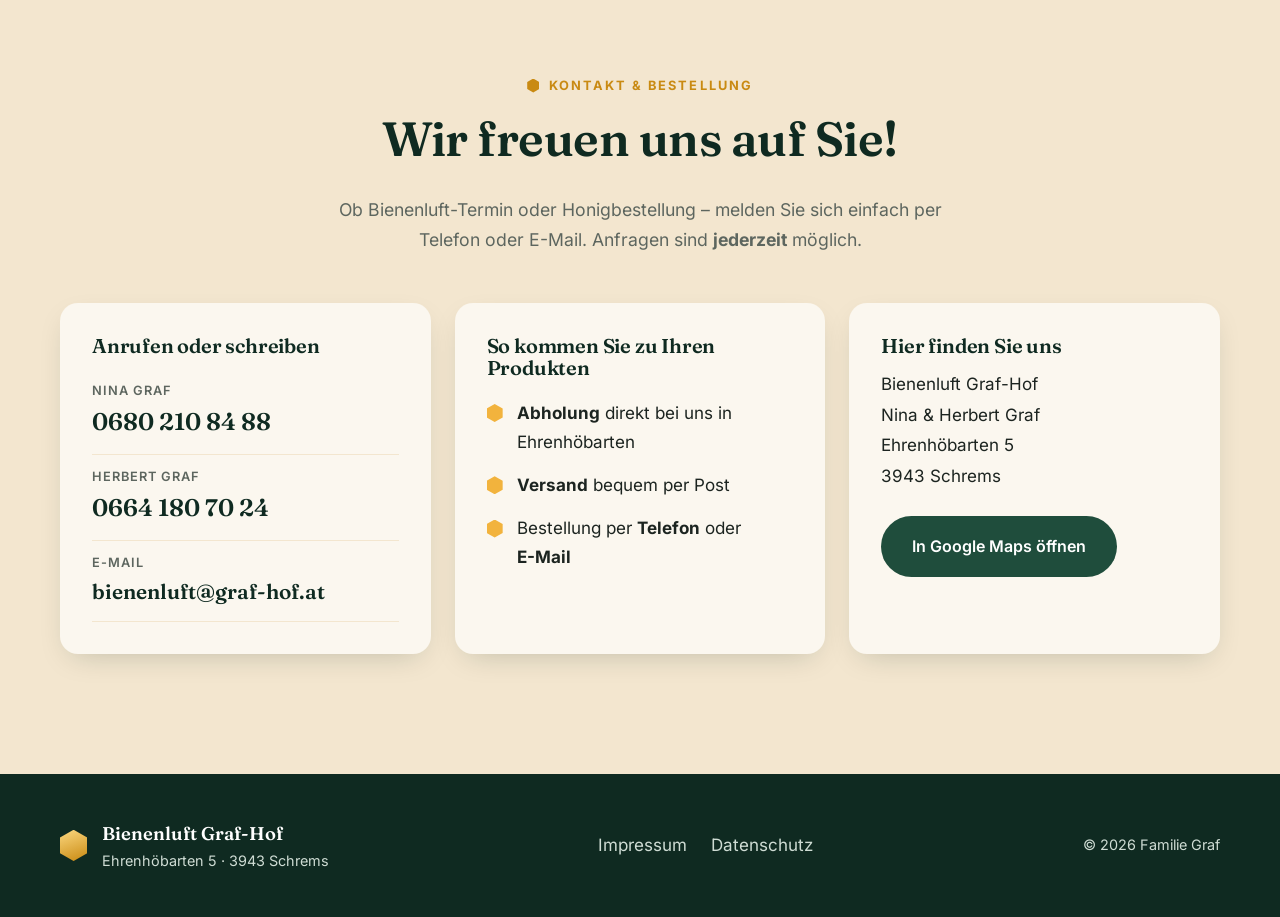
==== commit 8e59455f: "Gutschein: neue Vorderseite und Rückseite Co-Authored-By: Claude Opus 5.5 <noreply@anthropic.com> Cl" ====
--- a/index.html
+++ b/index.html
@@ -268,14 +268,17 @@
         </div>
 
         <div class="voucher reveal">
-          <a href="img/fotos/gutschein-vorne.jpg" class="lb voucher-img"><img src="img/fotos/gutschein-vorne.jpg" alt="Gutschein „Persönliches Naturerlebnis – Zeit zum Durchatmen“ mit dem Bienenluft-Haus im Abendlicht" loading="lazy" width="1600" height="903"></a>
+          <div class="voucher-cards">
+            <a href="img/fotos/gutschein-vorne.jpg" class="lb voucher-img voucher-front"><img src="img/fotos/gutschein-vorne.jpg" alt="Gutschein Vorderseite: „Persönliches Naturerlebnis – Zeit zum Durchatmen“ mit dem Bienenluft-Haus im Abendlicht" loading="lazy" width="1600" height="903"></a>
+            <a href="img/fotos/gutschein-hinten.jpg" class="lb voucher-img voucher-back"><img src="img/fotos/gutschein-hinten.jpg" alt="Gutschein Rückseite: einzulösen während der Saison Mai bis August, gilt nur für Bienenluft, mit Kontaktdaten" loading="lazy" width="1600" height="903"></a>
+          </div>
           <div>
             <p class="kicker">Geschenkidee</p>
             <h3>Bienenluft-Gutschein</h3>
             <p>Schenken Sie „Zeit zum Durchatmen“ – ein persönliches Naturerlebnis in unserem Bienenluft-Haus.</p>
             <ul class="check-list">
               <li>Betrag <strong>frei wählbar</strong></li>
-              <li>Einlösbar für <strong>Bienenluft</strong> (nicht für Produkte)</li>
+              <li>Einlösbar für <strong>Bienenluft</strong> (nicht für Produkte), während der Saison</li>
               <li>Erhältlich bei uns – einfach per Telefon oder E-Mail anfragen</li>
             </ul>
             <a href="#kontakt" class="btn btn-honey">Gutschein anfragen</a>
--- a/css/style.css
+++ b/css/style.css
@@ -699,3 +699,9 @@
 .voucher .check-list li { color: #e8efe9; }
 .voucher .btn { margin-top: .6rem; }
 @media (max-width: 820px) { .voucher { grid-template-columns: 1fr; } .voucher-img { transform: none; } }
+
+.voucher-cards { position: relative; padding: 0 12% 22% 0; }
+.voucher-cards .voucher-back { position: absolute; right: 0; bottom: 0; width: 78%; transform: rotate(2.5deg); z-index: 1; }
+.voucher-cards .voucher-front { position: relative; z-index: 2; }
+.voucher-cards .voucher-back:hover { z-index: 3; transform: rotate(0) scale(1.02); }
+@media (max-width: 820px) { .voucher-cards .voucher-back { transform: rotate(2deg); } .voucher-cards .voucher-front { transform: rotate(-1.5deg); } }
